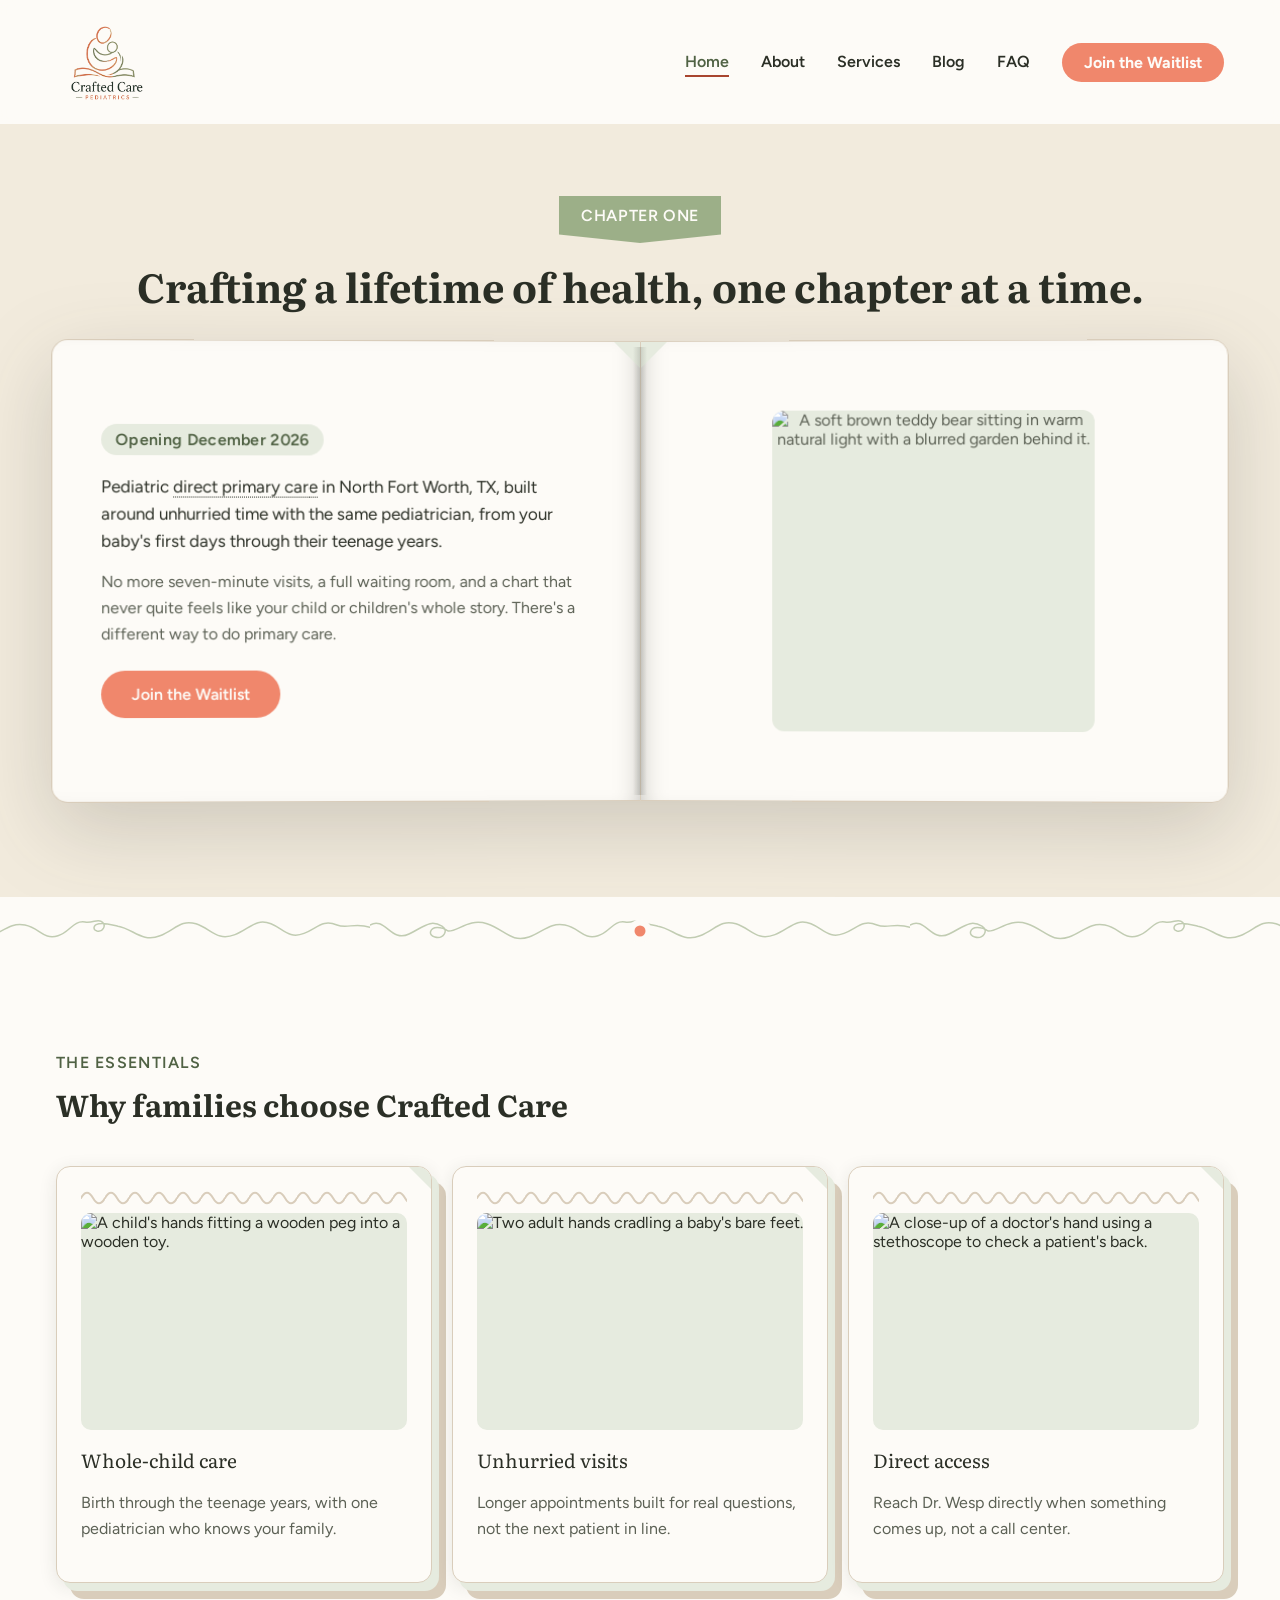
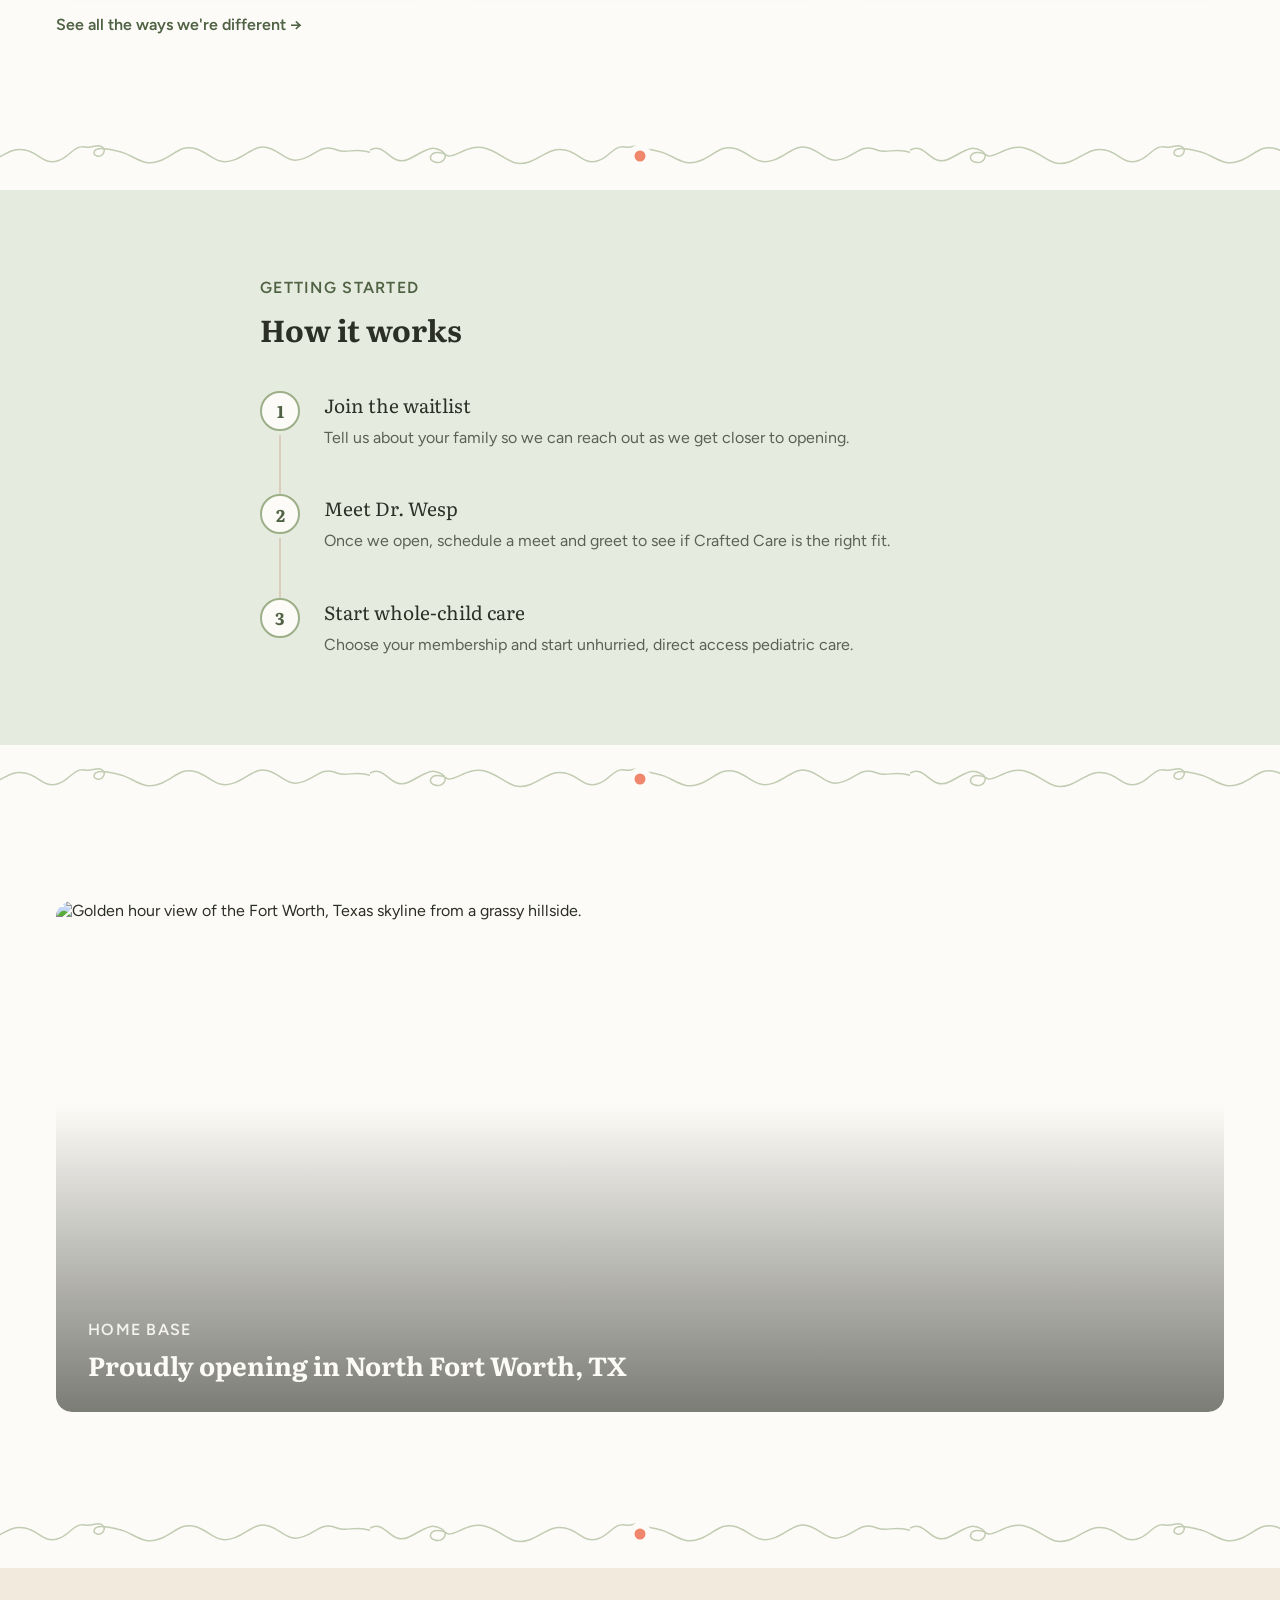
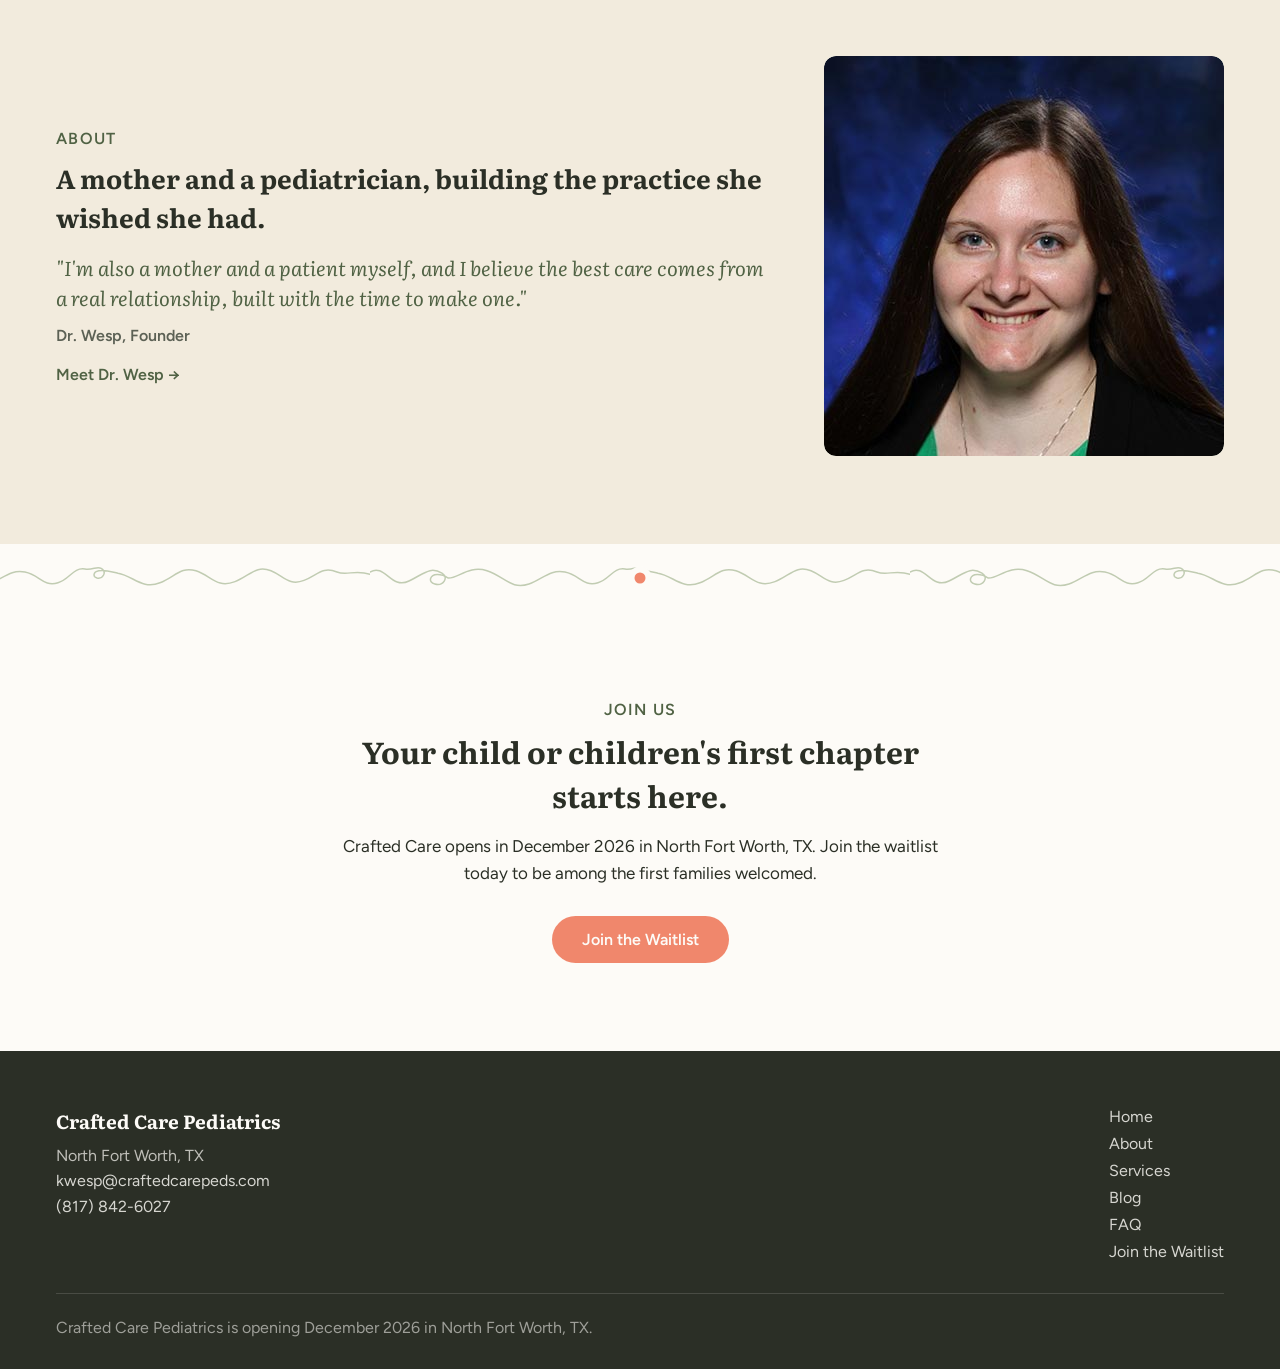
==== index.html @ 95ae77a6 "Use a real clinical close-up for the Direct access card Swap the teddy bear portrait for a close-up " ====
<!doctype html>
<html lang="en">
<head>
<meta charset="utf-8">
<meta name="viewport" content="width=device-width, initial-scale=1">
<title>Crafted Care Pediatrics — Pediatric Direct Primary Care in North Fort Worth, TX</title>
<meta name="description" content="Crafted Care Pediatrics is a pediatric direct primary care practice opening December 2026 in North Fort Worth, TX. Unhurried visits, direct access, and whole-child care from birth through the teenage years.">
<link rel="preconnect" href="https://images.unsplash.com" crossorigin>
<link rel="stylesheet" href="https://fonts.googleapis.com/css2?family=Literata:wght@400;500;600;700&family=Figtree:wght@400;500;600;700&display=swap">
<link rel="stylesheet" href="assets/site.css">
</head>
<body>

<div class="site-header" data-header>
  <a href="index.html" class="logo-lockup">
    <img class="logo-mark" src="assets/logo-lockup-color.png" alt="Crafted Care Pediatrics" style="height:84px; display:block;">
  </a>
  <button class="nav-toggle" aria-label="Toggle menu" aria-expanded="false">
    <svg viewBox="0 0 24 24" fill="none" stroke="currentColor" stroke-width="2" stroke-linecap="round" stroke-linejoin="round"><line x1="3" y1="6" x2="21" y2="6"></line><line x1="3" y1="12" x2="21" y2="12"></line><line x1="3" y1="18" x2="21" y2="18"></line></svg>
  </button>
  <div class="nav-links">
    <a href="index.html" class="nav-link active">Home</a>
    <a href="about.html" class="nav-link">About</a>
    <a href="services.html" class="nav-link">Services</a>
    <a href="blog.html" class="nav-link">Blog</a>
    <a href="faq.html" class="nav-link">FAQ</a>
    <a href="join.html" class="nav-cta">Join the Waitlist</a>
  </div>
</div>

<!-- Hero: an open book -->
<div class="hero">
  <div class="hero-eyebrow-row hero-in">
    <div class="bookmark-tag">Chapter One</div>
    <div style="font-family:var(--font-serif); font-weight:700; font-size:40px; line-height:1.15; color:var(--ink); margin-top:4px;">Crafting a lifetime of health, one chapter at a time.</div>
  </div>
  <div class="hero-book-wrap">
    <div class="hero-book hero-book-in">
      <div class="hero-page hero-page-left">
        <span class="hero-badge">Opening December 2026</span>
        <p class="hero-lead">Pediatric <span class="term-tip" tabindex="0">direct primary care<span class="term-tip-bubble">A membership-based practice, not billed per visit through insurance. It's what makes unhurried, longer visits possible.<a href="about.html#dpc">Learn more &rarr;</a></span></span> in North Fort Worth, TX, built around unhurried time with the same pediatrician, from your baby's first days through their teenage years.</p>
        <p class="hero-sub">No more seven-minute visits, a full waiting room, and a chart that never quite feels like your child or children's whole story. There's a different way to do primary care.</p>
        <a href="join.html" class="cc-btn-coral" style="width:fit-content;">Join the Waitlist</a>
      </div>
      <div class="hero-page hero-page-right">
        <div class="hero-photo hero-photo--filled"><img src="https://images.unsplash.com/photo-1538292999061-16ca3647ab1c?w=360&h=360&fit=crop&q=76&fm=webp" srcset="https://images.unsplash.com/photo-1538292999061-16ca3647ab1c?w=360&h=360&fit=crop&q=76&fm=webp 1x, https://images.unsplash.com/photo-1538292999061-16ca3647ab1c?w=720&h=720&fit=crop&q=76&fm=webp 2x" alt="A soft brown teddy bear sitting in warm natural light with a blurred garden behind it." width="360" height="360" loading="eager" decoding="async"></div>
      </div>
    </div>
  </div>
</div>

<div class="yarn-break" aria-hidden="true"></div>

<!-- Why families choose Crafted Care -->
<div style="max-width:1328px; margin:0 auto; padding:88px 56px;">
  <div class="reveal" style="margin-bottom:40px;">
    <div class="cc-eyebrow" style="margin-bottom:10px;">The essentials</div>
    <div class="cc-h2">Why families choose Crafted Care</div>
  </div>
  <div class="benefits-grid">
    <div class="cc-card reveal" style="--d:0ms;"><div class="cc-bookmark"></div><div class="cc-stitch">
      <div class="cc-card-media"><img src="https://images.unsplash.com/photo-1548065512-3d586ffabe33?w=720&h=480&fit=crop&q=74&fm=webp" alt="A child's hands fitting a wooden peg into a wooden toy." width="720" height="480" loading="lazy" decoding="async"></div>
      <div class="cc-card-title">Whole-child care</div>
      <p class="cc-body">Birth through the teenage years, with one pediatrician who knows your family.</p>
    </div></div>
    <div class="cc-card reveal" style="--d:60ms;"><div class="cc-bookmark"></div><div class="cc-stitch">
      <div class="cc-card-media"><img src="https://images.unsplash.com/photo-1470843810958-2da815d0e041?w=720&h=480&fit=crop&q=74&fm=webp" alt="Two adult hands cradling a baby's bare feet." width="720" height="480" loading="lazy" decoding="async"></div>
      <div class="cc-card-title">Unhurried visits</div>
      <p class="cc-body">Longer appointments built for real questions, not the next patient in line.</p>
    </div></div>
    <div class="cc-card reveal" style="--d:120ms;"><div class="cc-bookmark"></div><div class="cc-stitch">
      <div class="cc-card-media"><img src="https://images.unsplash.com/photo-1666886573699-f1964bcc9ebe?w=720&h=480&fit=crop&q=76&fm=webp" alt="A close-up of a doctor's hand using a stethoscope to check a patient's back." width="720" height="480" loading="lazy" decoding="async"></div>
      <div class="cc-card-title">Direct access</div>
      <p class="cc-body">Reach Dr. Wesp directly when something comes up, not a call center.</p>
    </div></div>
  </div>
  <div class="reveal" style="margin-top:32px;">
    <a href="services.html" style="font-weight:600;">See all the ways we're different &rarr;</a>
  </div>
</div>

<div class="yarn-break" aria-hidden="true"></div>

<!-- How it works -->
<div style="background:var(--sage-mist); padding:88px 56px;">
  <div style="max-width:760px; margin:0 auto;">
    <div class="reveal" style="margin-bottom:40px;">
      <div class="cc-eyebrow" style="margin-bottom:10px;">Getting started</div>
      <div class="cc-h2">How it works</div>
    </div>
    <div>
      <div class="timeline-item reveal" style="--d:0ms;">
        <div class="timeline-num">1</div>
        <a href="join.html" class="step-title" style="display:block;">Join the waitlist</a>
        <p class="cc-body" style="margin:0;">Tell us about your family so we can reach out as we get closer to opening.</p>
      </div>
      <div class="timeline-item reveal" style="--d:90ms;">
        <div class="timeline-num">2</div>
        <a href="about.html" class="step-title" style="display:block;">Meet Dr. Wesp</a>
        <p class="cc-body" style="margin:0;">Once we open, schedule a meet and greet to see if Crafted Care is the right fit.</p>
      </div>
      <div class="timeline-item reveal" style="--d:180ms;">
        <div class="timeline-num">3</div>
        <a href="services.html#membership" class="step-title" style="display:block;">Start whole-child care</a>
        <p class="cc-body" style="margin:0;">Choose your membership and start unhurried, direct access pediatric care.</p>
      </div>
    </div>
  </div>
</div>

<div class="yarn-break" aria-hidden="true"></div>

<!-- Local -->
<div style="background:var(--paper); padding:88px 56px;">
  <div class="local-banner reveal" style="max-width:1328px; margin:0 auto;">
    <img src="https://images.unsplash.com/photo-1586922311900-881dd996efdd?w=1600&h=700&fit=crop&q=76&fm=webp" srcset="https://images.unsplash.com/photo-1586922311900-881dd996efdd?w=800&h=350&fit=crop&q=76&fm=webp 800w, https://images.unsplash.com/photo-1586922311900-881dd996efdd?w=1600&h=700&fit=crop&q=76&fm=webp 1600w" sizes="(max-width:1400px) 100vw, 1328px" alt="Golden hour view of the Fort Worth, Texas skyline from a grassy hillside." width="1600" height="700" style="width:100%; height:100%; object-fit:cover; display:block;" loading="lazy" decoding="async">
    <div style="position:absolute; inset:0; background:linear-gradient(to top, rgba(43,47,38,0.62), rgba(43,47,38,0) 60%);"></div>
    <div style="position:absolute; left:32px; right:32px; bottom:28px;">
      <div class="cc-eyebrow" style="color:var(--paper); opacity:.9; margin-bottom:6px;">Home base</div>
      <div style="font-family:var(--font-serif); font-weight:700; font-size:clamp(20px,4.5vw,26px); color:var(--paper);">Proudly opening in North Fort Worth, TX</div>
    </div>
  </div>
</div>

<div class="yarn-break" aria-hidden="true"></div>

<!-- About teaser -->
<div style="background:var(--cream); padding:88px 56px;">
  <div class="cc-row reveal" style="max-width:1328px; margin:0 auto; flex-wrap:wrap; align-items:center; gap:48px;">
    <div style="flex:1; min-width:300px;">
      <div class="cc-eyebrow" style="margin-bottom:10px;">About</div>
      <div class="cc-h2" style="font-size:26px; margin-bottom:16px;">A mother and a pediatrician, building the practice she wished she had.</div>
      <blockquote style="font-family:var(--font-serif); font-style:italic; font-size:20px; line-height:1.5; color:var(--deep-sage); margin:0 0 14px;">"I'm also a mother and a patient myself, and I believe the best care comes from a real relationship, built with the time to make one."</blockquote>
      <div style="font-family:var(--font-sans); font-weight:600; font-size:16px; color:var(--text-muted); margin-bottom:20px;">Dr. Wesp, Founder</div>
      <a href="about.html" style="font-weight:600;">Meet Dr. Wesp &rarr;</a>
    </div>
    <div class="hero-photo hero-photo--filled hero-photo--headshot" style="flex:1; min-width:280px; max-width:400px;"><img src="assets/dr-wesp-headshot.jpg" alt="Dr. Wesp, founder of Crafted Care Pediatrics"></div>
  </div>
</div>

<div class="yarn-break" aria-hidden="true"></div>

<!-- Final CTA -->
<div class="cta-band" style="padding:88px 56px; text-align:center;">
  <div class="reveal" style="max-width:600px; margin:0 auto;">
    <div class="cc-eyebrow" style="margin-bottom:10px;">Join us</div>
    <div class="cc-h2" style="margin-bottom:16px;">Your child or children's first chapter starts here.</div>
    <p class="hero-lead" style="margin-bottom:28px;">Crafted Care opens in December 2026 in North Fort Worth, TX. Join the waitlist today to be among the first families welcomed.</p>
    <a href="join.html" class="cc-btn-coral">Join the Waitlist</a>
  </div>
</div>

<footer class="site-footer">
  <div class="site-footer-grid">
    <div>
      <div class="site-footer-brand">Crafted Care Pediatrics</div>
      <div class="cc-body" style="color:rgba(253,251,247,0.7);">North Fort Worth, TX</div>
      <div class="cc-body" style="color:rgba(253,251,247,0.7);"><a href="mailto:kwesp@craftedcarepeds.com">kwesp@craftedcarepeds.com</a></div>
      <div class="cc-body" style="color:rgba(253,251,247,0.7);"><a href="tel:+18178426027">(817) 842-6027</a></div>
    </div>
    <div class="site-footer-links">
      <a href="index.html">Home</a>
      <a href="about.html">About</a>
      <a href="services.html">Services</a>
      <a href="blog.html">Blog</a>
      <a href="faq.html">FAQ</a>
      <a href="join.html">Join the Waitlist</a>
    </div>
  </div>
  <div class="site-footer-bottom">Crafted Care Pediatrics is opening December 2026 in North Fort Worth, TX.</div>
</footer>

<script src="assets/site.js"></script>
</body>
</html>
---- assets/site.css ----
:root{
  --sage:#9CAF88;--coral:#F0876C;--deep-sage:#506244;--deep-coral:#A8452F;
  --cream:#F2EBDD;--sage-mist:#E6EBDF;--paper:#FDFBF7;--ink:#2B2F26;
  --text-muted:#5C6155;--border-hairline:#D9CDBB;
  --font-serif:'Literata',Georgia,serif;--font-sans:'Figtree',system-ui,sans-serif;
  --ease:cubic-bezier(.16,1,.3,1);
}
*{box-sizing:border-box;}
html{scroll-behavior:smooth;}
body{margin:0;background:var(--paper);font-family:var(--font-sans);color:var(--ink);}
a{color:var(--deep-sage);text-decoration:none;transition:color .2s ease;}
a:hover{color:var(--deep-coral);}

.site-header{position:sticky;top:0;z-index:50;background:rgba(253,251,247,0.9);backdrop-filter:blur(8px);-webkit-backdrop-filter:blur(8px);transition:box-shadow .3s ease;display:flex;align-items:center;justify-content:space-between;padding:20px 56px;flex-wrap:wrap;gap:16px;}
.site-header.is-scrolled{box-shadow:0 2px 16px rgba(43,47,38,0.08);}
.nav-links{display:flex;gap:32px;font-size:16px;font-weight:600;align-items:center;}
.nav-link{position:relative;padding-bottom:2px;color:var(--ink);}
.nav-link::after{content:'';position:absolute;left:0;right:0;bottom:-4px;height:2px;background:var(--deep-coral);transform:scaleX(0);transform-origin:left;transition:transform .25s var(--ease);}
.nav-link:hover::after,.nav-link.active::after{transform:scaleX(1);}
.nav-link.active{color:var(--deep-sage);}
.logo-mark{transition:transform .3s var(--ease);}
.logo-lockup{display:flex;align-items:center;gap:12px;}
.logo-lockup:hover .logo-mark{transform:rotate(-4deg) scale(1.05);}
.nav-cta{display:inline-flex;align-items:center;background:var(--coral);color:var(--paper);font-weight:700;font-size:16px;padding:10px 22px;border-radius:999px;transition:transform .25s var(--ease),background-color .25s ease,box-shadow .25s var(--ease);}
.nav-cta:hover{background:var(--deep-coral);color:var(--paper);transform:translateY(-2px);box-shadow:0 10px 20px rgba(240,135,108,0.35);}
.nav-toggle{display:none;background:none;border:none;cursor:pointer;padding:8px;margin:-8px;color:var(--ink);}
.nav-toggle svg{width:26px;height:26px;display:block;}
@media (max-width:760px){
  .site-header{position:relative;}
  .nav-toggle{display:inline-flex;align-items:center;justify-content:center;}
  .nav-links{display:none;position:absolute;top:100%;left:0;right:0;background:var(--paper);flex-direction:column;align-items:stretch;gap:0;padding:8px 24px 24px;box-shadow:0 16px 28px rgba(43,47,38,0.14);}
  .nav-links.open{display:flex;}
  .nav-links .nav-link{padding:14px 0;border-bottom:1px solid var(--border-hairline);}
  .nav-links .nav-link::after{display:none;}
  .nav-links .nav-cta{justify-content:center;margin-top:16px;}
}

.bookmark-tag{position:relative;display:inline-flex;align-items:flex-start;justify-content:center;padding:10px 22px 18px;background:var(--sage);color:var(--paper);font-family:var(--font-sans);font-weight:600;font-size:16px;letter-spacing:0.04em;text-transform:uppercase;clip-path:polygon(0 0,100% 0,100% 82%,50% 100%,0 82%);margin-bottom:16px;filter:drop-shadow(0 4px 8px rgba(43,47,38,0.16));}

.cc-h1{font-family:var(--font-serif);font-weight:700;font-size:44px;line-height:1.15;color:var(--ink);margin:0;}
.cc-h2{font-family:var(--font-serif);font-weight:700;font-size:30px;color:var(--ink);margin:0;}
.cc-eyebrow{font-family:var(--font-sans);font-weight:600;font-size:16px;letter-spacing:0.08em;text-transform:uppercase;color:var(--deep-sage);}
.cc-body{font-family:var(--font-sans);font-size:16px;line-height:1.6;color:var(--text-muted);}

.cc-btn-coral{display:inline-flex;align-items:center;justify-content:center;padding:14px 30px;border-radius:999px;background:var(--coral);color:var(--paper);font-family:var(--font-sans);font-weight:600;font-size:16px;border:none;cursor:pointer;transition:transform .25s var(--ease),box-shadow .25s var(--ease);}
.cc-btn-coral:hover{transform:translateY(-3px);box-shadow:0 12px 26px rgba(240,135,108,0.4);color:var(--paper);}
.cc-btn-coral:active{transform:translateY(-1px);}
.cc-btn-outline{display:inline-flex;align-items:center;justify-content:center;padding:13px 28px;border-radius:999px;background:transparent;color:var(--deep-sage);font-family:var(--font-sans);font-weight:600;font-size:16px;border:1.5px solid var(--deep-sage);cursor:pointer;transition:transform .25s var(--ease),background-color .25s ease,color .25s ease;}
.cc-btn-outline:hover{background:var(--deep-sage);color:var(--paper);transform:translateY(-3px);}

.cc-card{background:var(--paper);border:1px solid var(--border-hairline);border-radius:14px;position:relative;overflow:hidden;box-shadow:7px 8px 0 0 var(--sage-mist),14px 16px 0 0 var(--border-hairline),0 4px 18px rgba(43,47,38,0.10);padding:24px;transition:transform .35s var(--ease),box-shadow .35s var(--ease);}
.cc-card:hover{transform:translateY(-5px);box-shadow:7px 8px 0 0 var(--sage-mist),14px 16px 0 0 var(--border-hairline),0 16px 32px rgba(43,47,38,0.16);}
.cc-card::after{content:'';position:absolute;top:0;right:0;width:0;height:0;border-style:solid;border-width:0 22px 22px 0;border-color:transparent var(--sage-mist) transparent transparent;}
.cc-card .cc-bookmark{position:absolute;top:0;right:26px;width:20px;height:36px;background:var(--coral);clip-path:polygon(0 0,100% 0,100% 78%,50% 100%,0 78%);transform:translateY(-100%);transition:transform .4s var(--ease);z-index:2;box-shadow:0 3px 6px rgba(43,47,38,0.18);}
.cc-card:hover .cc-bookmark{transform:translateY(0);}
.cc-stitch{background-image:url("data:image/svg+xml,%3Csvg xmlns='http://www.w3.org/2000/svg' width='24' height='14' viewBox='0 0 24 14'%3E%3Cpath d='M0 7C4 0 8 0 12 7C16 14 20 14 24 7' fill='none' stroke='%23D9CDBB' stroke-width='2' stroke-linecap='round'/%3E%3C/svg%3E");background-repeat:repeat-x;background-size:24px 14px;background-position:top left;padding-top:22px;}
.cc-card-title{font-family:var(--font-serif);font-size:19px;color:var(--ink);margin:0 0 6px;}
.cc-card-media{aspect-ratio:3/2;border-radius:10px;overflow:hidden;margin:0 0 16px;background:var(--sage-mist);}
.cc-card-media img{width:100%;height:100%;object-fit:cover;display:block;}

.info-panel{background:var(--sage-mist);border-radius:14px;padding:28px 26px;}

.cc-row{display:flex;gap:48px;}
@media (max-width:900px){
  .cc-row{flex-direction:column;}
}

.benefits-grid{display:grid;grid-template-columns:repeat(3,minmax(0,1fr));gap:20px;}
.benefits-grid--2{grid-template-columns:repeat(2,minmax(0,1fr));}
@media (max-width:760px){
  .benefits-grid{grid-template-columns:1fr 1fr;}
}
@media (max-width:520px){
  .benefits-grid{grid-template-columns:1fr;}
}

.step-title{font-family:var(--font-serif);font-size:19px;color:var(--ink);margin-bottom:6px;}
.timeline-item{position:relative;padding-left:64px;padding-bottom:44px;}
.timeline-item:last-child{padding-bottom:0;}
.timeline-item::before{content:'';position:absolute;left:19px;top:44px;bottom:-6px;width:2px;background:var(--border-hairline);}
.timeline-item:last-child::before{display:none;}
.timeline-num{position:absolute;left:0;top:0;width:40px;height:40px;border-radius:50%;background:var(--paper);border:2px solid var(--sage);color:var(--deep-sage);font-family:var(--font-serif);font-weight:700;font-size:17px;display:flex;align-items:center;justify-content:center;}

.term-tip{position:relative;border-bottom:1px dotted currentColor;cursor:help;}
.term-tip .term-tip-bubble{position:absolute;left:50%;top:calc(100% + 10px);transform:translateX(-50%) translateY(-4px);width:280px;max-width:calc(100vw - 32px);background:var(--ink);color:var(--paper);font-family:var(--font-sans);font-size:16px;line-height:1.5;font-weight:400;text-transform:none;letter-spacing:normal;padding:12px 14px;border-radius:8px;opacity:0;visibility:hidden;transition:opacity .2s ease,transform .2s ease;pointer-events:none;z-index:30;box-shadow:0 8px 20px rgba(43,47,38,0.25);text-align:left;}
.term-tip .term-tip-bubble::after{content:'';position:absolute;bottom:100%;left:50%;transform:translateX(-50%);border:6px solid transparent;border-bottom-color:var(--ink);}
.term-tip:hover .term-tip-bubble,
.term-tip:focus-visible .term-tip-bubble,
.term-tip:focus-within .term-tip-bubble{opacity:1;visibility:visible;transform:translateX(-50%) translateY(0);pointer-events:auto;}
.term-tip-bubble a{display:block;margin-top:6px;color:var(--sage);font-weight:600;}
.term-tip-bubble a:hover{color:var(--coral);}

.waitlist-form{display:flex;flex-direction:column;gap:12px;}
.waitlist-form[hidden]{display:none;}
.waitlist-form input{padding:13px 14px;border-radius:8px;border:1px solid var(--border-hairline);font-size:16px;color:var(--ink);font-family:var(--font-sans);background:var(--paper);transition:border-color .2s ease,box-shadow .2s ease;}
.waitlist-form input:focus{outline:none;border-color:var(--deep-sage);box-shadow:0 0 0 3px rgba(80,98,68,0.14);}
.waitlist-form label{font-family:var(--font-sans);font-size:16px;font-weight:600;color:var(--ink);margin-bottom:-6px;}

/* ---------- page hero: an open book (Home only) ---------- */
.hero{background:var(--cream);padding:72px 56px 96px;}
.hero-eyebrow-row{max-width:1328px;margin:0 auto 32px;text-align:center;}
.hero-book-wrap{max-width:1328px;margin:0 auto;perspective:2400px;}
.hero-book{position:relative;display:grid;grid-template-columns:1fr 1fr;filter:drop-shadow(0 26px 40px rgba(43,47,38,0.18));}
.hero-page{background:var(--paper);border:1px solid var(--border-hairline);padding:56px 48px;position:relative;min-height:460px;display:flex;flex-direction:column;justify-content:center;}
.hero-page-left{border-radius:16px 0 0 16px;border-right:none;transform:perspective(2400px) rotateY(2deg);transform-origin:right center;box-shadow:inset -18px 0 30px -26px rgba(43,47,38,0.5);}
.hero-page-right{border-radius:0 16px 16px 0;transform:perspective(2400px) rotateY(-2deg);transform-origin:left center;box-shadow:inset 18px 0 30px -26px rgba(43,47,38,0.5);align-items:center;}
.hero-book::before{content:'';position:absolute;top:6px;bottom:6px;left:50%;width:14px;margin-left:-7px;background:linear-gradient(to right, rgba(43,47,38,0) 0%, rgba(43,47,38,0.16) 50%, rgba(43,47,38,0) 100%);z-index:2;pointer-events:none;}
.hero-page::after{content:'';position:absolute;top:0;width:0;height:0;border-style:solid;border-width:0 26px 26px 0;}
.hero-page-left::after{right:0;border-color:transparent var(--sage-mist) transparent transparent;}
.hero-page-right::after{left:0;border-width:0 0 26px 26px;border-color:transparent transparent transparent var(--sage-mist);}
.hero-badge{display:inline-flex;padding:6px 14px;border-radius:999px;background:var(--sage-mist);color:var(--deep-sage);font-weight:600;font-size:16px;letter-spacing:0.02em;margin-bottom:18px;width:fit-content;}
.hero-h1{font-family:var(--font-serif);font-weight:700;font-size:38px;line-height:1.16;color:var(--ink);margin:0 0 18px;}
.hero-lead{font-family:var(--font-sans);font-size:17px;line-height:1.6;color:var(--ink);margin:0 0 14px;}
.hero-sub{font-family:var(--font-sans);font-size:16px;line-height:1.6;color:var(--text-muted);margin:0 0 24px;}
.hero-photo{width:100%;max-width:320px;background:var(--sage-mist);border-radius:12px;min-height:280px;display:flex;align-items:center;justify-content:center;padding:20px;font-size:16px;color:var(--text-muted);text-align:center;}
.hero-photo--filled{padding:0;overflow:hidden;position:relative;background:var(--sage-mist);}
.hero-photo--filled img{width:100%;height:100%;min-height:inherit;object-fit:cover;display:block;border-radius:inherit;}
.hero-page-right .hero-photo--filled{aspect-ratio:1/1;}
.cc-row .hero-photo--filled{aspect-ratio:7/5;}
.hero-photo--filled.hero-photo--headshot{aspect-ratio:1/1;}
@media (prefers-reduced-motion:no-preference){
  .hero-photo--filled img{transition:transform .6s var(--ease);}
  .hero-photo--filled:hover img{transform:scale(1.04);}
}

@media (max-width:820px){
  .hero-book{grid-template-columns:1fr;filter:drop-shadow(0 18px 28px rgba(43,47,38,0.16));}
  .hero-book::before{display:none;}
  .hero-page-left,.hero-page-right{border-radius:16px 16px 0 0;box-shadow:none;transform:none;border-right:1px solid var(--border-hairline);border-bottom:none;padding:40px 28px;}
  .hero-page-right{border-radius:0 0 16px 16px;border-top:none;}
  .hero-h1{font-size:30px;}
}

/* ---------- simple page hero (About / Services / FAQ / Join) ---------- */
.page-hero{background:var(--cream);padding:64px 56px;text-align:center;}
.page-hero-inner{max-width:760px;margin:0 auto;}
.page-hero .cc-h1{font-size:clamp(32px,4vw,44px);margin-bottom:16px;}
.page-hero .cc-body{font-size:17px;max-width:56ch;margin:0 auto;}

/* ---------- local (North Fort Worth) photo texture ---------- */
.local-texture{position:relative;isolation:isolate;overflow:hidden;}
.local-texture::before{content:'';position:absolute;inset:0;z-index:-1;background-image:var(--local-photo);background-size:cover;background-position:center;opacity:.28;}
.local-texture::after{content:'';position:absolute;inset:0;z-index:-1;background:var(--cream);opacity:.5;}

.local-banner{position:relative;border-radius:16px;overflow:hidden;aspect-ratio:16/7;}
@media (max-width:640px){
  .local-banner{aspect-ratio:auto;height:260px;}
}

/* ---------- FAQ accordion ---------- */
.faq-item{border-top:2px dashed var(--border-hairline);}
.faq-item:last-child{border-bottom:2px dashed var(--border-hairline);}
.faq-q-row{display:flex;align-items:center;justify-content:space-between;gap:16px;cursor:pointer;padding:20px 0;background:none;border:none;width:100%;text-align:left;font:inherit;}
.faq-q-row:hover .cc-faq-q{color:var(--deep-sage);}
.cc-faq-q{font-family:var(--font-serif);font-weight:600;font-size:18px;color:var(--ink);}
.faq-chevron{flex-shrink:0;width:20px;height:20px;transition:transform .35s var(--ease);color:var(--deep-sage);}
.faq-item.open .faq-chevron{transform:rotate(180deg);}
.faq-a-wrap{display:grid;grid-template-rows:0fr;transition:grid-template-rows .4s var(--ease);}
.faq-item.open .faq-a-wrap{grid-template-rows:1fr;}
.faq-a-inner{overflow:hidden;}
.faq-a-inner .cc-body{padding-bottom:20px;}

/* ---------- footer ---------- */
.site-footer{background:var(--ink);color:rgba(253,251,247,0.82);padding:56px 56px 32px;}
.site-footer-grid{max-width:1328px;margin:0 auto;display:flex;flex-wrap:wrap;gap:40px;justify-content:space-between;}
.site-footer a{color:rgba(253,251,247,0.82);}
.site-footer a:hover{color:var(--coral);}
.site-footer-brand{font-family:var(--font-serif);font-weight:700;font-size:19px;color:var(--paper);margin-bottom:8px;}
.site-footer-links{display:flex;flex-direction:column;gap:8px;font-size:16px;}
.site-footer-bottom{max-width:1328px;margin:32px auto 0;padding-top:24px;border-top:1px solid rgba(253,251,247,0.14);font-size:16px;color:rgba(253,251,247,0.55);}

/* ---------- scroll reveal ---------- */
.reveal{opacity:0;transform:translateY(28px);transition:opacity .7s var(--ease),transform .7s var(--ease);transition-delay:var(--d,0ms);}
.reveal.is-visible{opacity:1;transform:translateY(0);}

.hero-in>*{opacity:0;transform:translateY(18px);animation:heroIn .8s var(--ease) forwards;}
.hero-in>*:nth-child(1){animation-delay:.05s;}
.hero-in>*:nth-child(2){animation-delay:.18s;}
@keyframes heroIn{to{opacity:1;transform:translateY(0);}}
.hero-book-in{opacity:0;transform:translateY(18px) rotateX(6deg);animation:bookIn .9s var(--ease) forwards;animation-delay:.28s;transform-origin:center bottom;}
@keyframes bookIn{to{opacity:1;transform:translateY(0) rotateX(0);}}

@media (prefers-reduced-motion: reduce){
  *{animation-duration:.001ms !important;animation-iteration-count:1 !important;transition-duration:.001ms !important;}
  .reveal{opacity:1;transform:none;}
  html{scroll-behavior:auto;}
}

/* ---------- CTA texture band ---------- */
.cta-band{position:relative;isolation:isolate;overflow:hidden;}
.cta-band::before{content:'';position:absolute;inset:0;z-index:-1;background-image:url("https://images.unsplash.com/photo-1633175118641-6001540f5dc7?w=1600&h=520&fit=crop&q=58&fm=webp");background-size:cover;background-position:center;opacity:.20;}
.cta-band::after{content:'';position:absolute;inset:0;z-index:-1;background:var(--paper);opacity:.35;}

/* ---------- yarn section break ---------- */
.yarn-break{position:relative;height:68px;background:var(--paper);overflow:hidden;}
.yarn-break::before{content:'';position:absolute;left:0;right:0;top:50%;height:36px;transform:translateY(-50%);background-image:url("data:image/svg+xml,%3Csvg xmlns='http://www.w3.org/2000/svg' width='900' height='60' viewBox='0 0 900 60'%3E%3Cpath d='M0,20 C25,5 35,50 65,35 C90,23 100,10 120,22 C132,29 122,44 108,40 C96,37 100,24 112,24 C122,24 130,30 130,30 C145,32 165,8 195,18 C225,28 235,50 265,40 C288,32 300,15 325,20 C350,25 355,45 380,38 C400,32 405,12 425,15 C438,17 445,10 452,14 C462,20 455,32 445,30 C438,28 438,20 448,18 C460,16 470,20 480,22 C505,26 520,50 550,38 C575,28 585,10 610,18 C635,26 645,48 675,36 C700,26 710,8 735,18 C755,26 765,44 790,34 C812,26 820,10 845,20 C862,27 875,15 900,24' fill='none' stroke='%239CAF88' stroke-width='2.5' stroke-linecap='round'/%3E%3C/svg%3E");background-repeat:repeat-x;background-position:center;background-size:auto 36px;opacity:.62;}
.yarn-break::after{content:'';position:absolute;left:50%;top:50%;width:11px;height:11px;transform:translate(-50%,-50%);background:var(--coral);border-radius:50%;box-shadow:0 0 0 6px var(--paper);}
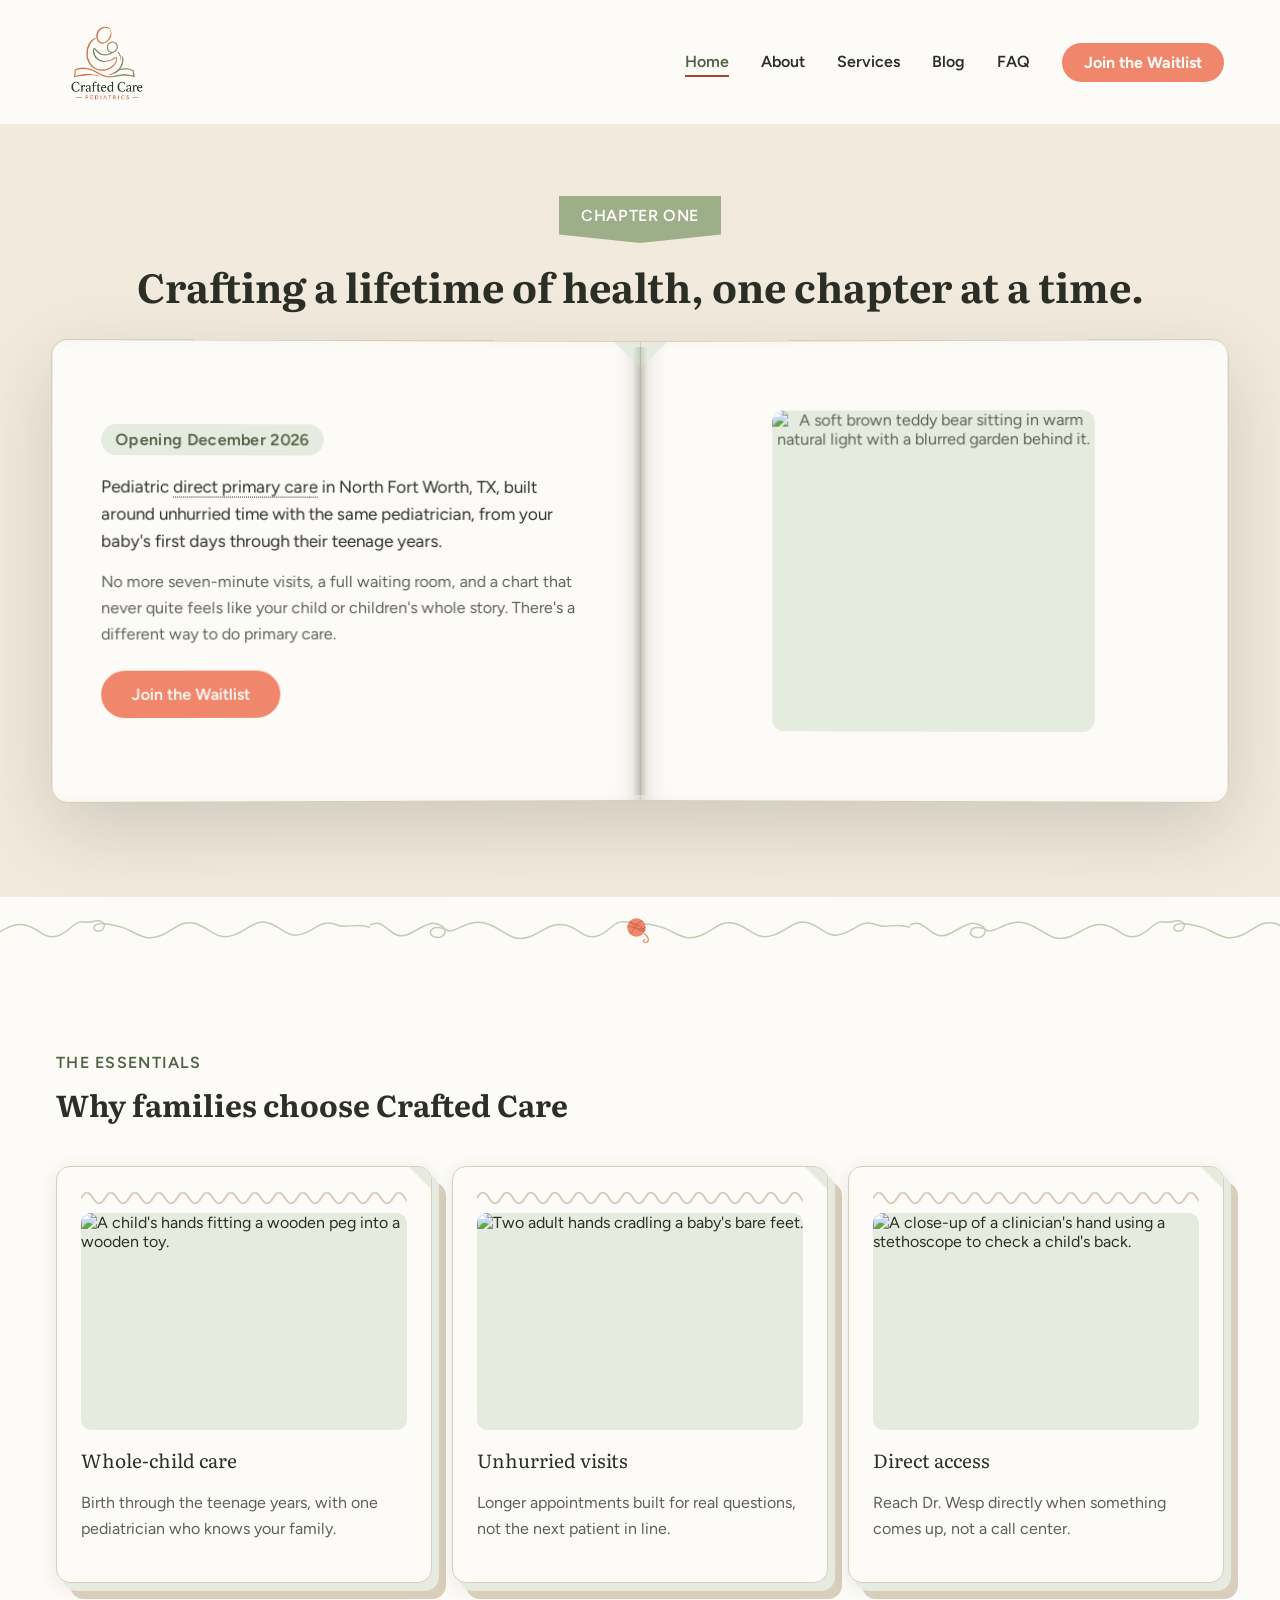
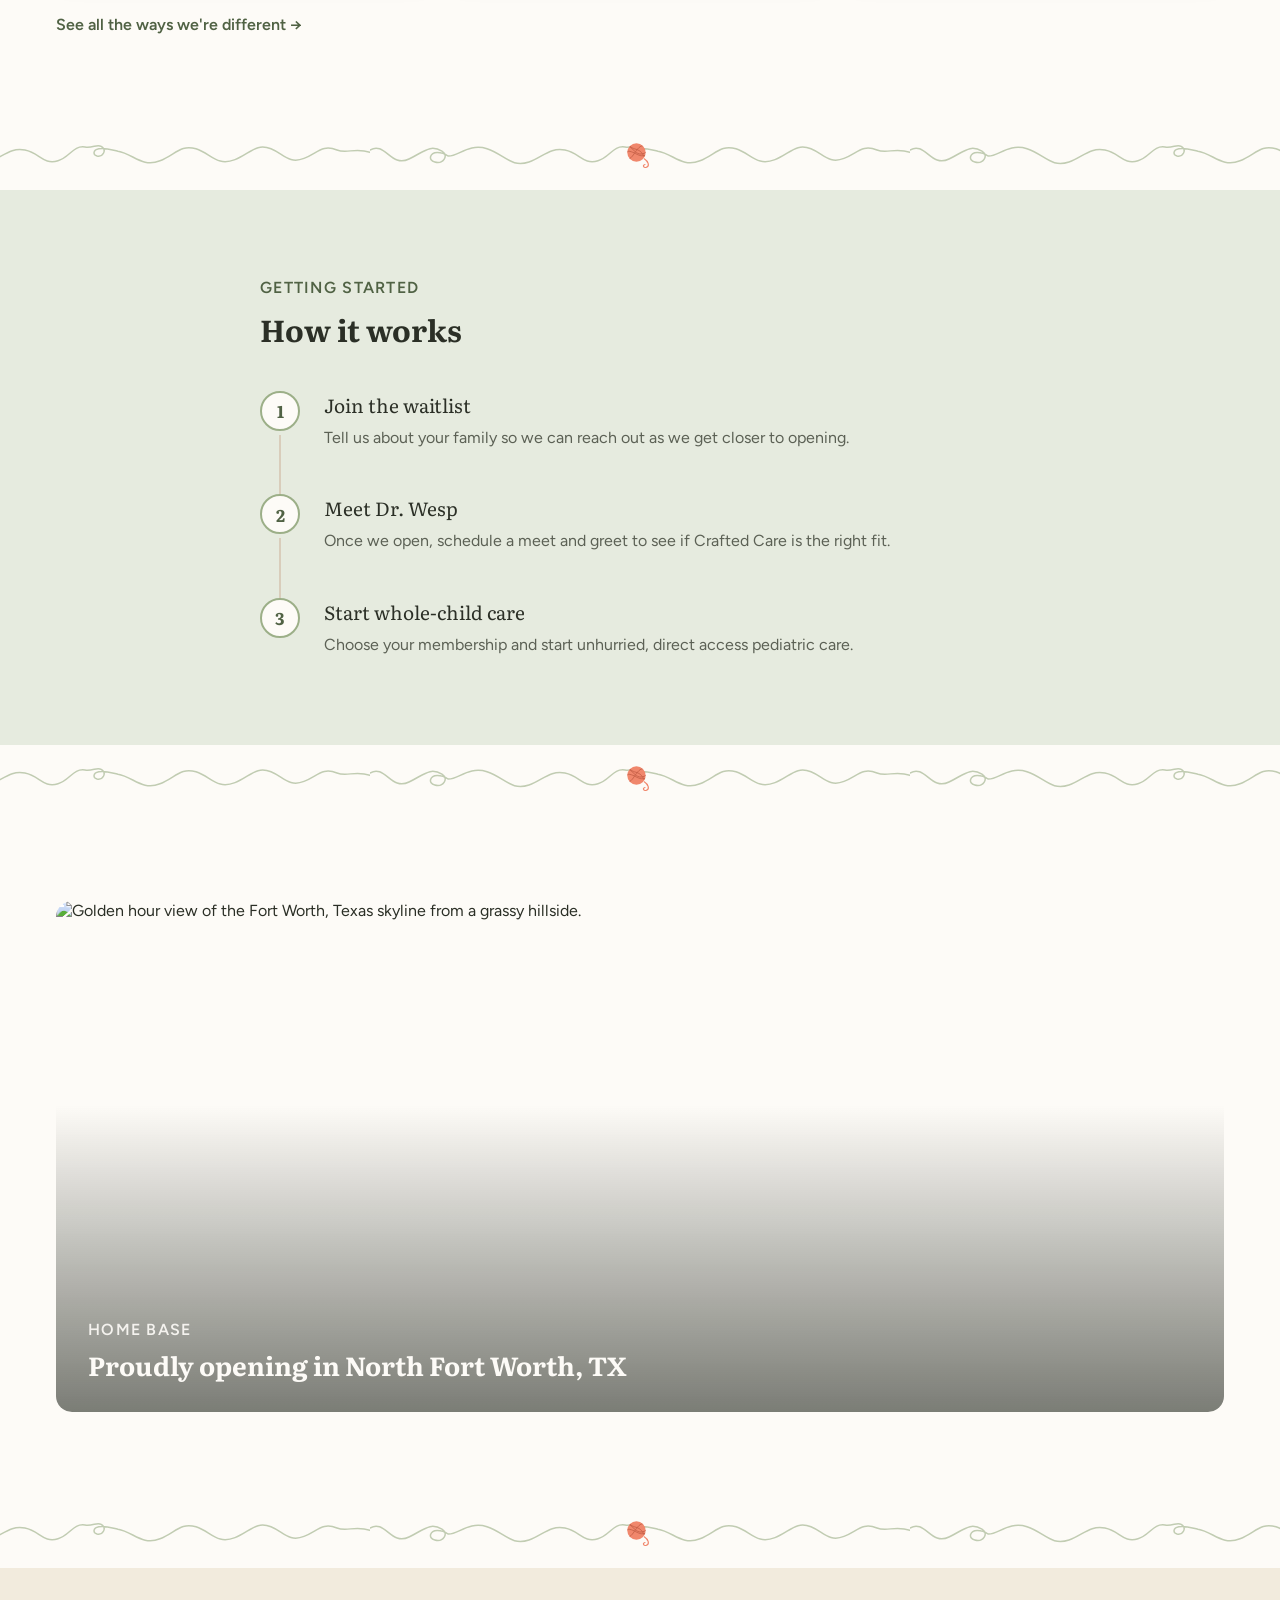
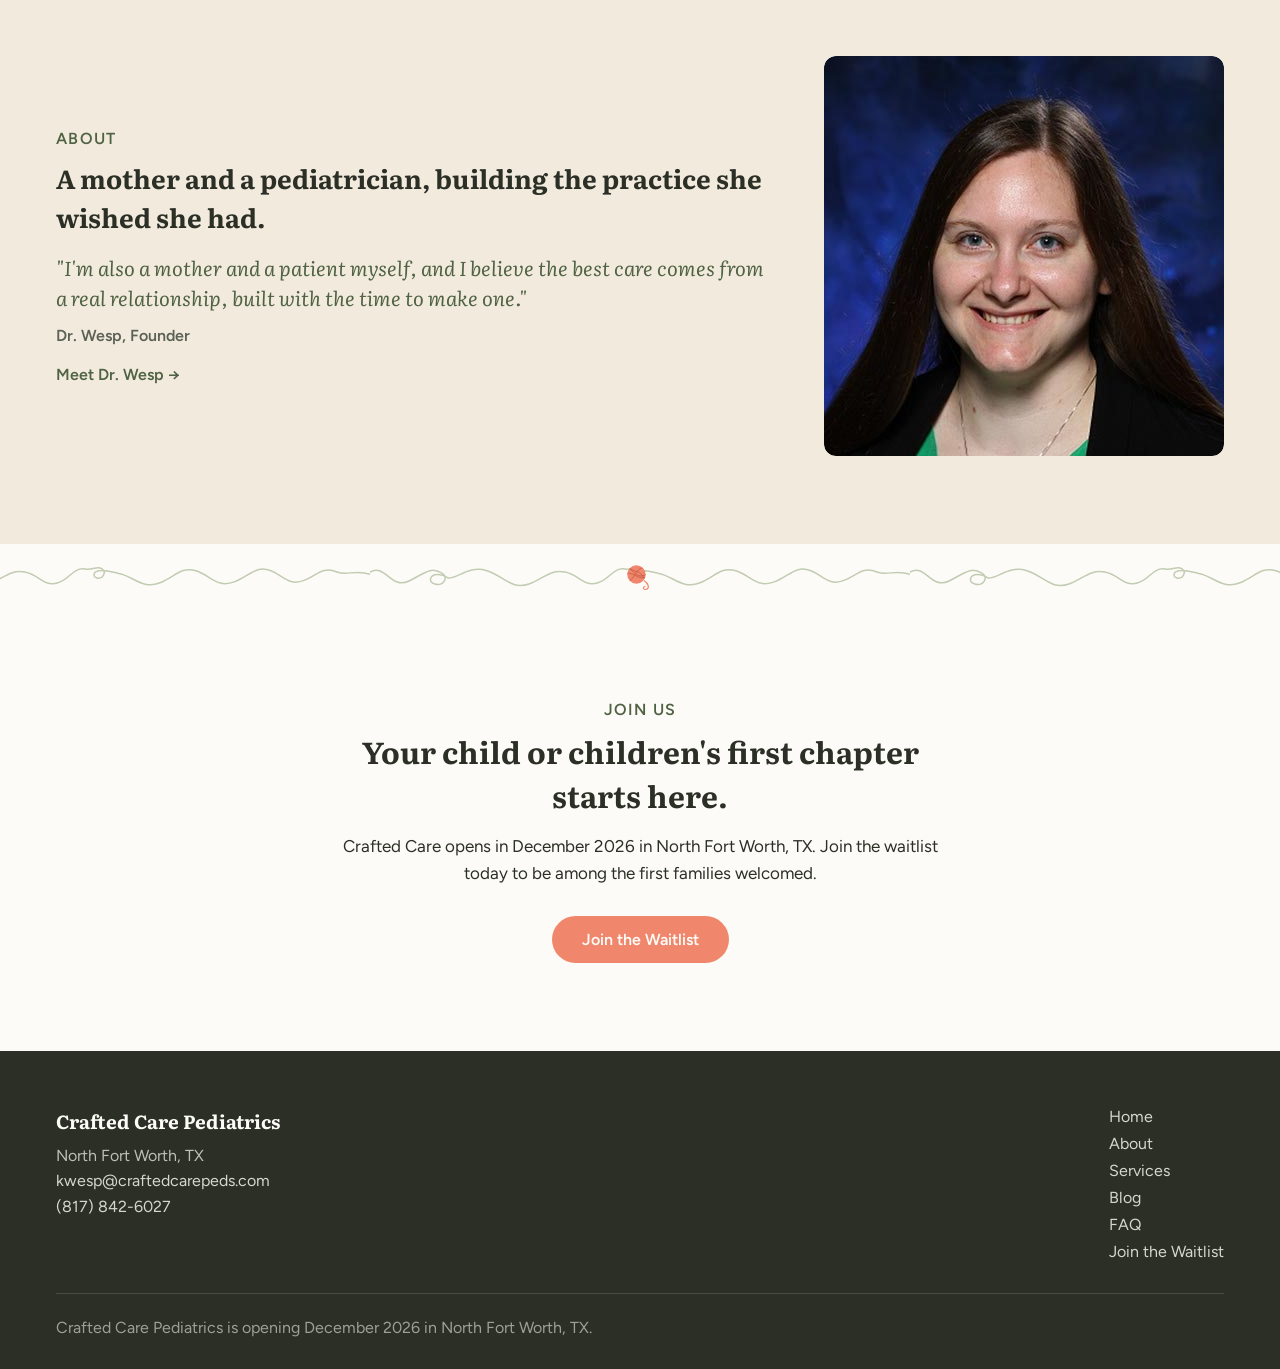
==== commit 90041db9: "Swap the Direct access card to a different clinical close-up Replace with another close-crop, no-fac" ====
--- a/index.html
+++ b/index.html
@@ -69,7 +69,7 @@
       <p class="cc-body">Longer appointments built for real questions, not the next patient in line.</p>
     </div></div>
     <div class="cc-card reveal" style="--d:120ms;"><div class="cc-bookmark"></div><div class="cc-stitch">
-      <div class="cc-card-media"><img src="https://images.unsplash.com/photo-1666886573699-f1964bcc9ebe?w=720&h=480&fit=crop&q=76&fm=webp" alt="A close-up of a doctor's hand using a stethoscope to check a patient's back." width="720" height="480" loading="lazy" decoding="async"></div>
+      <div class="cc-card-media"><img src="https://images.unsplash.com/photo-1758691462268-fbe66c4f3e28?w=720&h=480&fit=crop&q=76&fm=webp" alt="A close-up of a clinician's hand using a stethoscope to check a child's back." width="720" height="480" loading="lazy" decoding="async"></div>
       <div class="cc-card-title">Direct access</div>
       <p class="cc-body">Reach Dr. Wesp directly when something comes up, not a call center.</p>
     </div></div>
--- a/assets/site.css
+++ b/assets/site.css
@@ -194,4 +194,4 @@
 /* ---------- yarn section break ---------- */
 .yarn-break{position:relative;height:68px;background:var(--paper);overflow:hidden;}
 .yarn-break::before{content:'';position:absolute;left:0;right:0;top:50%;height:36px;transform:translateY(-50%);background-image:url("data:image/svg+xml,%3Csvg xmlns='http://www.w3.org/2000/svg' width='900' height='60' viewBox='0 0 900 60'%3E%3Cpath d='M0,20 C25,5 35,50 65,35 C90,23 100,10 120,22 C132,29 122,44 108,40 C96,37 100,24 112,24 C122,24 130,30 130,30 C145,32 165,8 195,18 C225,28 235,50 265,40 C288,32 300,15 325,20 C350,25 355,45 380,38 C400,32 405,12 425,15 C438,17 445,10 452,14 C462,20 455,32 445,30 C438,28 438,20 448,18 C460,16 470,20 480,22 C505,26 520,50 550,38 C575,28 585,10 610,18 C635,26 645,48 675,36 C700,26 710,8 735,18 C755,26 765,44 790,34 C812,26 820,10 845,20 C862,27 875,15 900,24' fill='none' stroke='%239CAF88' stroke-width='2.5' stroke-linecap='round'/%3E%3C/svg%3E");background-repeat:repeat-x;background-position:center;background-size:auto 36px;opacity:.62;}
-.yarn-break::after{content:'';position:absolute;left:50%;top:50%;width:11px;height:11px;transform:translate(-50%,-50%);background:var(--coral);border-radius:50%;box-shadow:0 0 0 6px var(--paper);}
+.yarn-break::after{content:'';position:absolute;left:50%;top:50%;width:34px;height:34px;transform:translate(-50%,-50%);background-image:url("data:image/svg+xml,%3Csvg xmlns='http://www.w3.org/2000/svg' width='48' height='48' viewBox='0 0 48 48'%3E%3Cdefs%3E%3CclipPath id='yb'%3E%3Ccircle cx='19' cy='19' r='13'/%3E%3C/clipPath%3E%3C/defs%3E%3Ccircle cx='19' cy='19' r='13' fill='%23F0876C'/%3E%3Cg clip-path='url(%23yb)' fill='none' stroke='%23A8452F' stroke-width='1.2' opacity='0.6'%3E%3Cpath d='M2,12 C14,4 16,30 34,18'/%3E%3Cpath d='M4,28 C16,32 18,4 34,10'/%3E%3Cpath d='M6,6 C16,20 24,8 32,30'/%3E%3Cpath d='M0,20 C14,10 22,32 36,20'/%3E%3C/g%3E%3Cpath d='M30,28 C36,32 38,38 33,40 C29,41 27,37 31,36' fill='none' stroke='%23F0876C' stroke-width='1.6' stroke-linecap='round'/%3E%3C/svg%3E");background-repeat:no-repeat;background-size:contain;}
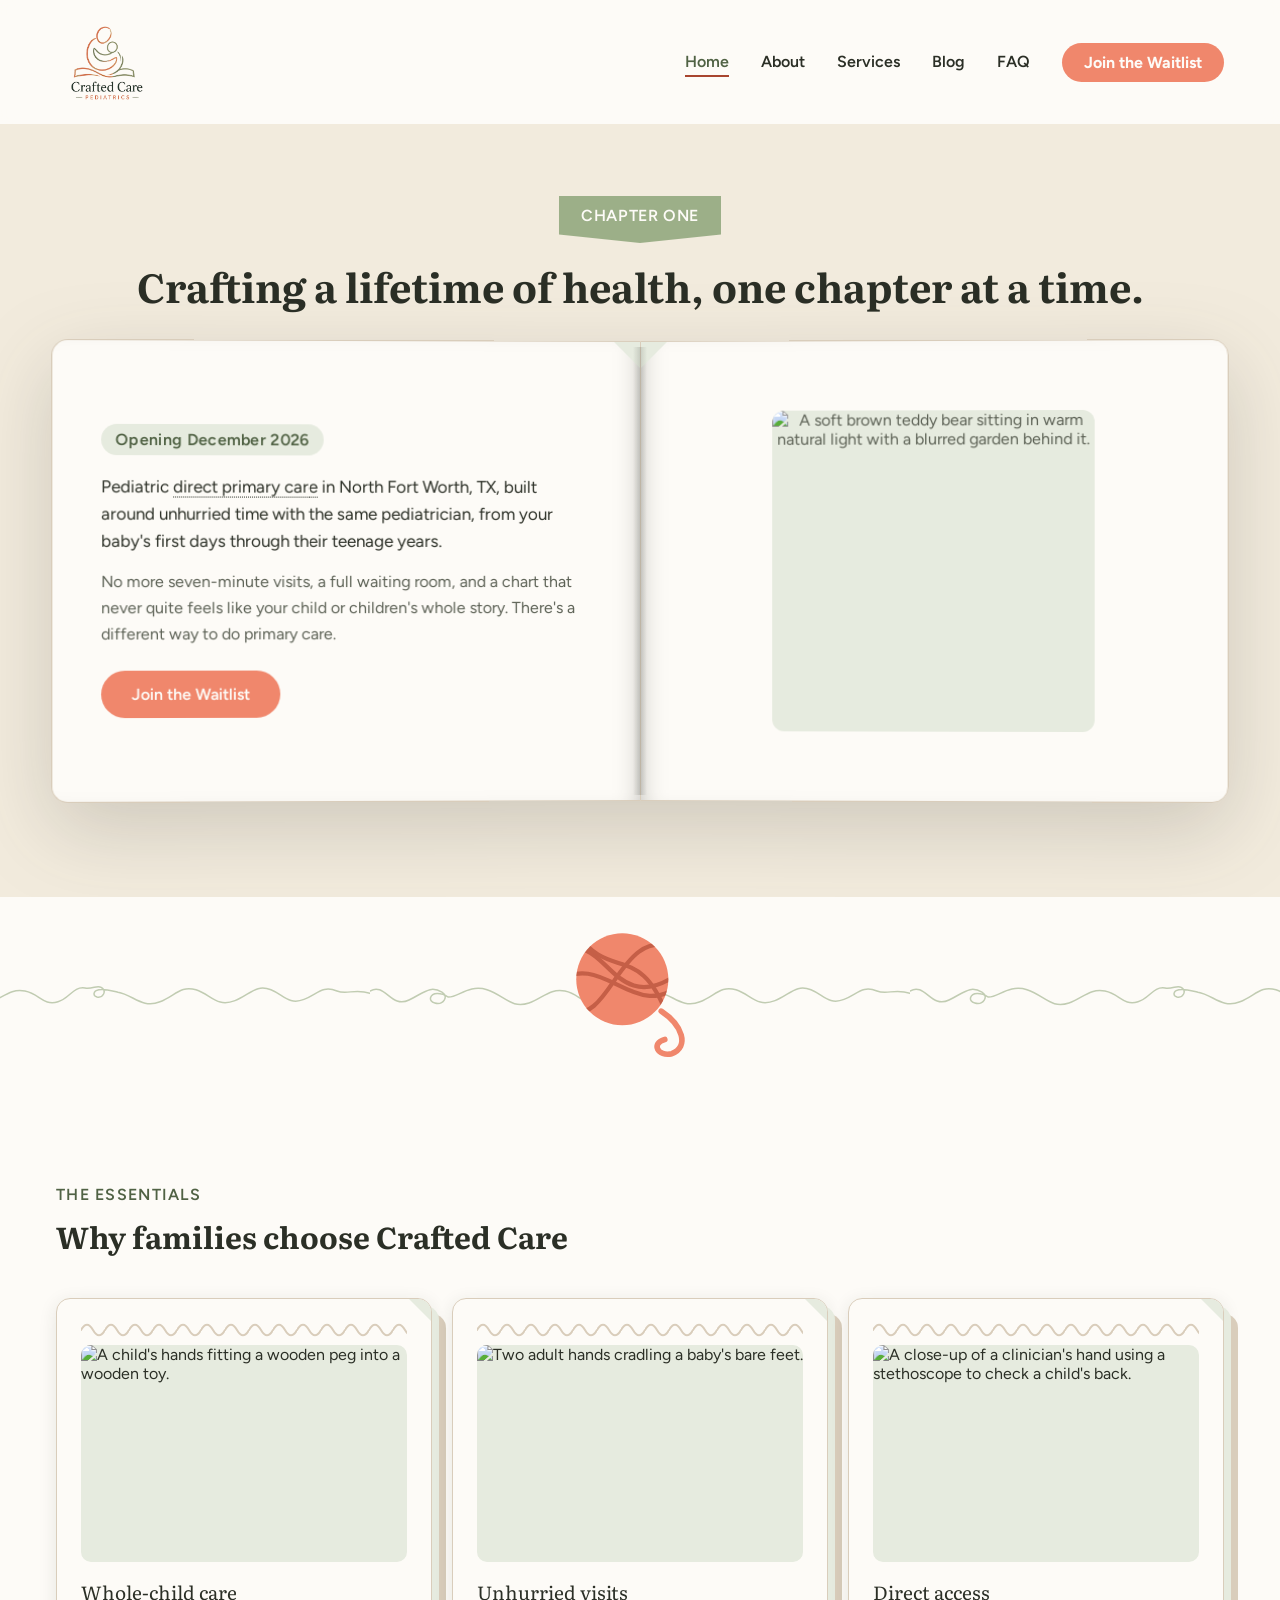
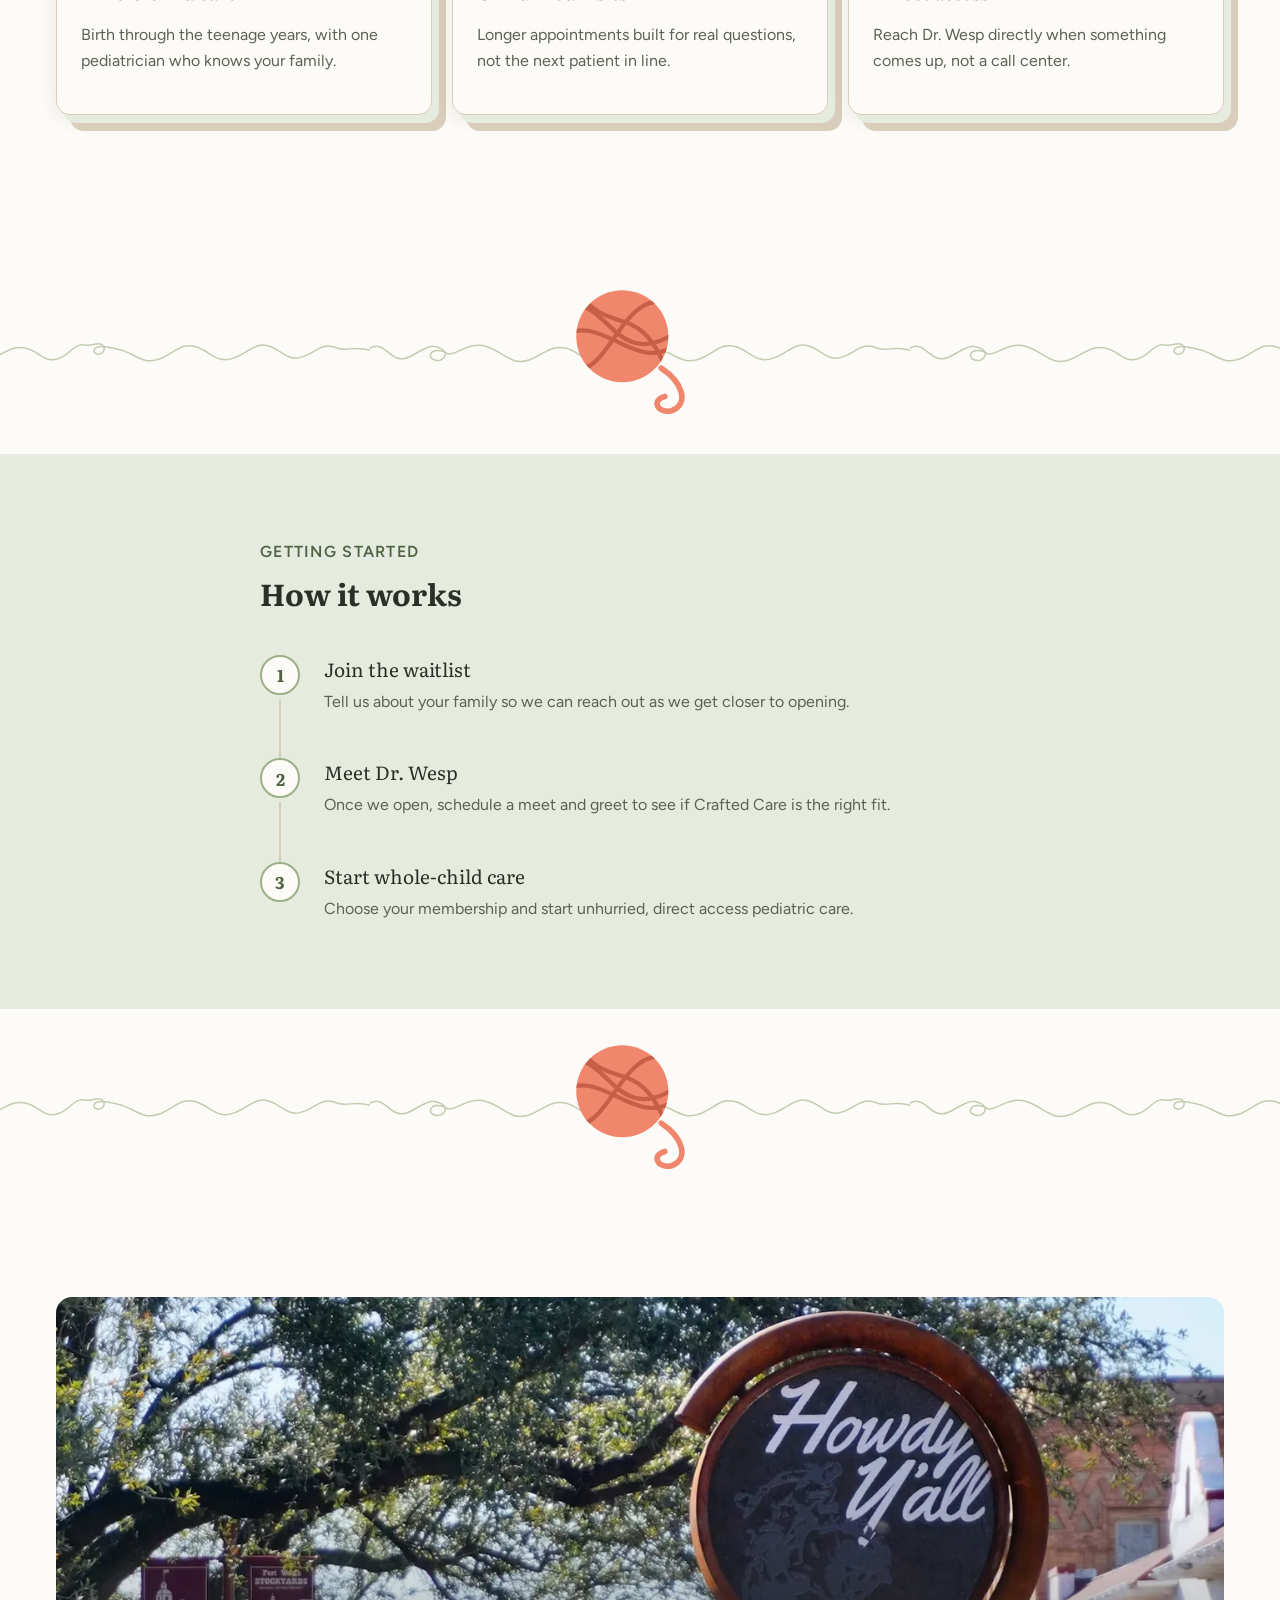
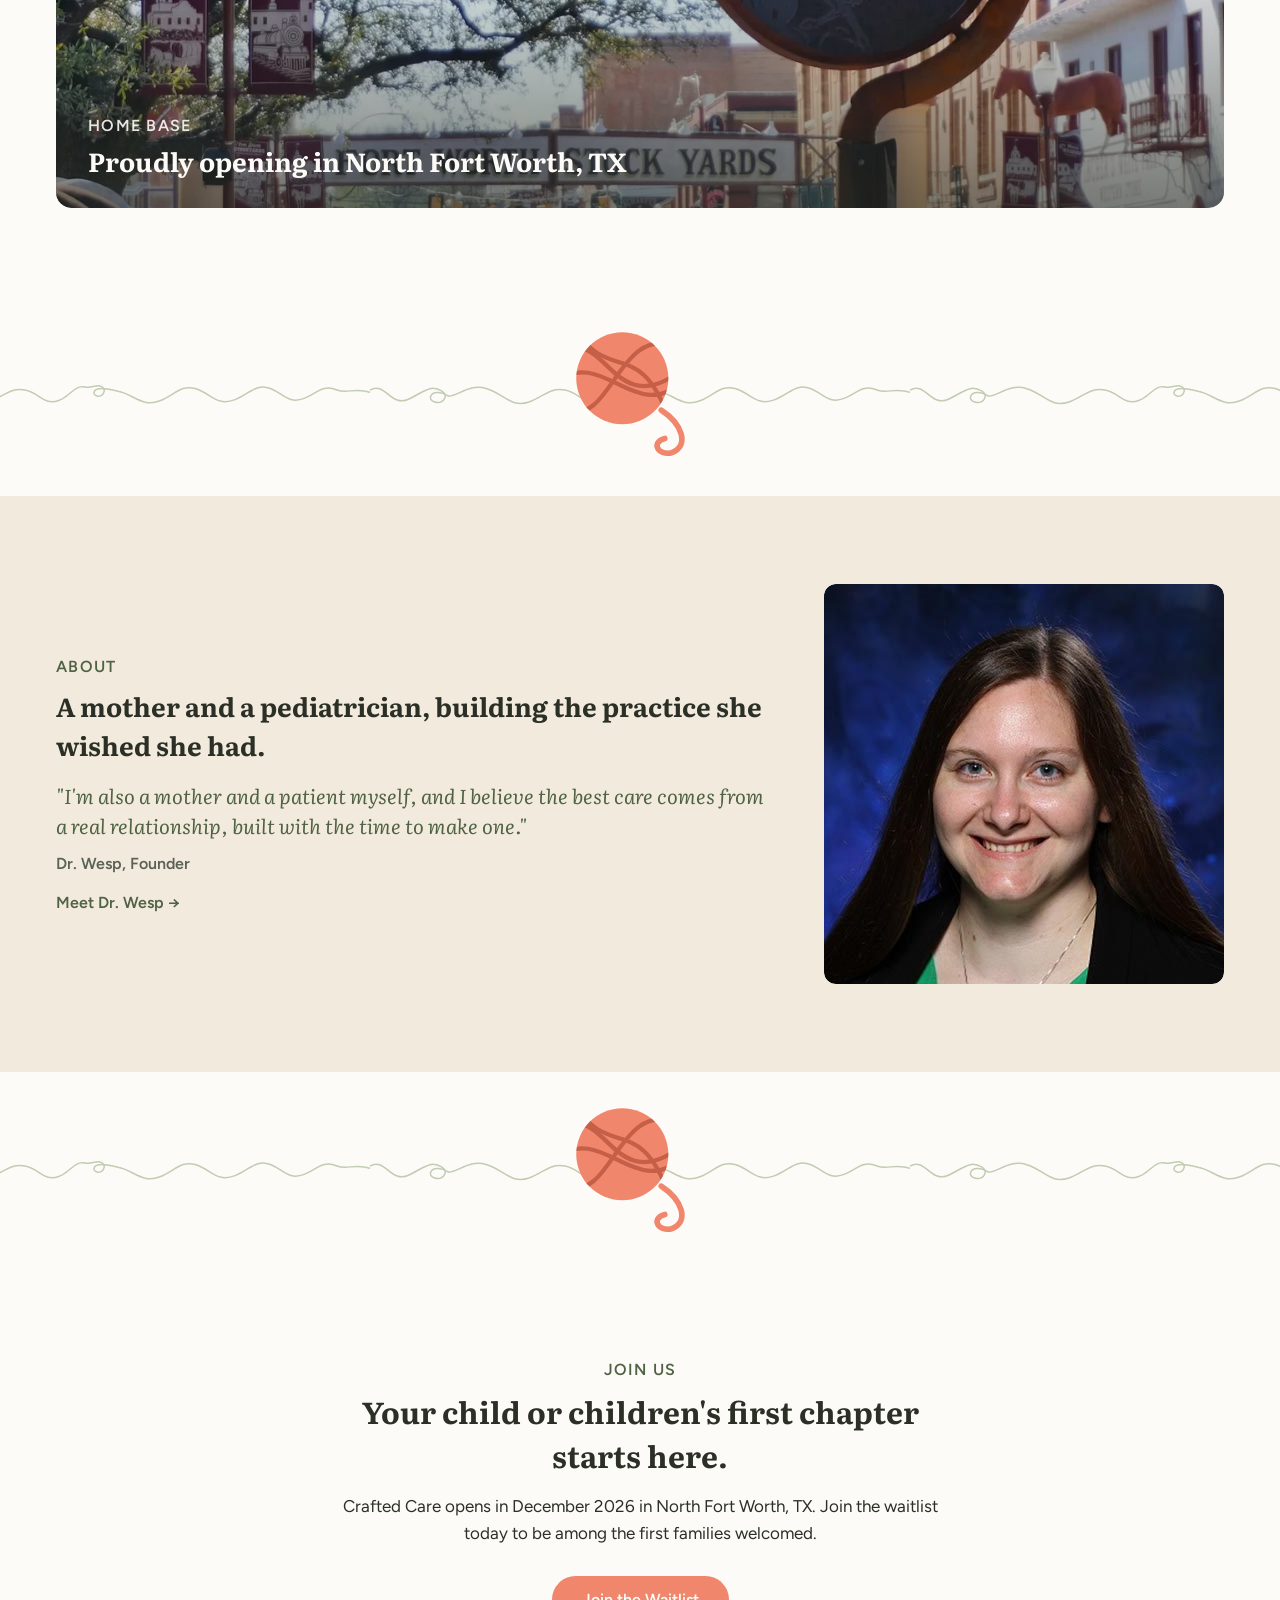
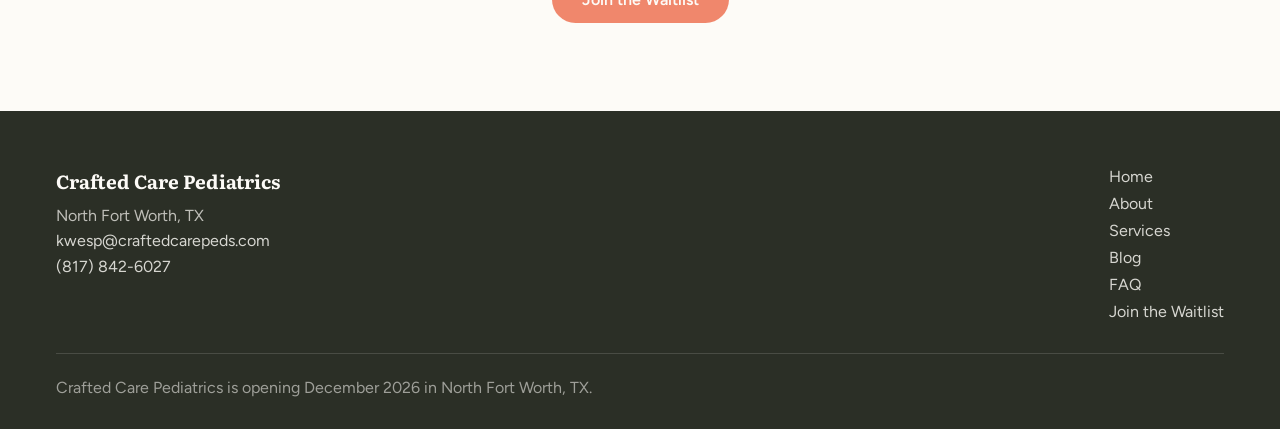
==== commit 92ed2a5b: "Use the client-supplied Fort Worth Stockyards photo for the Home banner Replace the stock golden-hou" ====
--- a/index.html
+++ b/index.html
@@ -113,7 +113,7 @@
 <!-- Local -->
 <div style="background:var(--paper); padding:88px 56px;">
   <div class="local-banner reveal" style="max-width:1328px; margin:0 auto;">
-    <img src="https://images.unsplash.com/photo-1586922311900-881dd996efdd?w=1600&h=700&fit=crop&q=76&fm=webp" srcset="https://images.unsplash.com/photo-1586922311900-881dd996efdd?w=800&h=350&fit=crop&q=76&fm=webp 800w, https://images.unsplash.com/photo-1586922311900-881dd996efdd?w=1600&h=700&fit=crop&q=76&fm=webp 1600w" sizes="(max-width:1400px) 100vw, 1328px" alt="Golden hour view of the Fort Worth, Texas skyline from a grassy hillside." width="1600" height="700" style="width:100%; height:100%; object-fit:cover; display:block;" loading="lazy" decoding="async">
+    <img src="assets/photo-fort-worth-stockyards-1400.webp" srcset="assets/photo-fort-worth-stockyards-800.webp 800w, assets/photo-fort-worth-stockyards-1400.webp 1400w" sizes="(max-width:1400px) 100vw, 1328px" alt="The Fort Worth Stockyards entrance sign, reading &quot;Howdy Y'all,&quot; above the Fort Worth Stock Yards banner." width="1400" height="613" style="width:100%; height:100%; object-fit:cover; object-position:78% center; display:block;" loading="lazy" decoding="async">
     <div style="position:absolute; inset:0; background:linear-gradient(to top, rgba(43,47,38,0.62), rgba(43,47,38,0) 60%);"></div>
     <div style="position:absolute; left:32px; right:32px; bottom:28px;">
       <div class="cc-eyebrow" style="color:var(--paper); opacity:.9; margin-bottom:6px;">Home base</div>
--- a/assets/site.css
+++ b/assets/site.css
@@ -192,6 +192,6 @@
 .cta-band::after{content:'';position:absolute;inset:0;z-index:-1;background:var(--paper);opacity:.35;}
 
 /* ---------- yarn section break ---------- */
-.yarn-break{position:relative;height:68px;background:var(--paper);overflow:hidden;}
+.yarn-break{position:relative;height:200px;background:var(--paper);overflow:hidden;}
 .yarn-break::before{content:'';position:absolute;left:0;right:0;top:50%;height:36px;transform:translateY(-50%);background-image:url("data:image/svg+xml,%3Csvg xmlns='http://www.w3.org/2000/svg' width='900' height='60' viewBox='0 0 900 60'%3E%3Cpath d='M0,20 C25,5 35,50 65,35 C90,23 100,10 120,22 C132,29 122,44 108,40 C96,37 100,24 112,24 C122,24 130,30 130,30 C145,32 165,8 195,18 C225,28 235,50 265,40 C288,32 300,15 325,20 C350,25 355,45 380,38 C400,32 405,12 425,15 C438,17 445,10 452,14 C462,20 455,32 445,30 C438,28 438,20 448,18 C460,16 470,20 480,22 C505,26 520,50 550,38 C575,28 585,10 610,18 C635,26 645,48 675,36 C700,26 710,8 735,18 C755,26 765,44 790,34 C812,26 820,10 845,20 C862,27 875,15 900,24' fill='none' stroke='%239CAF88' stroke-width='2.5' stroke-linecap='round'/%3E%3C/svg%3E");background-repeat:repeat-x;background-position:center;background-size:auto 36px;opacity:.62;}
-.yarn-break::after{content:'';position:absolute;left:50%;top:50%;width:34px;height:34px;transform:translate(-50%,-50%);background-image:url("data:image/svg+xml,%3Csvg xmlns='http://www.w3.org/2000/svg' width='48' height='48' viewBox='0 0 48 48'%3E%3Cdefs%3E%3CclipPath id='yb'%3E%3Ccircle cx='19' cy='19' r='13'/%3E%3C/clipPath%3E%3C/defs%3E%3Ccircle cx='19' cy='19' r='13' fill='%23F0876C'/%3E%3Cg clip-path='url(%23yb)' fill='none' stroke='%23A8452F' stroke-width='1.2' opacity='0.6'%3E%3Cpath d='M2,12 C14,4 16,30 34,18'/%3E%3Cpath d='M4,28 C16,32 18,4 34,10'/%3E%3Cpath d='M6,6 C16,20 24,8 32,30'/%3E%3Cpath d='M0,20 C14,10 22,32 36,20'/%3E%3C/g%3E%3Cpath d='M30,28 C36,32 38,38 33,40 C29,41 27,37 31,36' fill='none' stroke='%23F0876C' stroke-width='1.6' stroke-linecap='round'/%3E%3C/svg%3E");background-repeat:no-repeat;background-size:contain;}
+.yarn-break::after{content:'';position:absolute;left:50%;top:50%;width:170px;height:170px;transform:translate(-50%,-50%);background-image:url("data:image/svg+xml,%3Csvg xmlns='http://www.w3.org/2000/svg' width='48' height='48' viewBox='0 0 48 48'%3E%3Cdefs%3E%3CclipPath id='yb'%3E%3Ccircle cx='19' cy='19' r='13'/%3E%3C/clipPath%3E%3C/defs%3E%3Ccircle cx='19' cy='19' r='13' fill='%23F0876C'/%3E%3Cg clip-path='url(%23yb)' fill='none' stroke='%23A8452F' stroke-width='1.2' opacity='0.6'%3E%3Cpath d='M2,12 C14,4 16,30 34,18'/%3E%3Cpath d='M4,28 C16,32 18,4 34,10'/%3E%3Cpath d='M6,6 C16,20 24,8 32,30'/%3E%3Cpath d='M0,20 C14,10 22,32 36,20'/%3E%3C/g%3E%3Cpath d='M30,28 C36,32 38,38 33,40 C29,41 27,37 31,36' fill='none' stroke='%23F0876C' stroke-width='1.6' stroke-linecap='round'/%3E%3C/svg%3E");background-repeat:no-repeat;background-size:contain;}
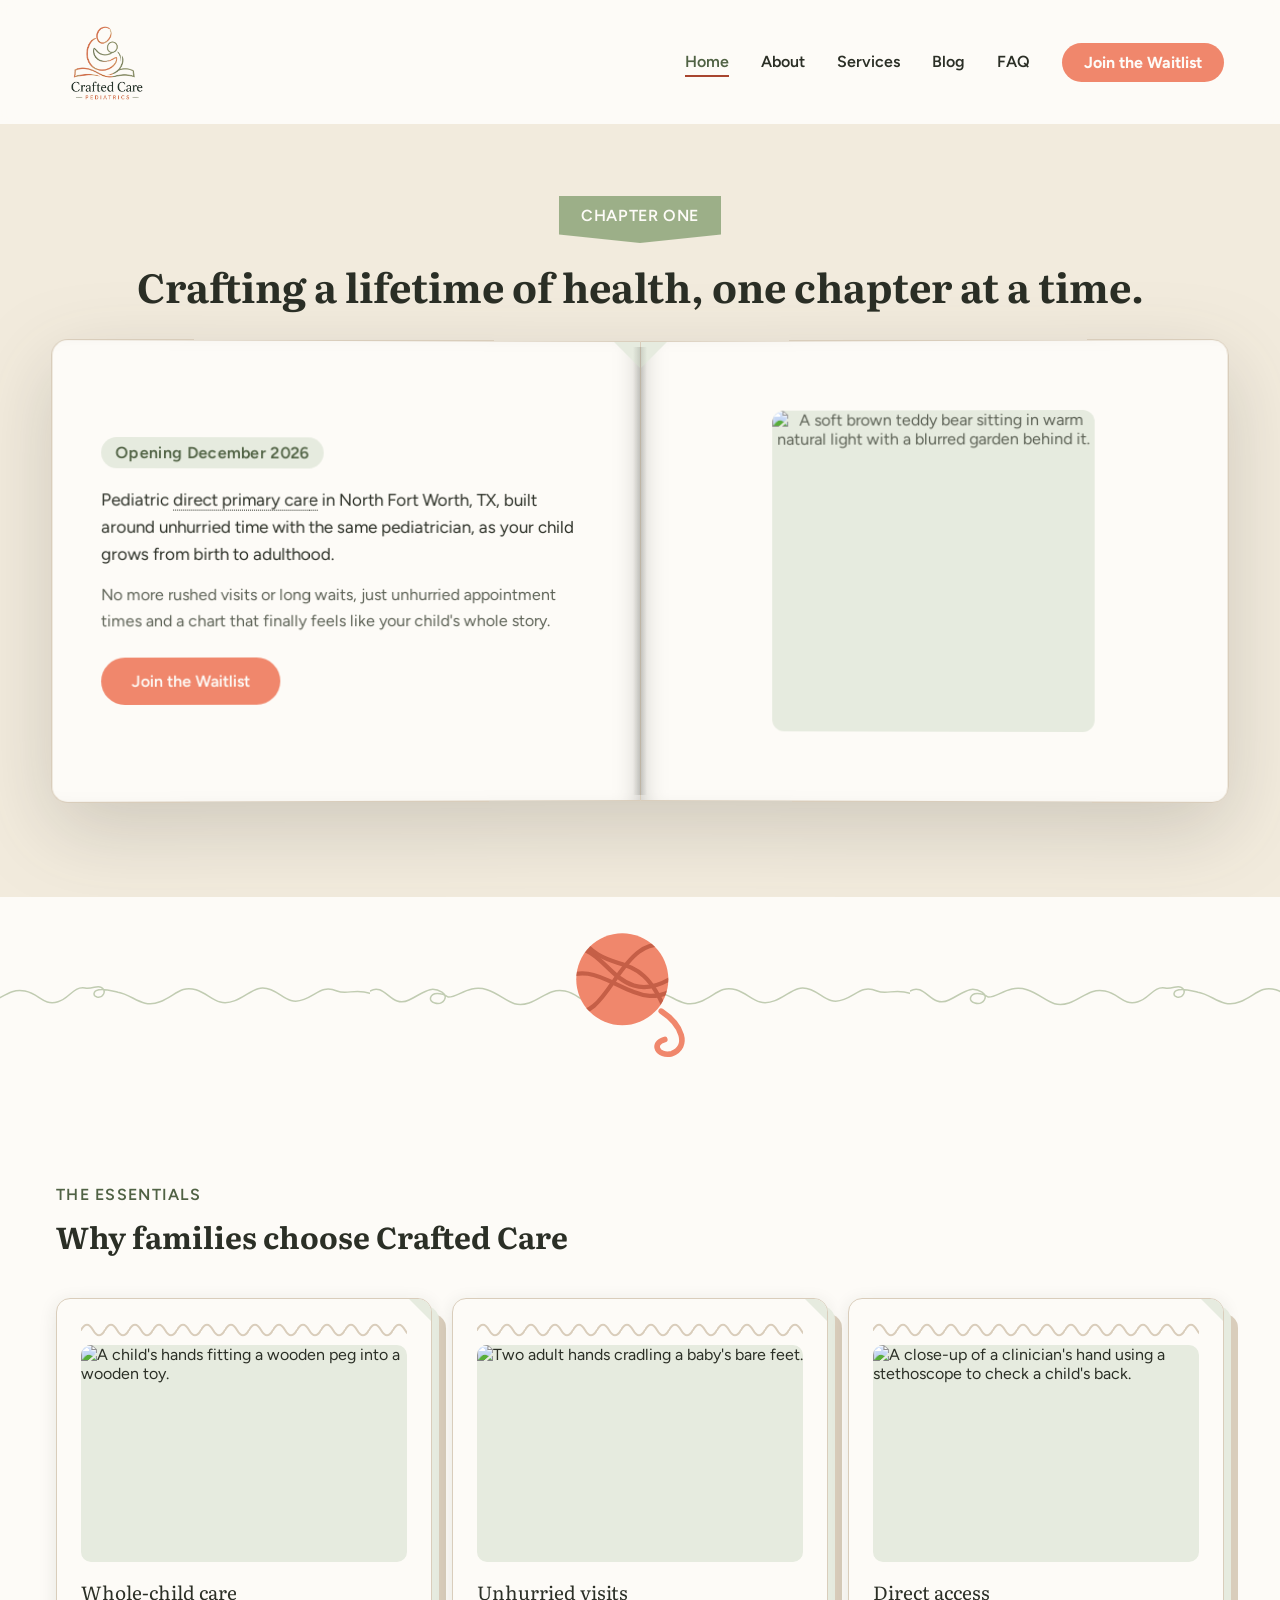
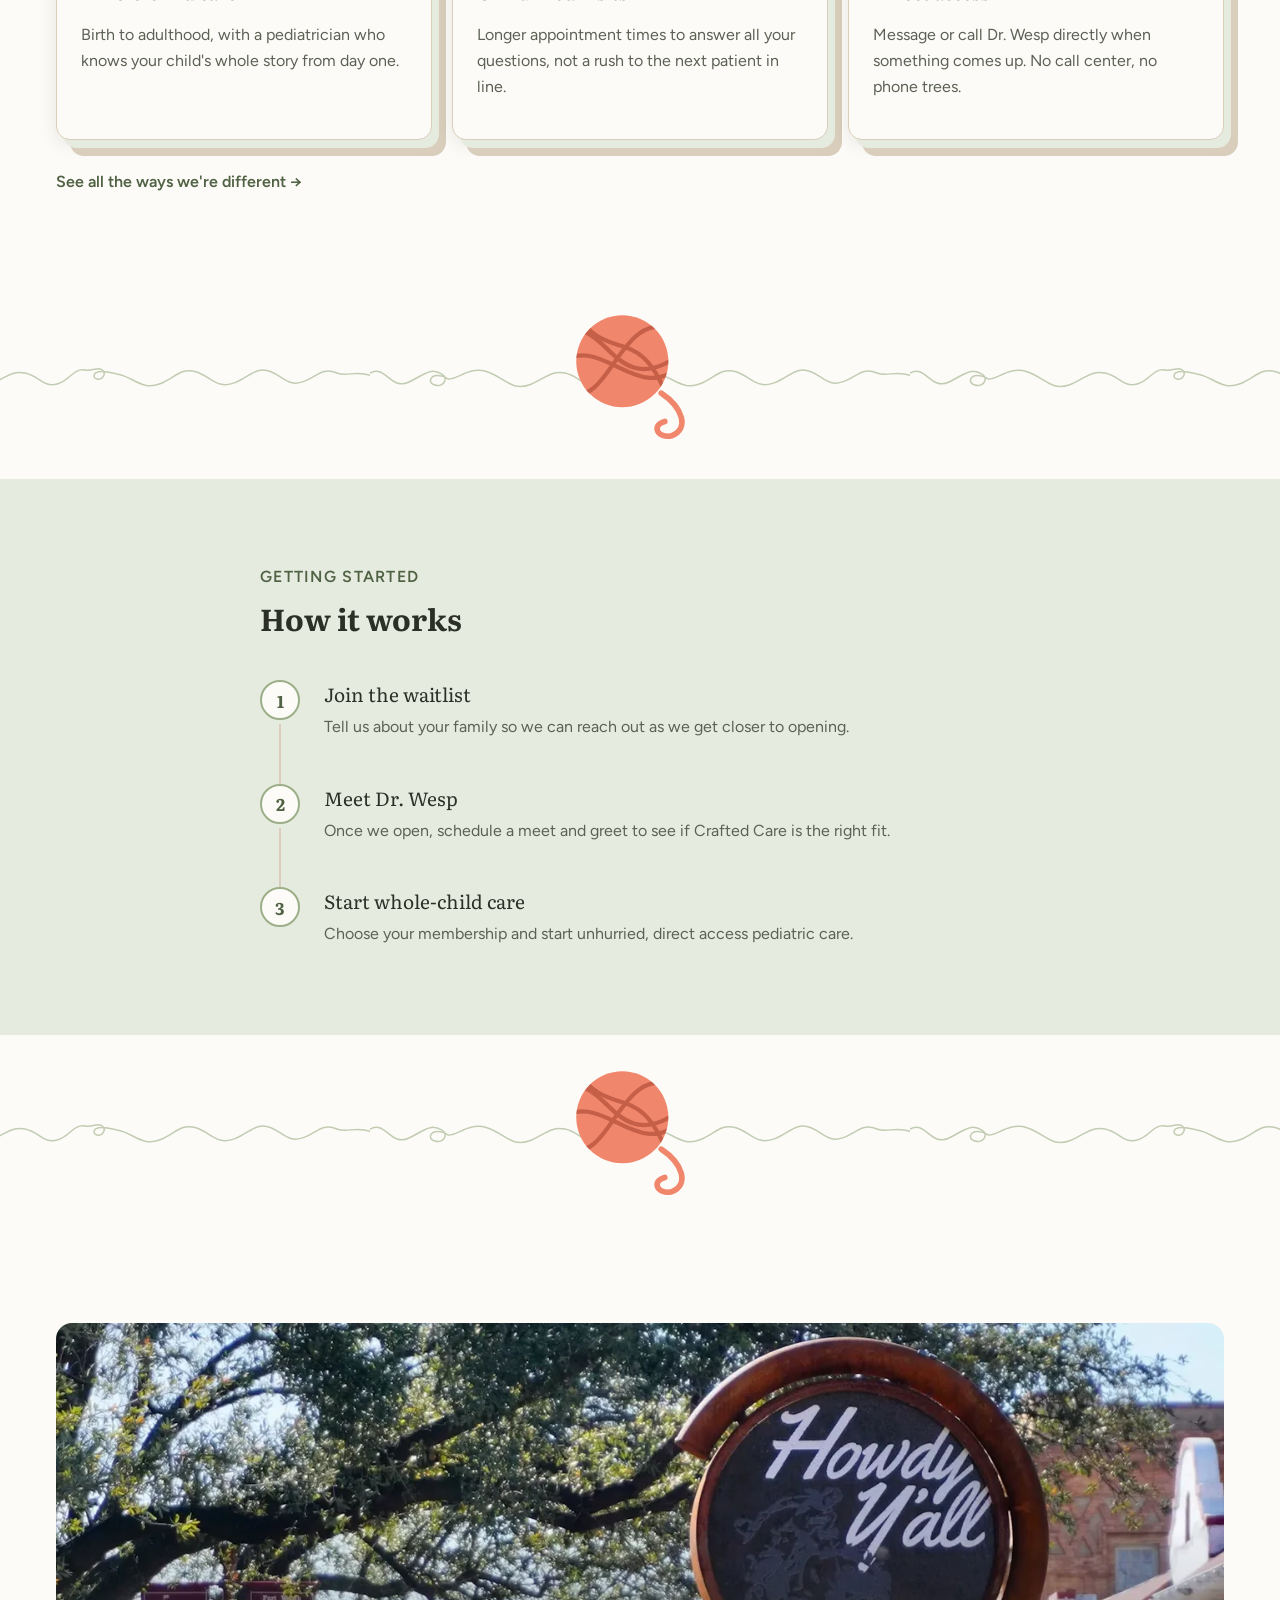
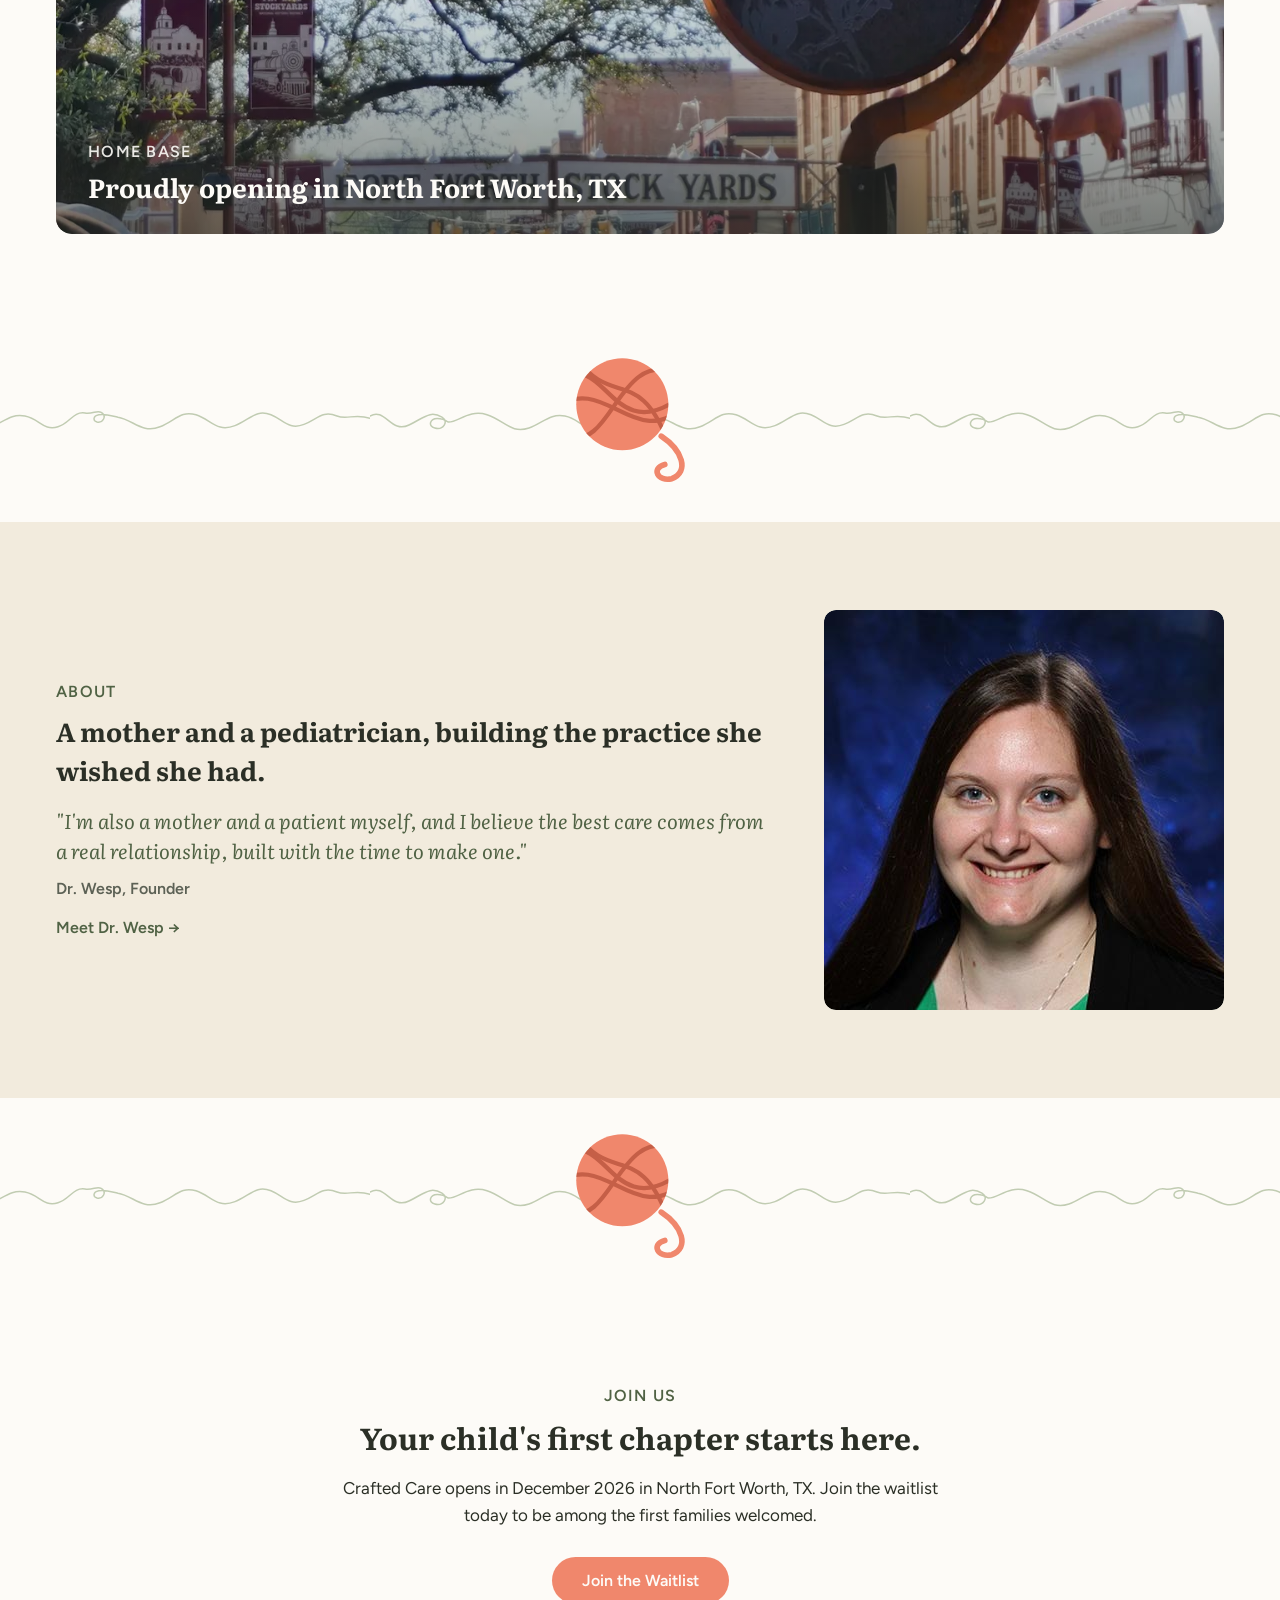
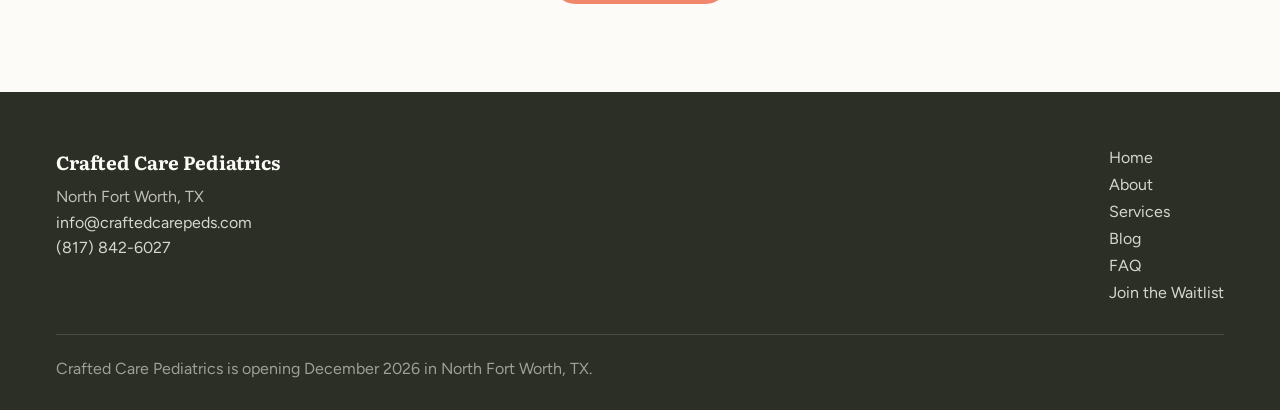
==== commit 5fa1e713: "Revise sitewide copy: drop timing/duration language, remove OMM, add returning-patient waitlist - Re" ====
--- a/index.html
+++ b/index.html
@@ -4,7 +4,7 @@
 <meta charset="utf-8">
 <meta name="viewport" content="width=device-width, initial-scale=1">
 <title>Crafted Care Pediatrics — Pediatric Direct Primary Care in North Fort Worth, TX</title>
-<meta name="description" content="Crafted Care Pediatrics is a pediatric direct primary care practice opening December 2026 in North Fort Worth, TX. Unhurried visits, direct access, and whole-child care from birth through the teenage years.">
+<meta name="description" content="Crafted Care Pediatrics is a pediatric direct primary care practice opening December 2026 in North Fort Worth, TX. Unhurried visits, direct access, and whole-child care from birth to adulthood.">
 <link rel="preconnect" href="https://images.unsplash.com" crossorigin>
 <link rel="stylesheet" href="https://fonts.googleapis.com/css2?family=Literata:wght@400;500;600;700&family=Figtree:wght@400;500;600;700&display=swap">
 <link rel="stylesheet" href="assets/site.css">
@@ -38,8 +38,8 @@
     <div class="hero-book hero-book-in">
       <div class="hero-page hero-page-left">
         <span class="hero-badge">Opening December 2026</span>
-        <p class="hero-lead">Pediatric <span class="term-tip" tabindex="0">direct primary care<span class="term-tip-bubble">A membership-based practice, not billed per visit through insurance. It's what makes unhurried, longer visits possible.<a href="about.html#dpc">Learn more &rarr;</a></span></span> in North Fort Worth, TX, built around unhurried time with the same pediatrician, from your baby's first days through their teenage years.</p>
-        <p class="hero-sub">No more seven-minute visits, a full waiting room, and a chart that never quite feels like your child or children's whole story. There's a different way to do primary care.</p>
+        <p class="hero-lead">Pediatric <span class="term-tip" tabindex="0">direct primary care<span class="term-tip-bubble">A membership-based practice, not billed per visit through insurance. It's what makes unhurried, longer visits possible.<a href="about.html#dpc">Learn more &rarr;</a></span></span> in North Fort Worth, TX, built around unhurried time with the same pediatrician, as your child grows from birth to adulthood.</p>
+        <p class="hero-sub">No more rushed visits or long waits, just unhurried appointment times and a chart that finally feels like your child's whole story.</p>
         <a href="join.html" class="cc-btn-coral" style="width:fit-content;">Join the Waitlist</a>
       </div>
       <div class="hero-page hero-page-right">
@@ -61,17 +61,17 @@
     <div class="cc-card reveal" style="--d:0ms;"><div class="cc-bookmark"></div><div class="cc-stitch">
       <div class="cc-card-media"><img src="https://images.unsplash.com/photo-1548065512-3d586ffabe33?w=720&h=480&fit=crop&q=74&fm=webp" alt="A child's hands fitting a wooden peg into a wooden toy." width="720" height="480" loading="lazy" decoding="async"></div>
       <div class="cc-card-title">Whole-child care</div>
-      <p class="cc-body">Birth through the teenage years, with one pediatrician who knows your family.</p>
+      <p class="cc-body">Birth to adulthood, with a pediatrician who knows your child's whole story from day one.</p>
     </div></div>
     <div class="cc-card reveal" style="--d:60ms;"><div class="cc-bookmark"></div><div class="cc-stitch">
       <div class="cc-card-media"><img src="https://images.unsplash.com/photo-1470843810958-2da815d0e041?w=720&h=480&fit=crop&q=74&fm=webp" alt="Two adult hands cradling a baby's bare feet." width="720" height="480" loading="lazy" decoding="async"></div>
       <div class="cc-card-title">Unhurried visits</div>
-      <p class="cc-body">Longer appointments built for real questions, not the next patient in line.</p>
+      <p class="cc-body">Longer appointment times to answer all your questions, not a rush to the next patient in line.</p>
     </div></div>
     <div class="cc-card reveal" style="--d:120ms;"><div class="cc-bookmark"></div><div class="cc-stitch">
       <div class="cc-card-media"><img src="https://images.unsplash.com/photo-1758691462268-fbe66c4f3e28?w=720&h=480&fit=crop&q=76&fm=webp" alt="A close-up of a clinician's hand using a stethoscope to check a child's back." width="720" height="480" loading="lazy" decoding="async"></div>
       <div class="cc-card-title">Direct access</div>
-      <p class="cc-body">Reach Dr. Wesp directly when something comes up, not a call center.</p>
+      <p class="cc-body">Message or call Dr. Wesp directly when something comes up. No call center, no phone trees.</p>
     </div></div>
   </div>
   <div class="reveal" style="margin-top:32px;">
@@ -144,7 +144,7 @@
 <div class="cta-band" style="padding:88px 56px; text-align:center;">
   <div class="reveal" style="max-width:600px; margin:0 auto;">
     <div class="cc-eyebrow" style="margin-bottom:10px;">Join us</div>
-    <div class="cc-h2" style="margin-bottom:16px;">Your child or children's first chapter starts here.</div>
+    <div class="cc-h2" style="margin-bottom:16px;">Your child's first chapter starts here.</div>
     <p class="hero-lead" style="margin-bottom:28px;">Crafted Care opens in December 2026 in North Fort Worth, TX. Join the waitlist today to be among the first families welcomed.</p>
     <a href="join.html" class="cc-btn-coral">Join the Waitlist</a>
   </div>
@@ -155,7 +155,7 @@
     <div>
       <div class="site-footer-brand">Crafted Care Pediatrics</div>
       <div class="cc-body" style="color:rgba(253,251,247,0.7);">North Fort Worth, TX</div>
-      <div class="cc-body" style="color:rgba(253,251,247,0.7);"><a href="mailto:kwesp@craftedcarepeds.com">kwesp@craftedcarepeds.com</a></div>
+      <div class="cc-body" style="color:rgba(253,251,247,0.7);"><a href="mailto:info@craftedcarepeds.com">info@craftedcarepeds.com</a></div>
       <div class="cc-body" style="color:rgba(253,251,247,0.7);"><a href="tel:+18178426027">(817) 842-6027</a></div>
     </div>
     <div class="site-footer-links">
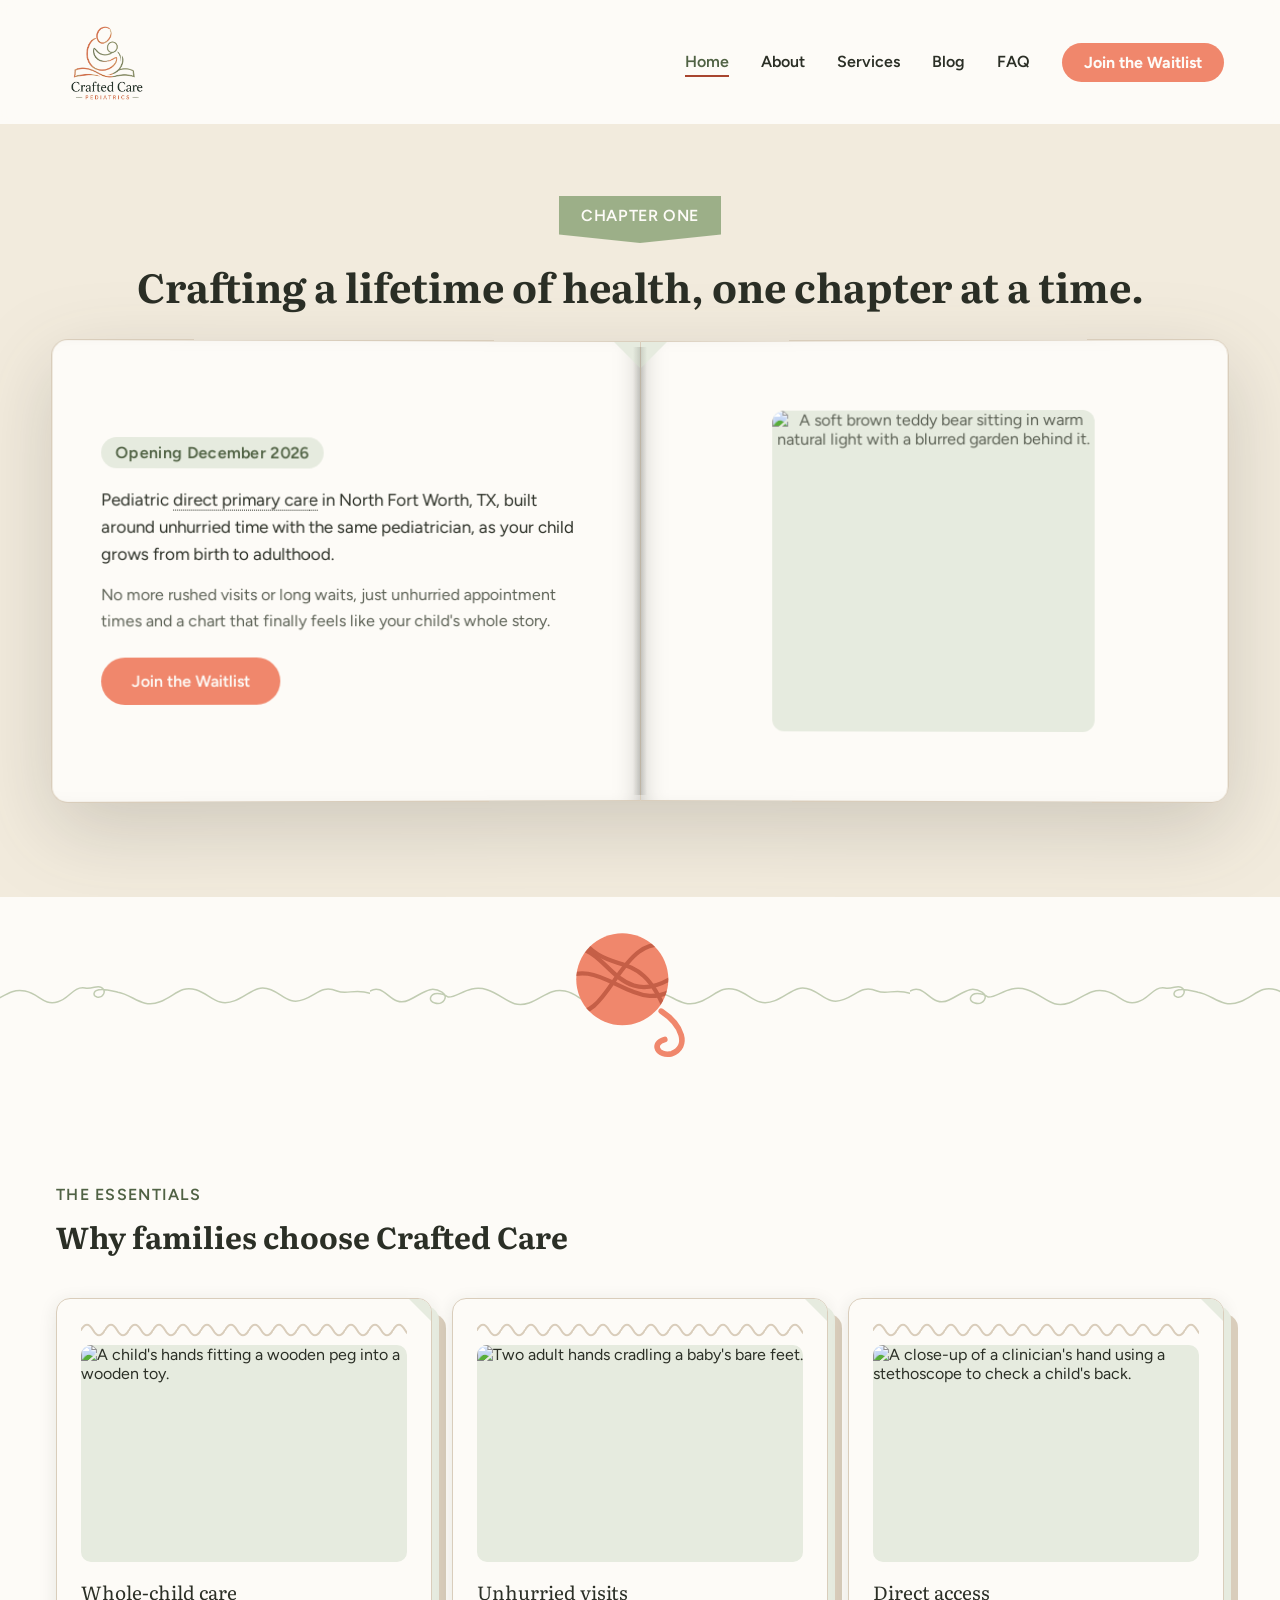
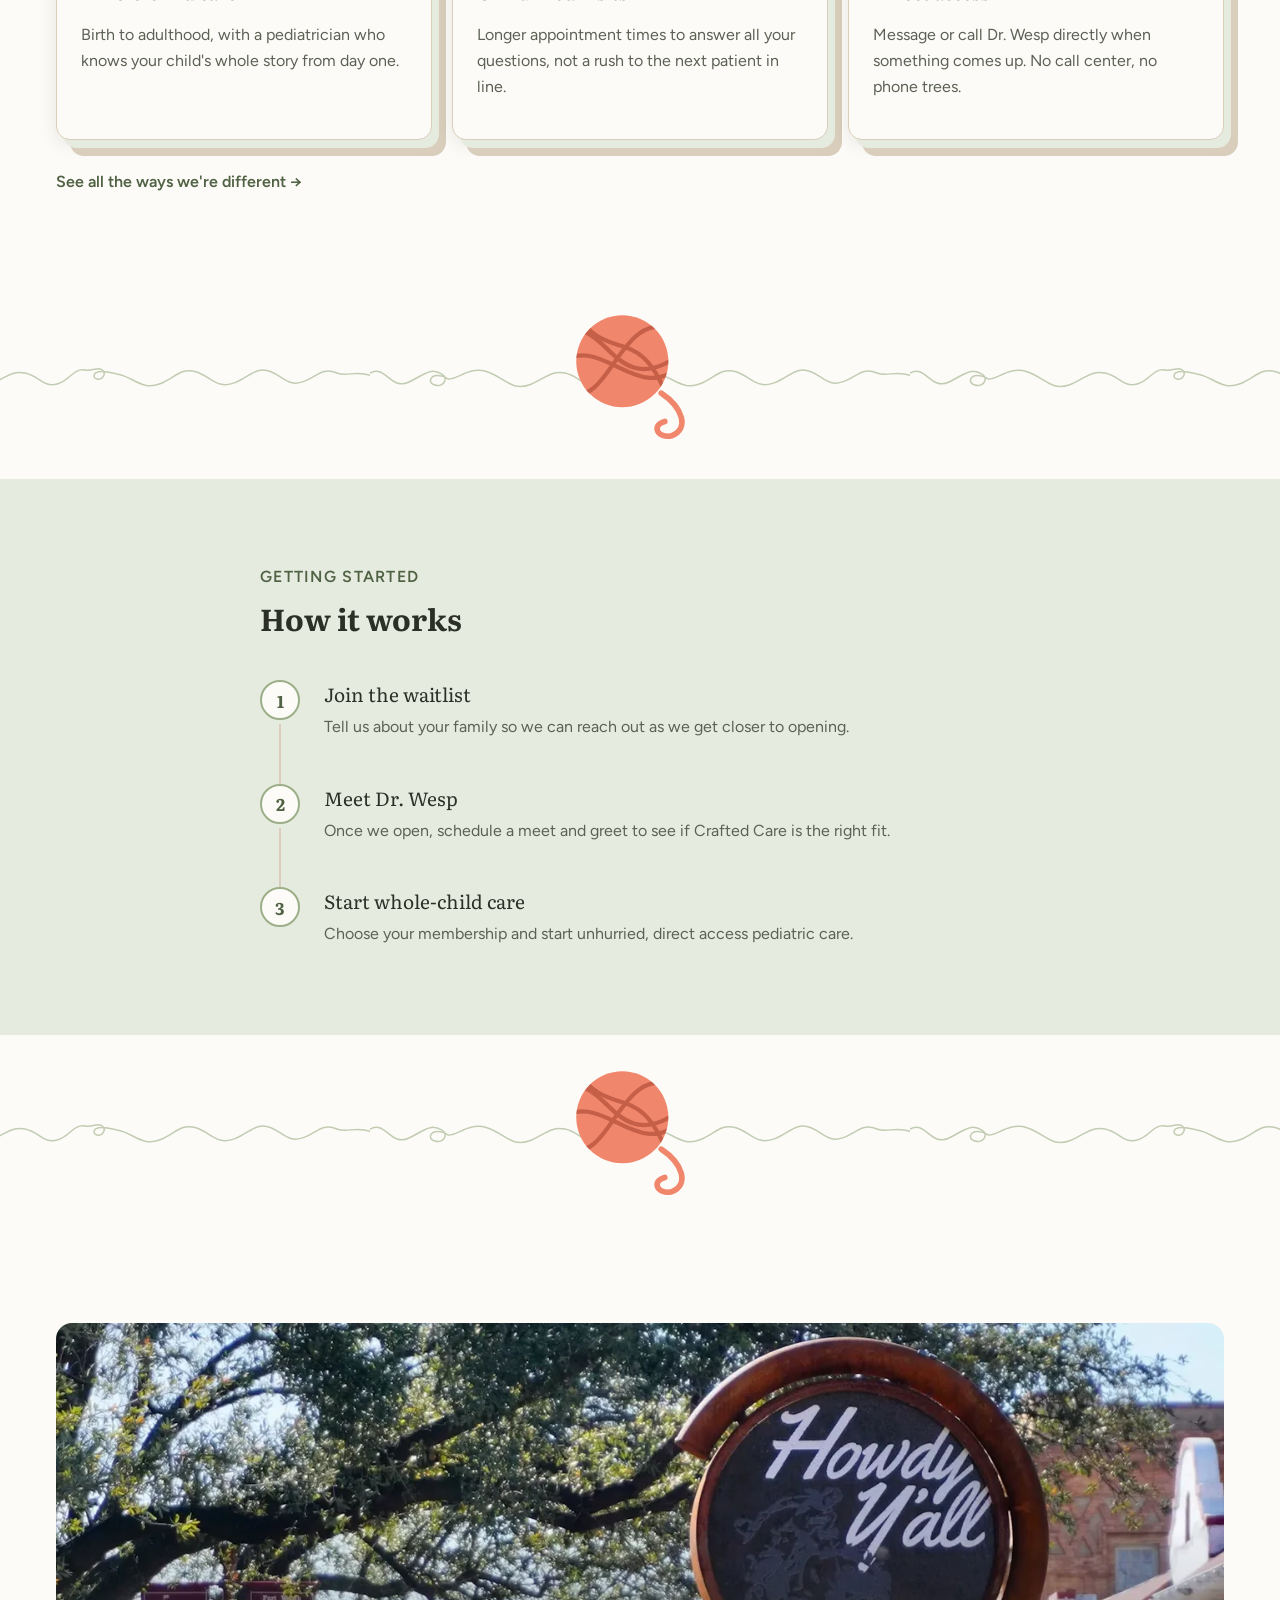
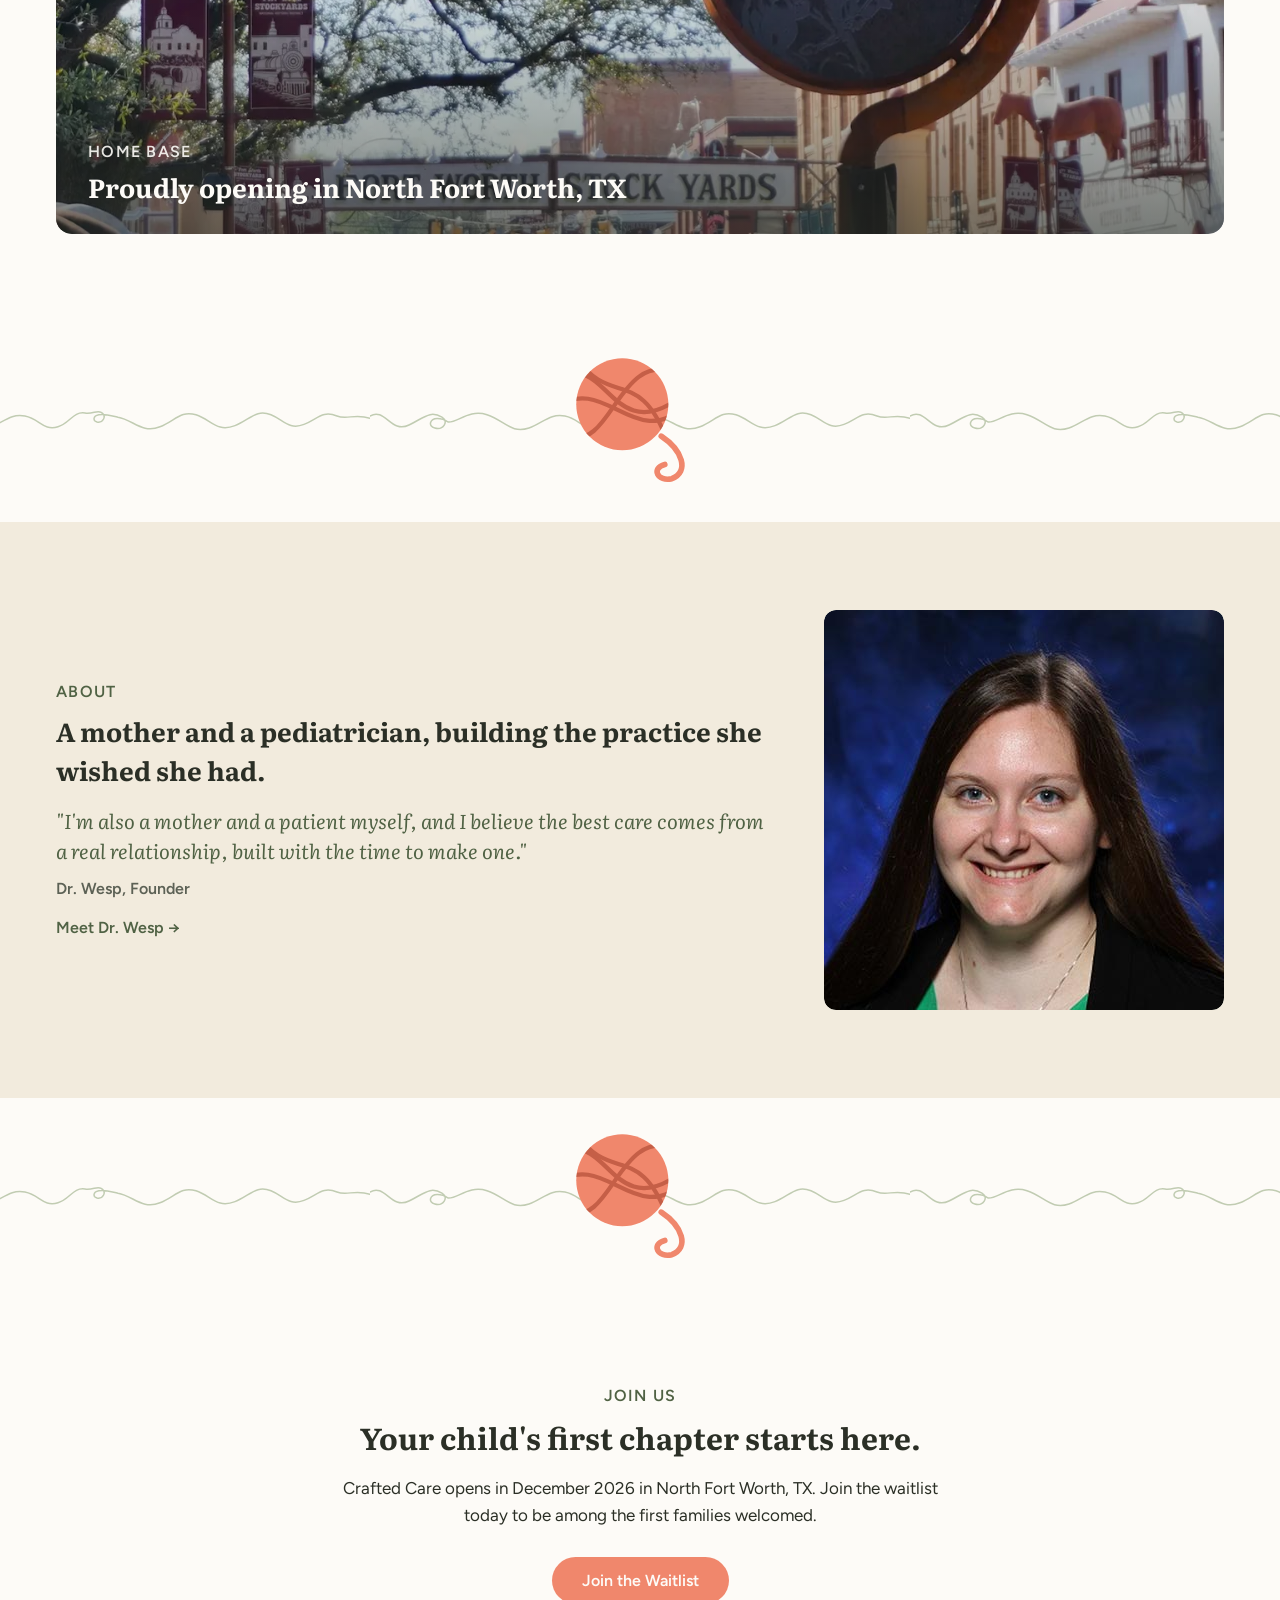
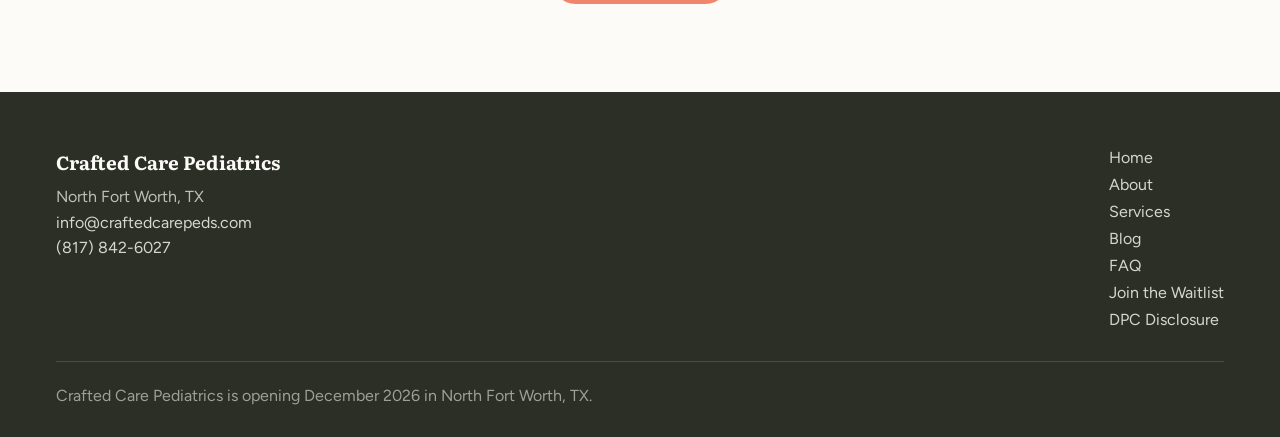
==== commit 6b45460e: "Add Direct Primary Care disclosure page - New disclosure.html modeled after the reference example, e" ====
--- a/index.html
+++ b/index.html
@@ -165,6 +165,7 @@
       <a href="blog.html">Blog</a>
       <a href="faq.html">FAQ</a>
       <a href="join.html">Join the Waitlist</a>
+      <a href="disclosure.html">DPC Disclosure</a>
     </div>
   </div>
   <div class="site-footer-bottom">Crafted Care Pediatrics is opening December 2026 in North Fort Worth, TX.</div>
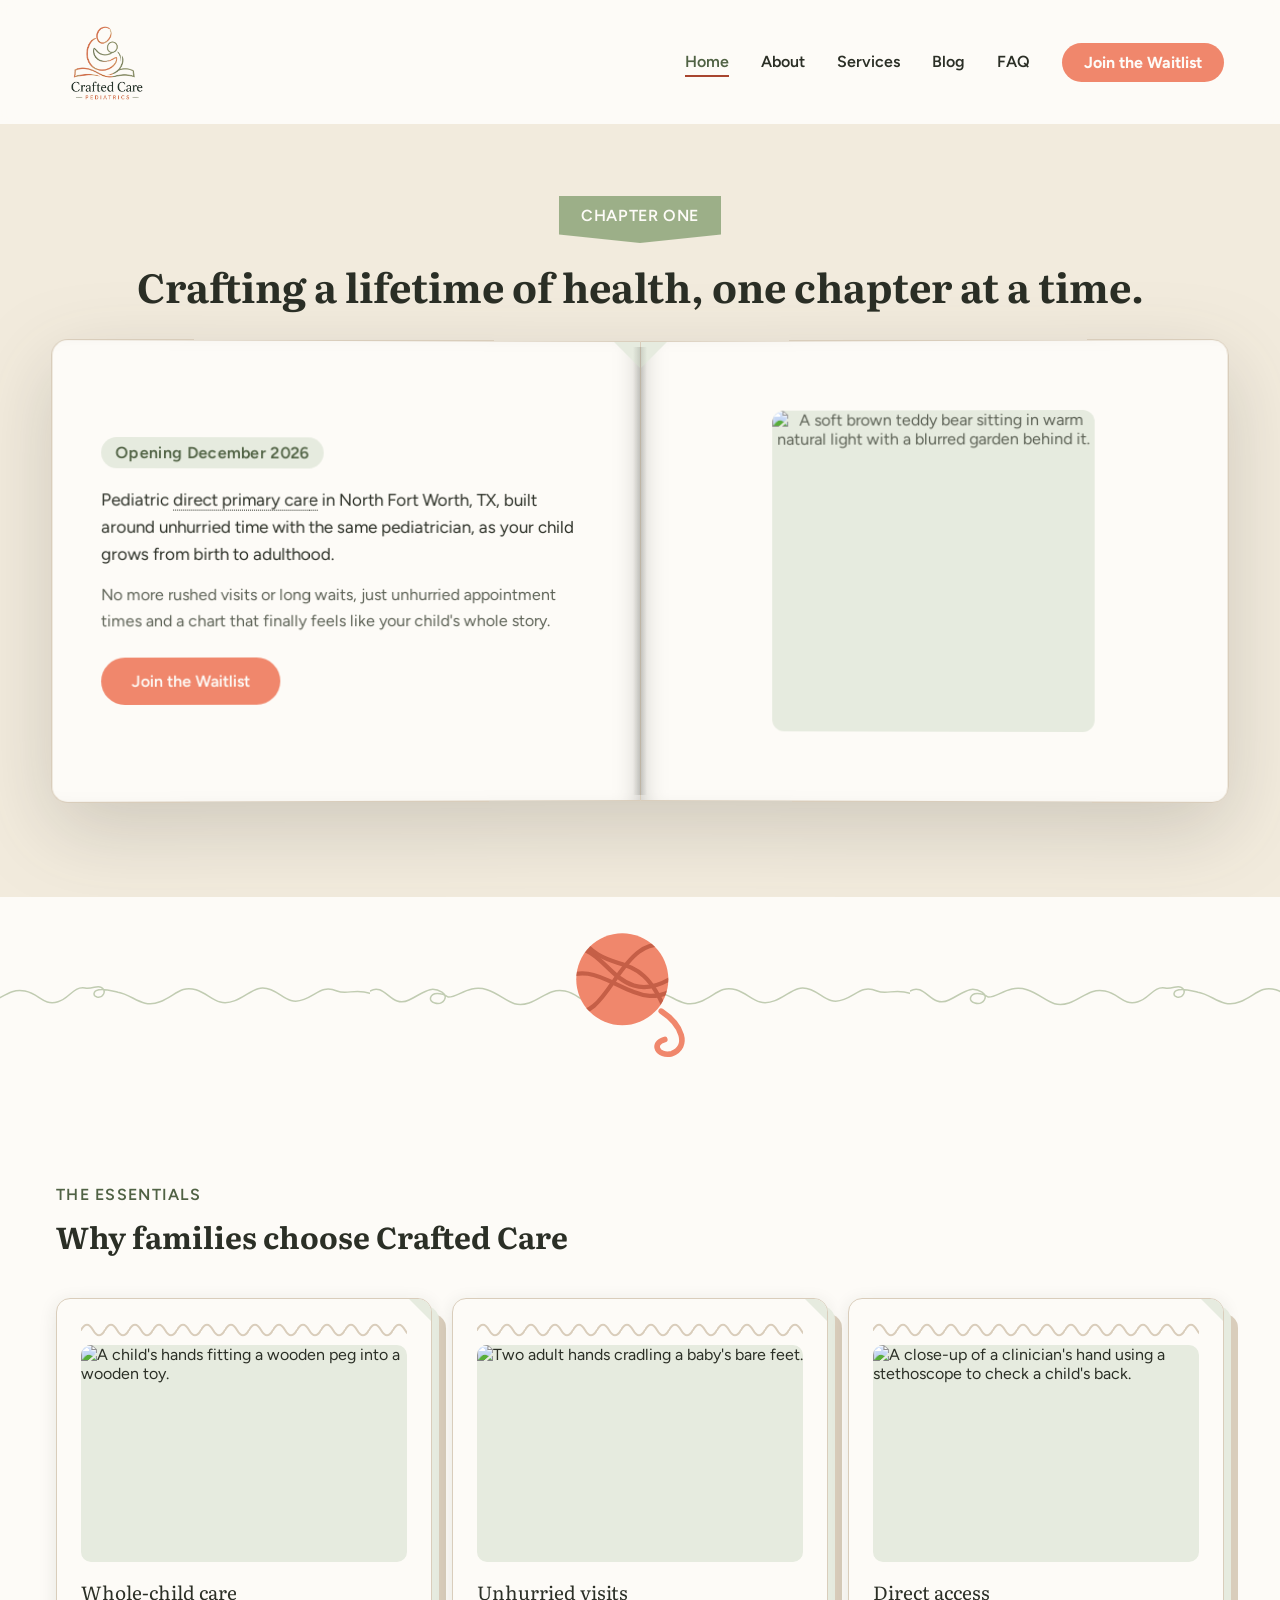
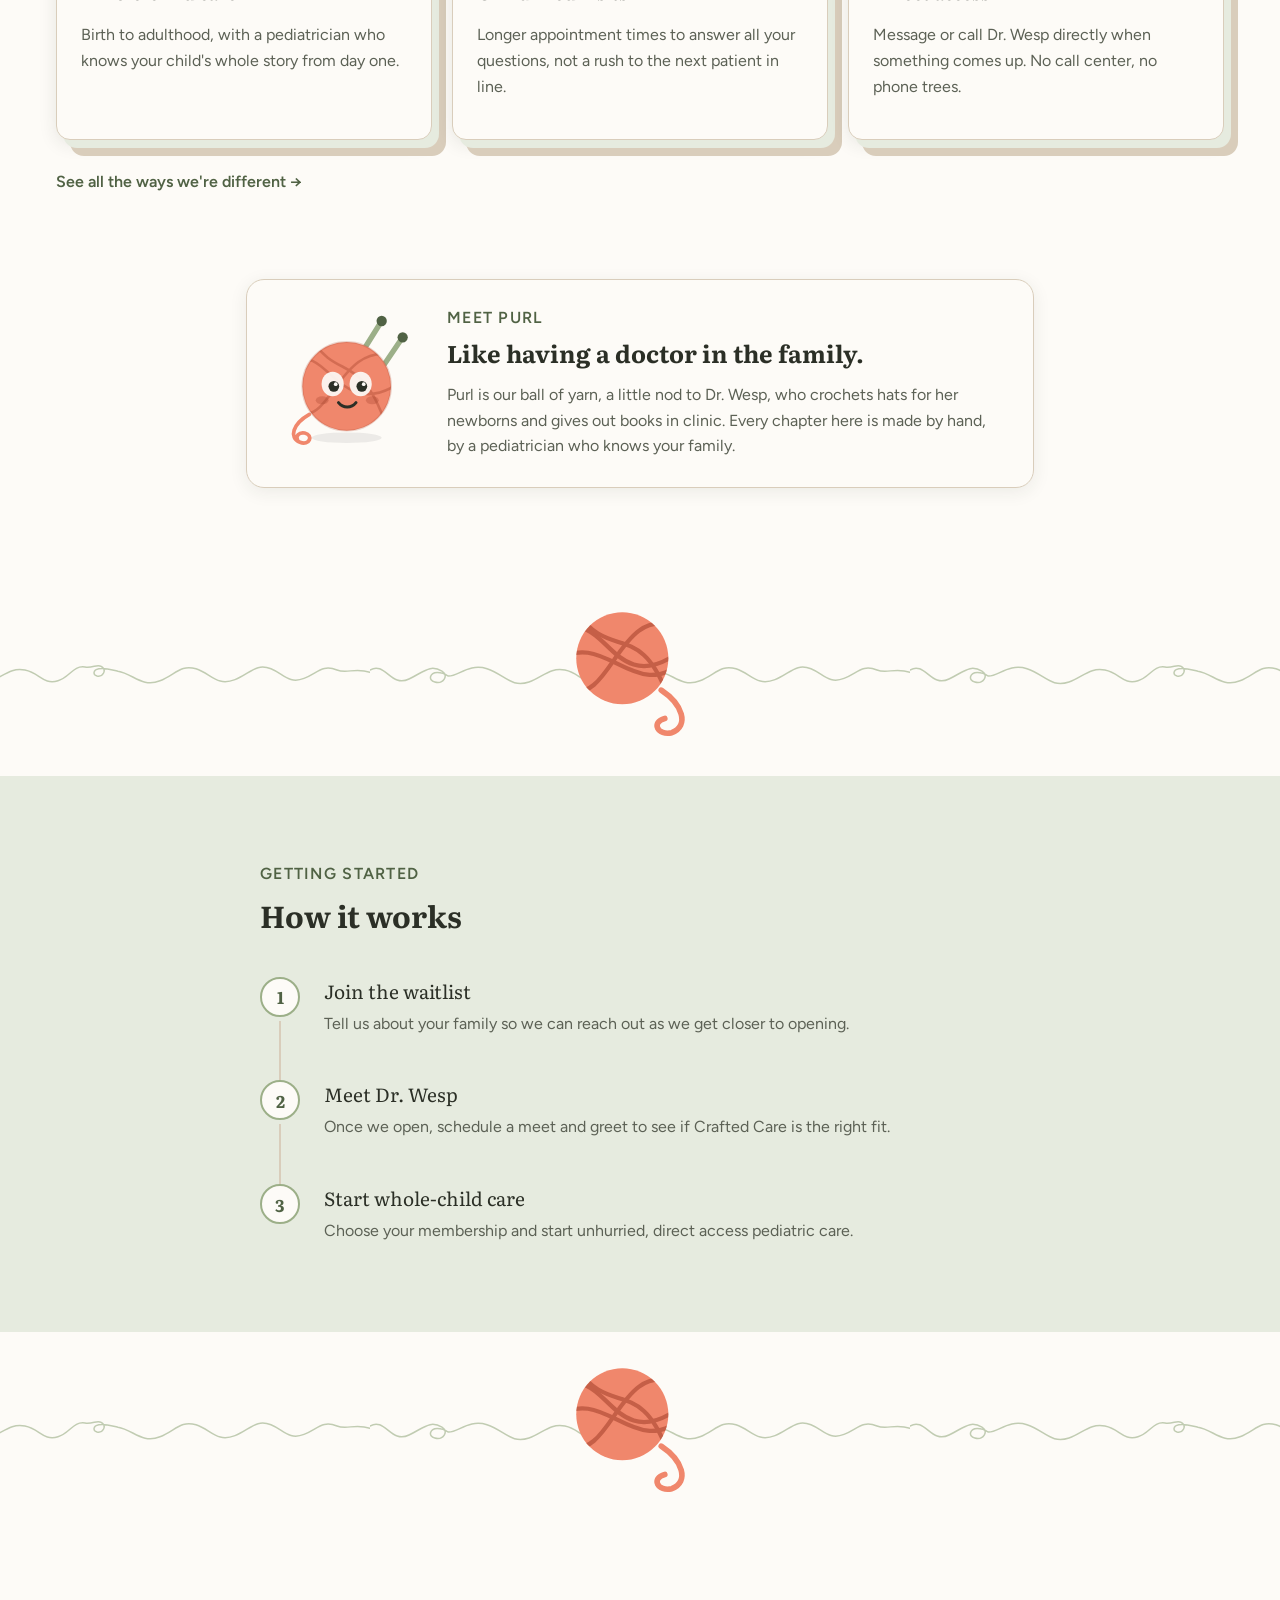
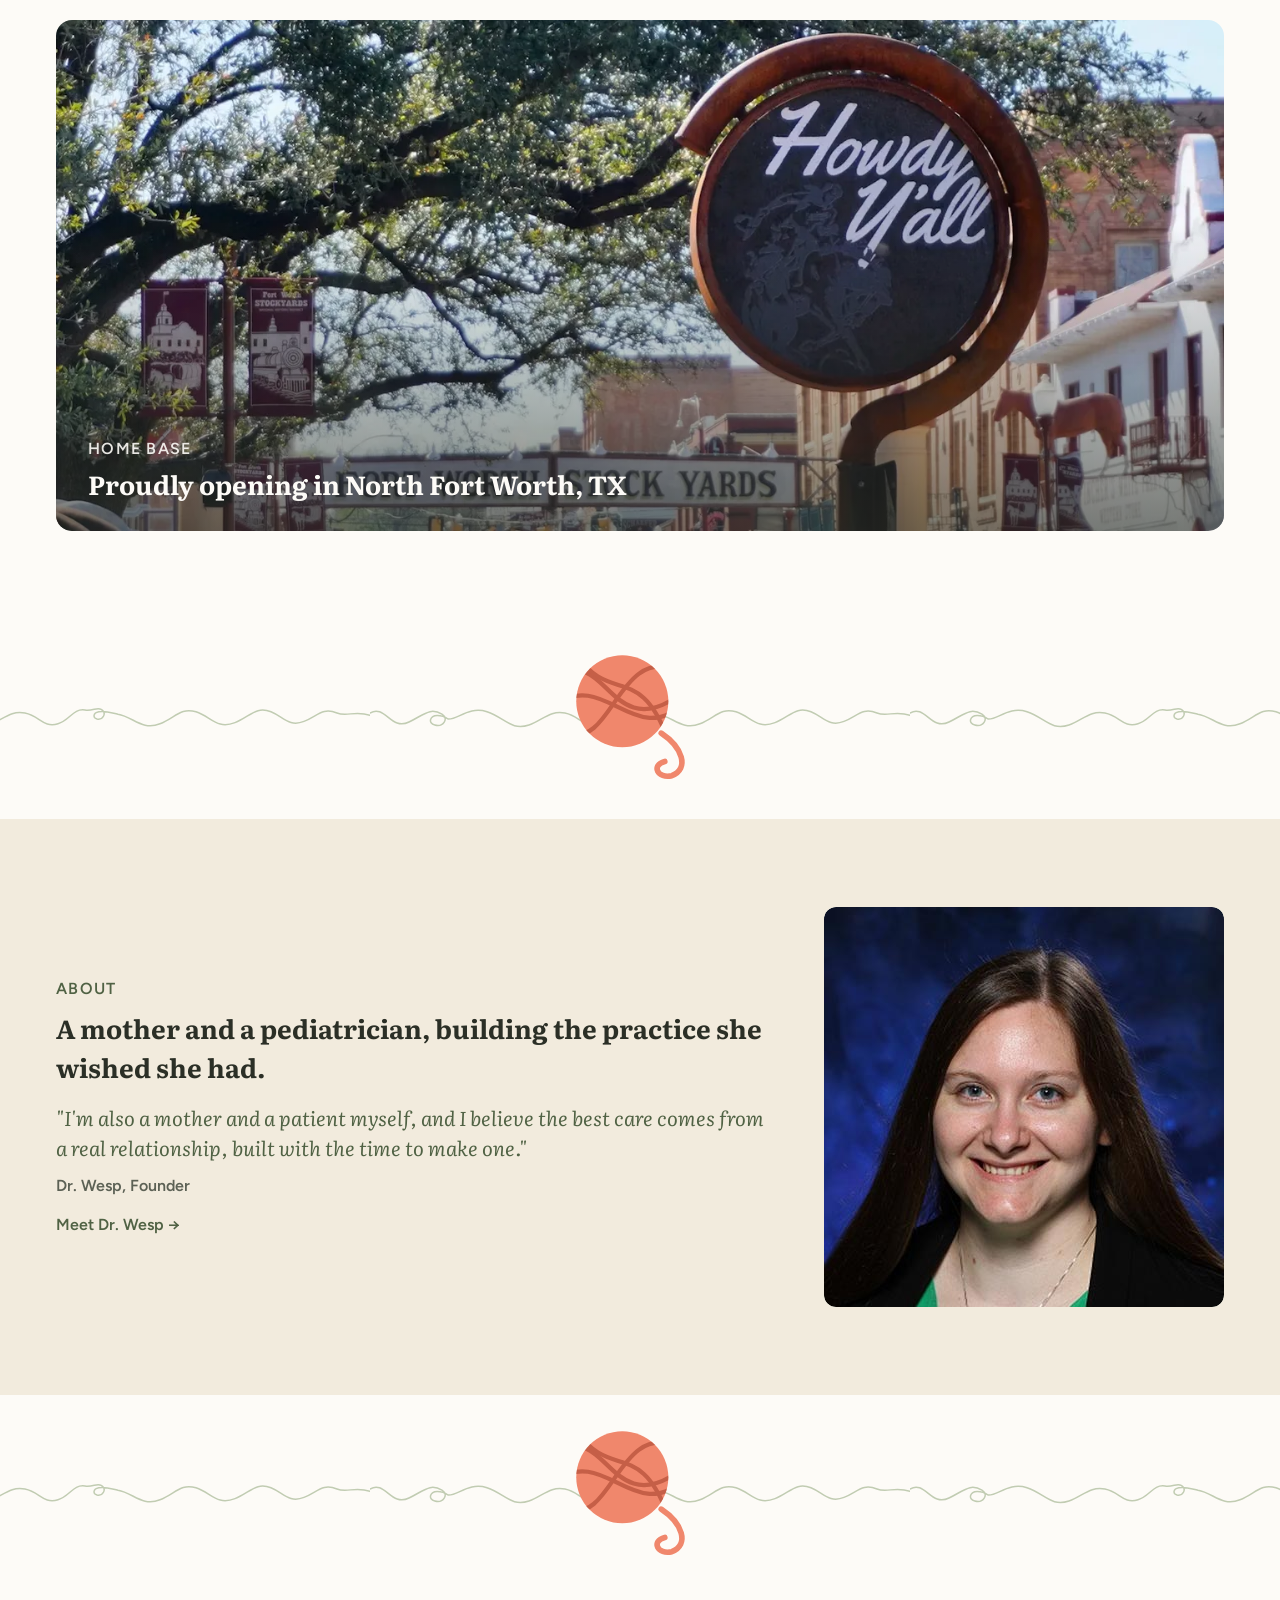
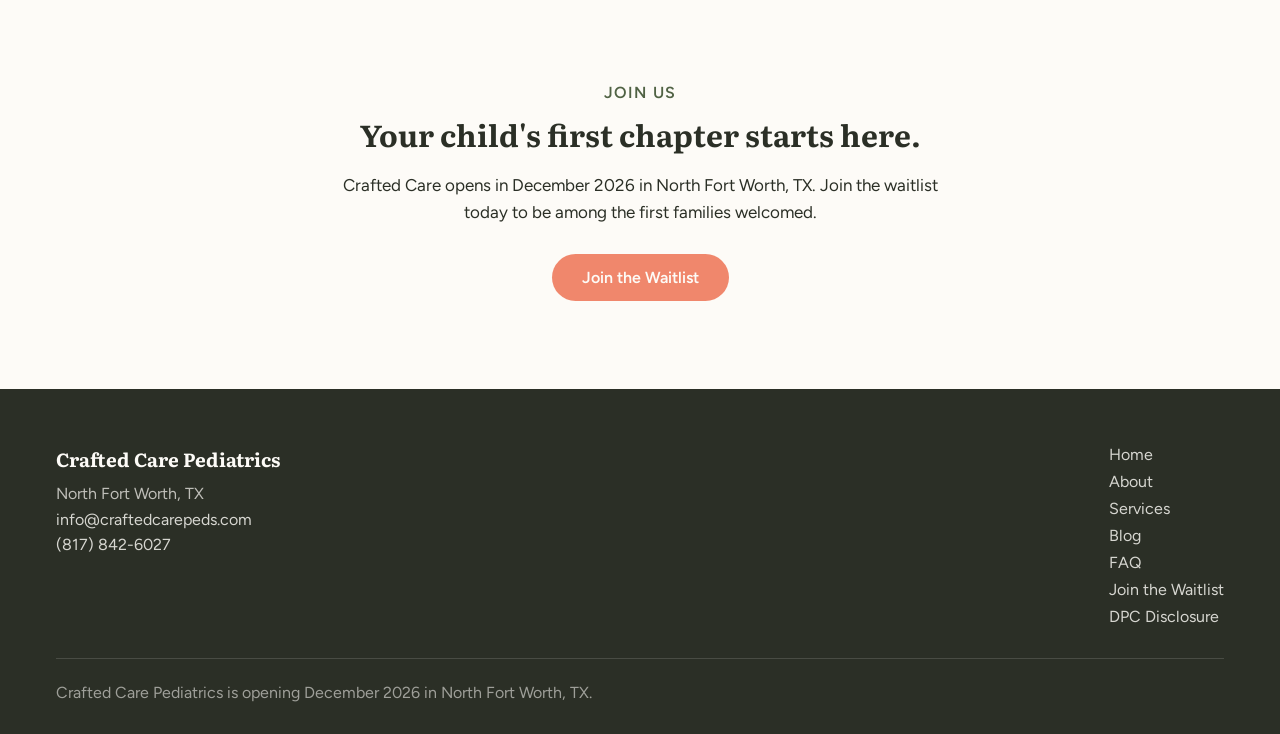
==== commit 3188c2ad: "Add Purl mascot, icon set, doctor profile, testimonials, and split Services Adapts the warmer, more " ====
--- a/index.html
+++ b/index.html
@@ -79,6 +79,18 @@
   </div>
 </div>
 
+<!-- Meet Purl -->
+<div style="max-width:900px; margin:0 auto; padding:0 56px 88px;">
+  <div class="purl-note reveal">
+    <img class="purl purl--bob" src="assets/purl.svg" alt="Purl, a smiling ball of coral yarn with two knitting needles" width="140" height="140" style="flex-shrink:0;">
+    <div>
+      <div class="cc-eyebrow" style="margin-bottom:8px;">Meet Purl</div>
+      <div class="cc-h2" style="font-size:24px; margin-bottom:12px;">Like having a doctor in the family.</div>
+      <p class="cc-body" style="margin:0;">Purl is our ball of yarn, a little nod to Dr. Wesp, who crochets hats for her newborns and gives out books in clinic. Every chapter here is made by hand, by a pediatrician who knows your family.</p>
+    </div>
+  </div>
+</div>
+
 <div class="yarn-break" aria-hidden="true"></div>
 
 <!-- How it works -->
@@ -101,7 +113,7 @@
       </div>
       <div class="timeline-item reveal" style="--d:180ms;">
         <div class="timeline-num">3</div>
-        <a href="services.html#membership" class="step-title" style="display:block;">Start whole-child care</a>
+        <a href="membership.html" class="step-title" style="display:block;">Start whole-child care</a>
         <p class="cc-body" style="margin:0;">Choose your membership and start unhurried, direct access pediatric care.</p>
       </div>
     </div>
--- a/assets/site.css
+++ b/assets/site.css
@@ -59,6 +59,33 @@
 .cc-card-media img{width:100%;height:100%;object-fit:cover;display:block;}
 
 .info-panel{background:var(--sage-mist);border-radius:14px;padding:28px 26px;}
+
+.cc-icon{width:56px;height:56px;border-radius:50%;background:var(--sage-mist);display:flex;align-items:center;justify-content:center;margin:0 0 14px;transition:transform .35s var(--ease);}
+.cc-icon svg{width:30px;height:30px;fill:none;stroke:var(--deep-sage);stroke-width:1.8;stroke-linecap:round;stroke-linejoin:round;}
+.cc-icon .accent{stroke:var(--coral);}
+.cc-icon .accent-fill{fill:var(--coral);stroke:none;}
+.cc-card:hover .cc-icon{transform:rotate(-6deg) scale(1.06);}
+
+/* ---------- Purl the mascot ---------- */
+.purl{display:block;height:auto;}
+@media (prefers-reduced-motion:no-preference){
+  .purl--bob{animation:purlBob 4.5s ease-in-out infinite;transform-origin:50% 90%;}
+}
+@keyframes purlBob{0%,100%{transform:translateY(0) rotate(0);}50%{transform:translateY(-6px) rotate(-3deg);}}
+.purl-note{display:flex;align-items:center;gap:28px;background:var(--paper);border:1px solid var(--border-hairline);border-radius:18px;padding:28px 32px;box-shadow:0 4px 18px rgba(43,47,38,0.08);}
+@media (max-width:640px){.purl-note{flex-direction:column;text-align:center;padding:24px;}}
+
+/* ---------- testimonials ---------- */
+.quote-card{background:var(--paper);border:1.5px dashed var(--border-hairline);border-radius:14px;padding:28px 26px;position:relative;}
+.quote-card::before{content:'\201C';position:absolute;top:-6px;left:20px;font-family:var(--font-serif);font-size:72px;line-height:1;color:var(--coral);opacity:.55;}
+.quote-card blockquote{font-family:var(--font-serif);font-style:italic;font-size:18px;line-height:1.55;color:var(--ink);margin:18px 0 14px;}
+.quote-card .quote-by{font-family:var(--font-sans);font-weight:600;font-size:16px;color:var(--text-muted);}
+
+/* ---------- link-out cards (Services hub) ---------- */
+.path-card{display:flex;flex-direction:column;height:100%;color:inherit;}
+.path-card:hover{color:inherit;}
+.path-card .path-more{margin-top:auto;padding-top:14px;font-weight:600;color:var(--deep-sage);}
+.path-card:hover .path-more{color:var(--deep-coral);}
 
 .cc-row{display:flex;gap:48px;}
 @media (max-width:900px){
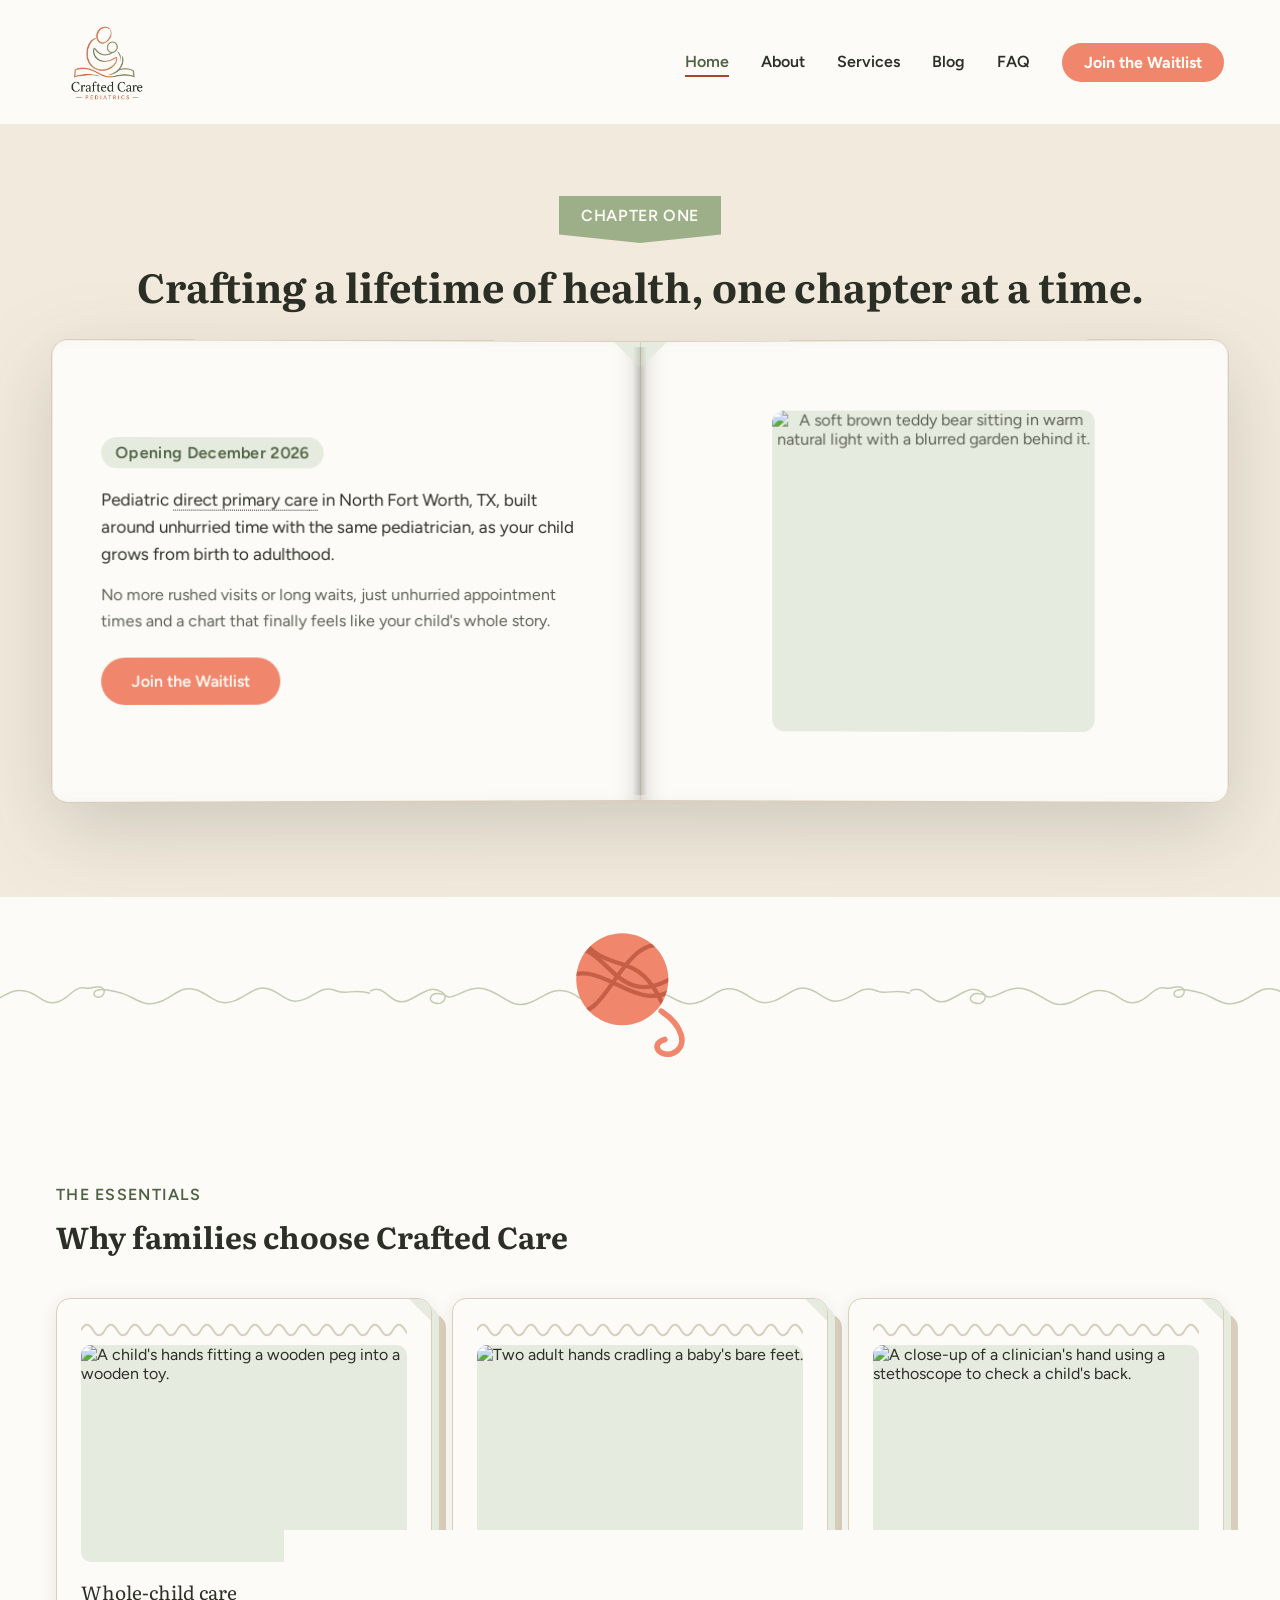
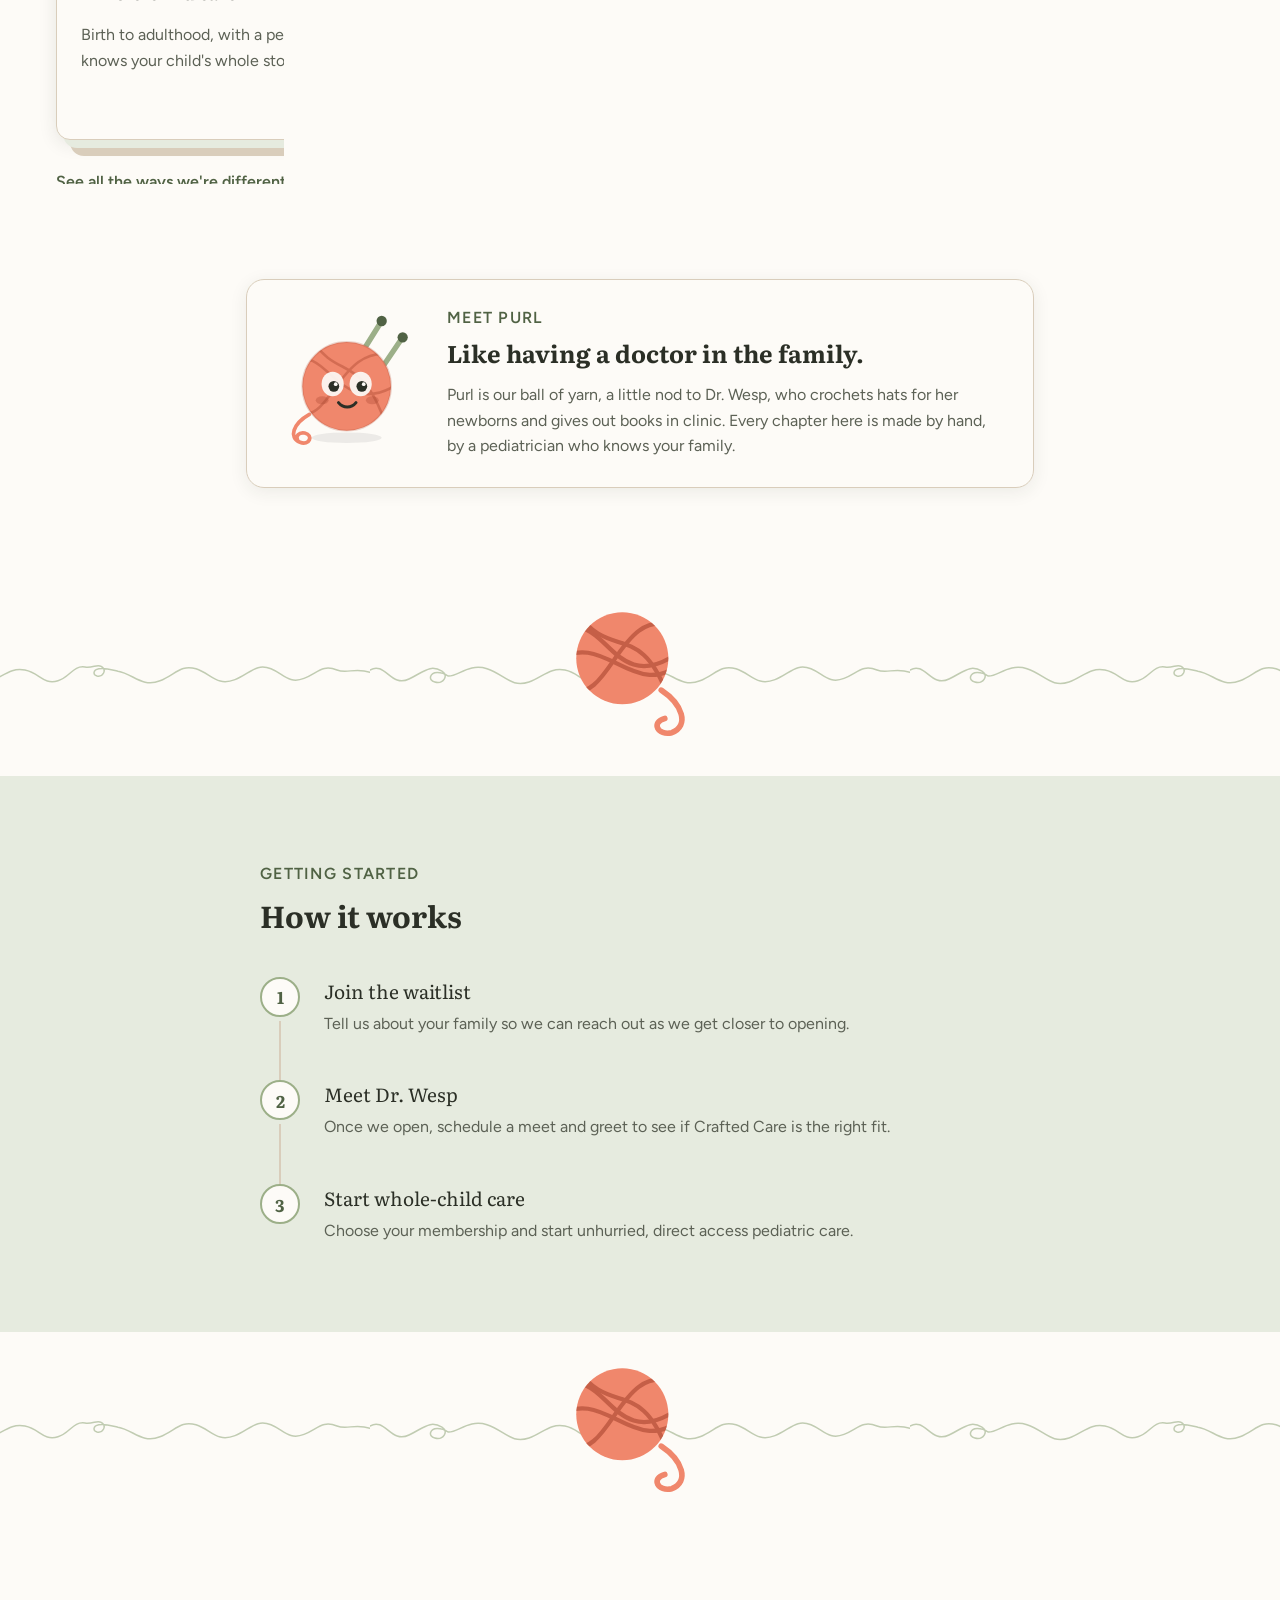
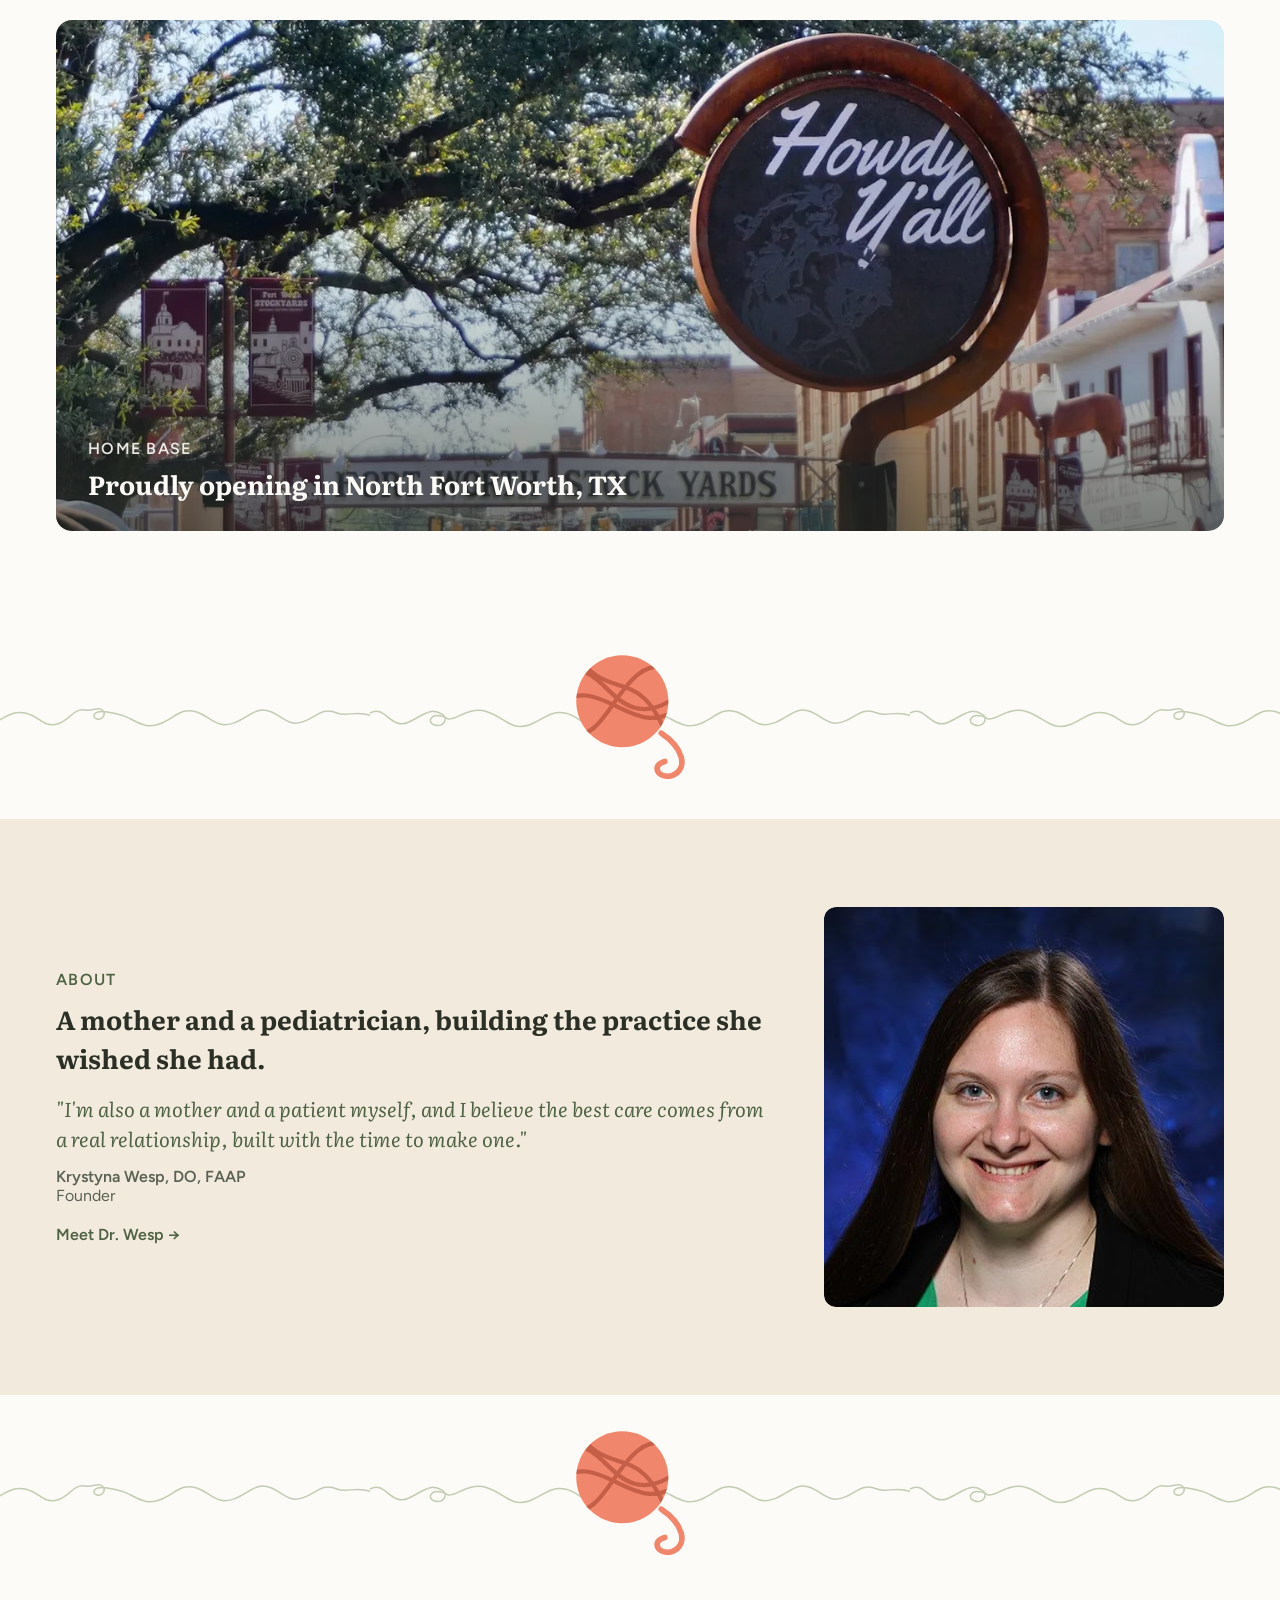
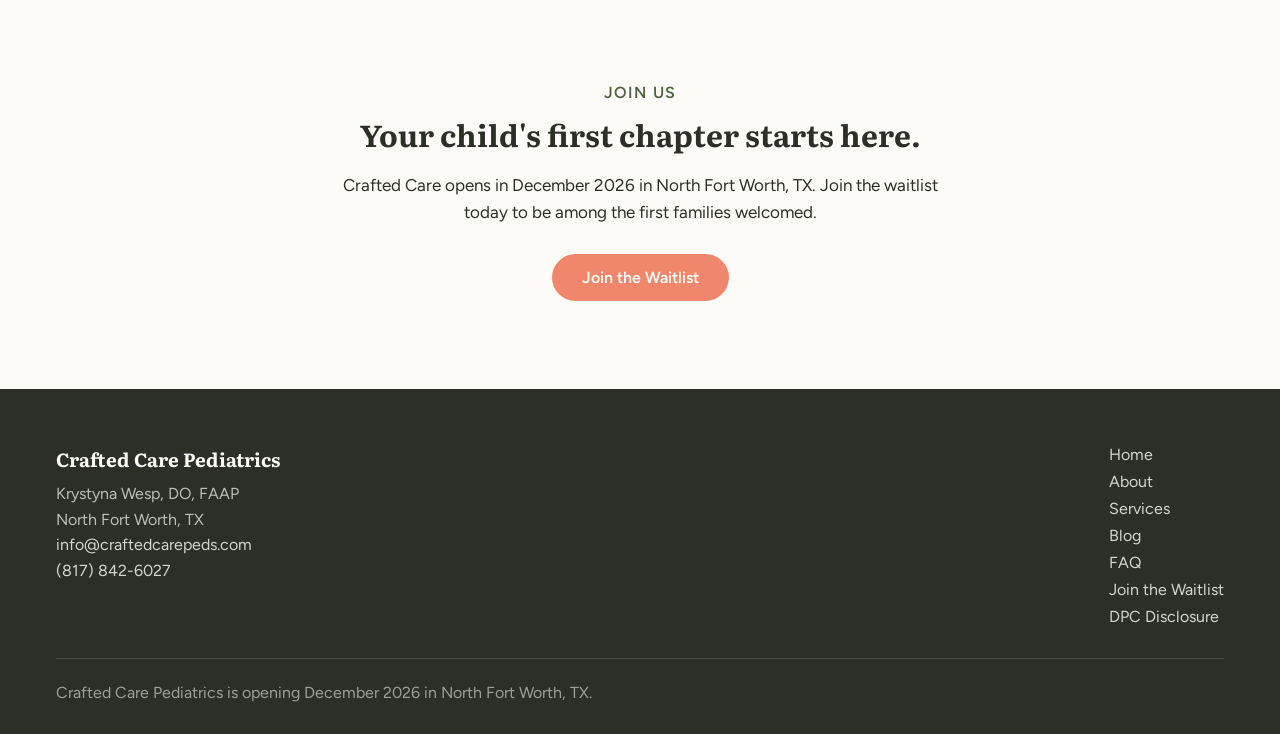
==== commit 4957d380: "Add Dr. Wesp's DO, FAAP credential per updated client guidelines - Credential line "Krystyna Wesp, D" ====
--- a/index.html
+++ b/index.html
@@ -143,7 +143,7 @@
       <div class="cc-eyebrow" style="margin-bottom:10px;">About</div>
       <div class="cc-h2" style="font-size:26px; margin-bottom:16px;">A mother and a pediatrician, building the practice she wished she had.</div>
       <blockquote style="font-family:var(--font-serif); font-style:italic; font-size:20px; line-height:1.5; color:var(--deep-sage); margin:0 0 14px;">"I'm also a mother and a patient myself, and I believe the best care comes from a real relationship, built with the time to make one."</blockquote>
-      <div style="font-family:var(--font-sans); font-weight:600; font-size:16px; color:var(--text-muted); margin-bottom:20px;">Dr. Wesp, Founder</div>
+      <div style="font-family:var(--font-sans); font-weight:600; font-size:16px; color:var(--text-muted); margin-bottom:20px;">Krystyna Wesp, DO, FAAP<br><span style="font-weight:400;">Founder</span></div>
       <a href="about.html" style="font-weight:600;">Meet Dr. Wesp &rarr;</a>
     </div>
     <div class="hero-photo hero-photo--filled hero-photo--headshot" style="flex:1; min-width:280px; max-width:400px;"><img src="assets/dr-wesp-headshot.jpg" alt="Dr. Wesp, founder of Crafted Care Pediatrics"></div>
@@ -166,6 +166,7 @@
   <div class="site-footer-grid">
     <div>
       <div class="site-footer-brand">Crafted Care Pediatrics</div>
+      <div class="cc-body" style="color:rgba(253,251,247,0.7);">Krystyna Wesp, DO, FAAP</div>
       <div class="cc-body" style="color:rgba(253,251,247,0.7);">North Fort Worth, TX</div>
       <div class="cc-body" style="color:rgba(253,251,247,0.7);"><a href="mailto:info@craftedcarepeds.com">info@craftedcarepeds.com</a></div>
       <div class="cc-body" style="color:rgba(253,251,247,0.7);"><a href="tel:+18178426027">(817) 842-6027</a></div>
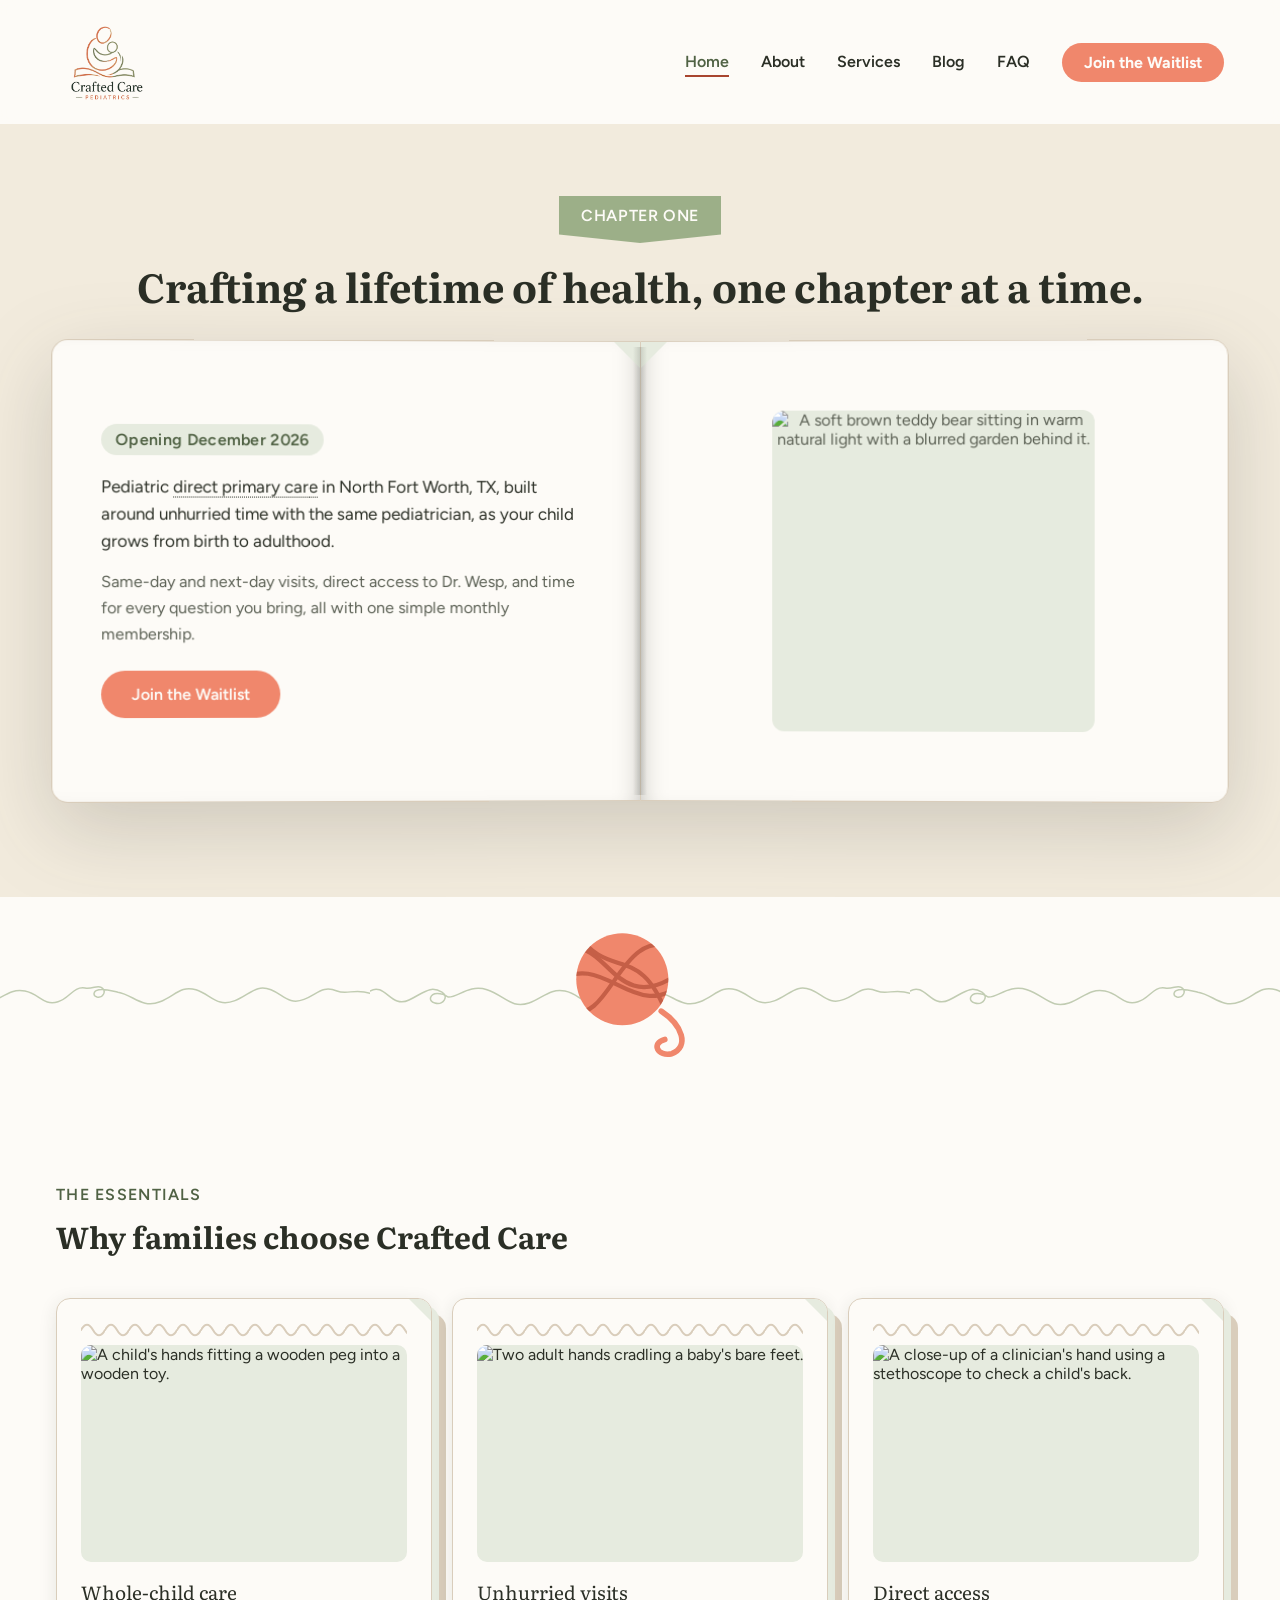
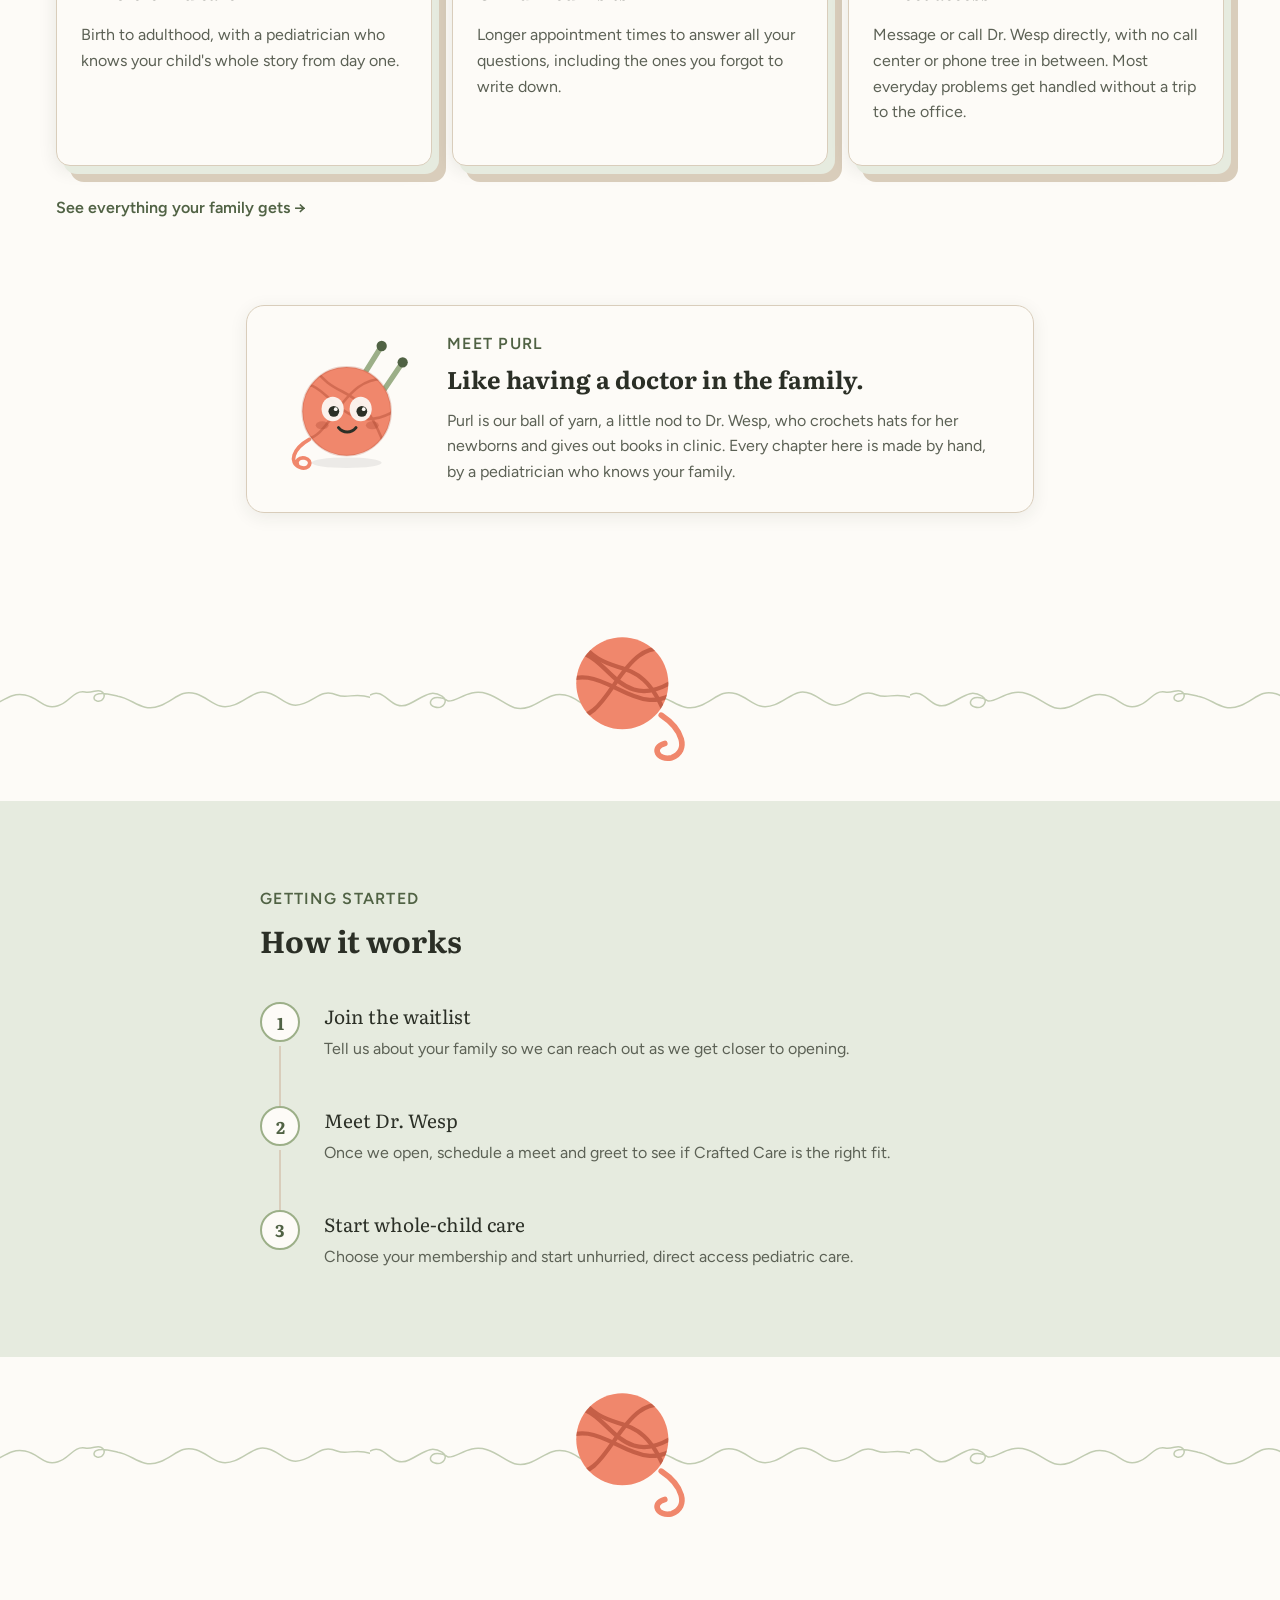
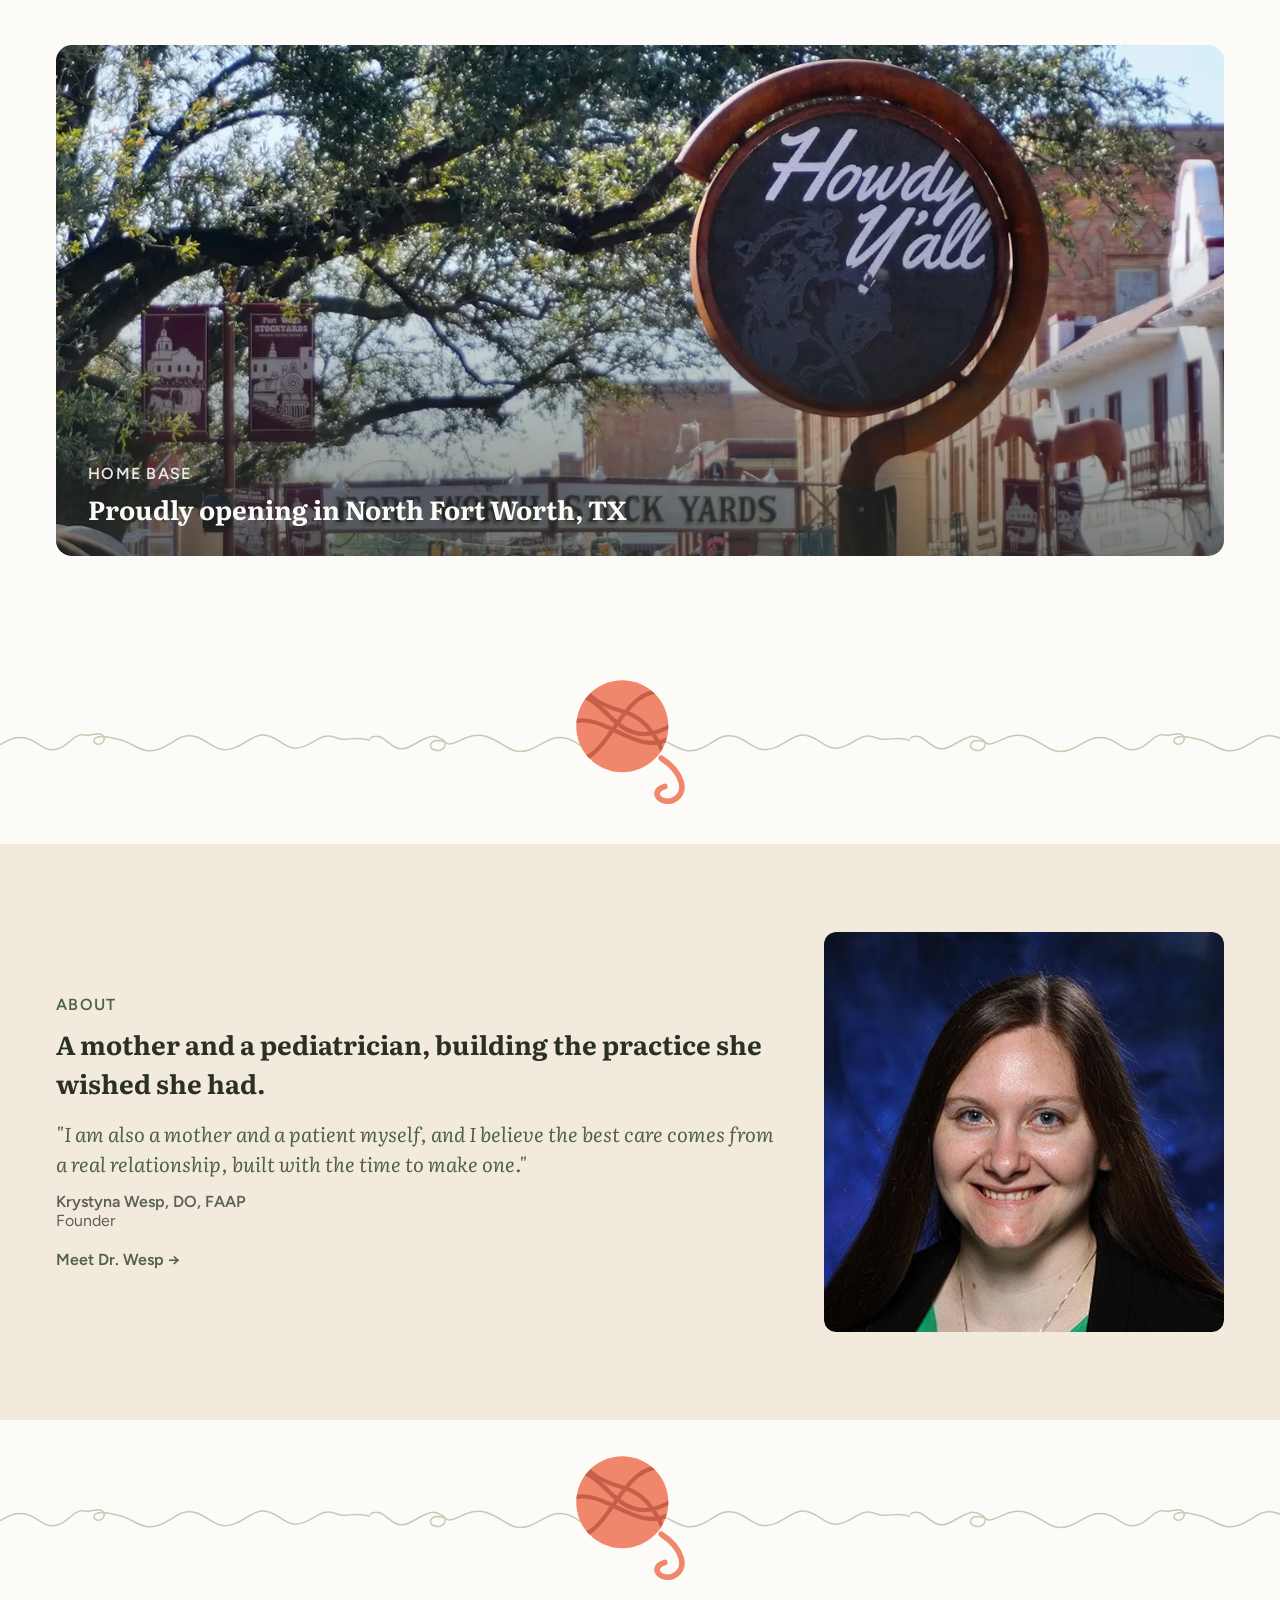
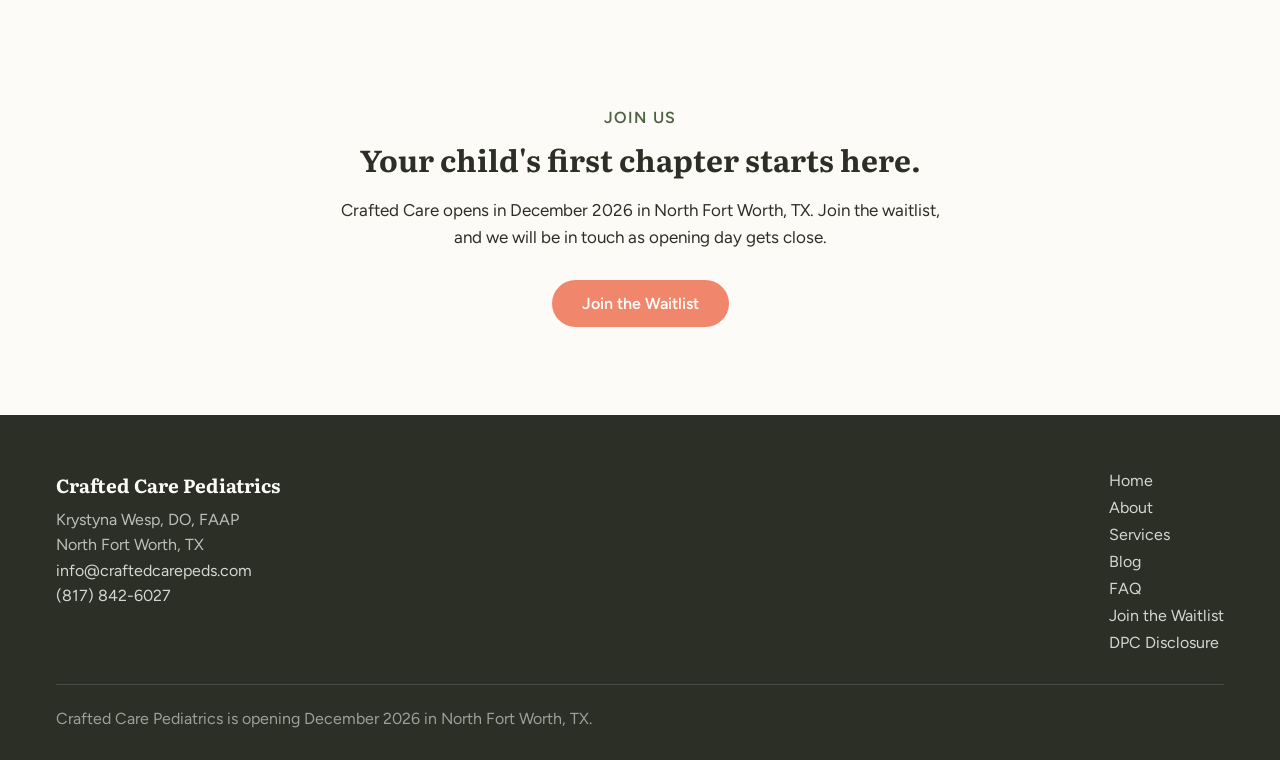
==== commit 37308bab: "Apply Dr. Wesp's brand voice guidelines across the site Rewrites copy to match her voice quiz (upbea" ====
--- a/index.html
+++ b/index.html
@@ -3,7 +3,7 @@
 <head>
 <meta charset="utf-8">
 <meta name="viewport" content="width=device-width, initial-scale=1">
-<title>Crafted Care Pediatrics — Pediatric Direct Primary Care in North Fort Worth, TX</title>
+<title>Crafted Care Pediatrics | Pediatric Direct Primary Care in North Fort Worth, TX</title>
 <meta name="description" content="Crafted Care Pediatrics is a pediatric direct primary care practice opening December 2026 in North Fort Worth, TX. Unhurried visits, direct access, and whole-child care from birth to adulthood.">
 <link rel="preconnect" href="https://images.unsplash.com" crossorigin>
 <link rel="stylesheet" href="https://fonts.googleapis.com/css2?family=Literata:wght@400;500;600;700&family=Figtree:wght@400;500;600;700&display=swap">
@@ -38,8 +38,8 @@
     <div class="hero-book hero-book-in">
       <div class="hero-page hero-page-left">
         <span class="hero-badge">Opening December 2026</span>
-        <p class="hero-lead">Pediatric <span class="term-tip" tabindex="0">direct primary care<span class="term-tip-bubble">A membership-based practice, not billed per visit through insurance. It's what makes unhurried, longer visits possible.<a href="about.html#dpc">Learn more &rarr;</a></span></span> in North Fort Worth, TX, built around unhurried time with the same pediatrician, as your child grows from birth to adulthood.</p>
-        <p class="hero-sub">No more rushed visits or long waits, just unhurried appointment times and a chart that finally feels like your child's whole story.</p>
+        <p class="hero-lead">Pediatric <span class="term-tip" tabindex="0">direct primary care<span class="term-tip-bubble">One monthly membership covers your child's everyday care, instead of a bill for every visit. That is what makes unhurried visits possible.<a href="about.html#dpc">Learn more &rarr;</a></span></span> in North Fort Worth, TX, built around unhurried time with the same pediatrician, as your child grows from birth to adulthood.</p>
+        <p class="hero-sub">Same-day and next-day visits, direct access to Dr. Wesp, and time for every question you bring, all with one simple monthly membership.</p>
         <a href="join.html" class="cc-btn-coral" style="width:fit-content;">Join the Waitlist</a>
       </div>
       <div class="hero-page hero-page-right">
@@ -66,16 +66,16 @@
     <div class="cc-card reveal" style="--d:60ms;"><div class="cc-bookmark"></div><div class="cc-stitch">
       <div class="cc-card-media"><img src="https://images.unsplash.com/photo-1470843810958-2da815d0e041?w=720&h=480&fit=crop&q=74&fm=webp" alt="Two adult hands cradling a baby's bare feet." width="720" height="480" loading="lazy" decoding="async"></div>
       <div class="cc-card-title">Unhurried visits</div>
-      <p class="cc-body">Longer appointment times to answer all your questions, not a rush to the next patient in line.</p>
+      <p class="cc-body">Longer appointment times to answer all your questions, including the ones you forgot to write down.</p>
     </div></div>
     <div class="cc-card reveal" style="--d:120ms;"><div class="cc-bookmark"></div><div class="cc-stitch">
       <div class="cc-card-media"><img src="https://images.unsplash.com/photo-1758691462268-fbe66c4f3e28?w=720&h=480&fit=crop&q=76&fm=webp" alt="A close-up of a clinician's hand using a stethoscope to check a child's back." width="720" height="480" loading="lazy" decoding="async"></div>
       <div class="cc-card-title">Direct access</div>
-      <p class="cc-body">Message or call Dr. Wesp directly when something comes up. No call center, no phone trees.</p>
+      <p class="cc-body">Message or call Dr. Wesp directly, with no call center or phone tree in between. Most everyday problems get handled without a trip to the office.</p>
     </div></div>
   </div>
   <div class="reveal" style="margin-top:32px;">
-    <a href="services.html" style="font-weight:600;">See all the ways we're different &rarr;</a>
+    <a href="services.html" style="font-weight:600;">See everything your family gets &rarr;</a>
   </div>
 </div>
 
@@ -142,7 +142,7 @@
     <div style="flex:1; min-width:300px;">
       <div class="cc-eyebrow" style="margin-bottom:10px;">About</div>
       <div class="cc-h2" style="font-size:26px; margin-bottom:16px;">A mother and a pediatrician, building the practice she wished she had.</div>
-      <blockquote style="font-family:var(--font-serif); font-style:italic; font-size:20px; line-height:1.5; color:var(--deep-sage); margin:0 0 14px;">"I'm also a mother and a patient myself, and I believe the best care comes from a real relationship, built with the time to make one."</blockquote>
+      <blockquote style="font-family:var(--font-serif); font-style:italic; font-size:20px; line-height:1.5; color:var(--deep-sage); margin:0 0 14px;">"I am also a mother and a patient myself, and I believe the best care comes from a real relationship, built with the time to make one."</blockquote>
       <div style="font-family:var(--font-sans); font-weight:600; font-size:16px; color:var(--text-muted); margin-bottom:20px;">Krystyna Wesp, DO, FAAP<br><span style="font-weight:400;">Founder</span></div>
       <a href="about.html" style="font-weight:600;">Meet Dr. Wesp &rarr;</a>
     </div>
@@ -157,7 +157,7 @@
   <div class="reveal" style="max-width:600px; margin:0 auto;">
     <div class="cc-eyebrow" style="margin-bottom:10px;">Join us</div>
     <div class="cc-h2" style="margin-bottom:16px;">Your child's first chapter starts here.</div>
-    <p class="hero-lead" style="margin-bottom:28px;">Crafted Care opens in December 2026 in North Fort Worth, TX. Join the waitlist today to be among the first families welcomed.</p>
+    <p class="hero-lead" style="margin-bottom:28px;">Crafted Care opens in December 2026 in North Fort Worth, TX. Join the waitlist, and we will be in touch as opening day gets close.</p>
     <a href="join.html" class="cc-btn-coral">Join the Waitlist</a>
   </div>
 </div>
